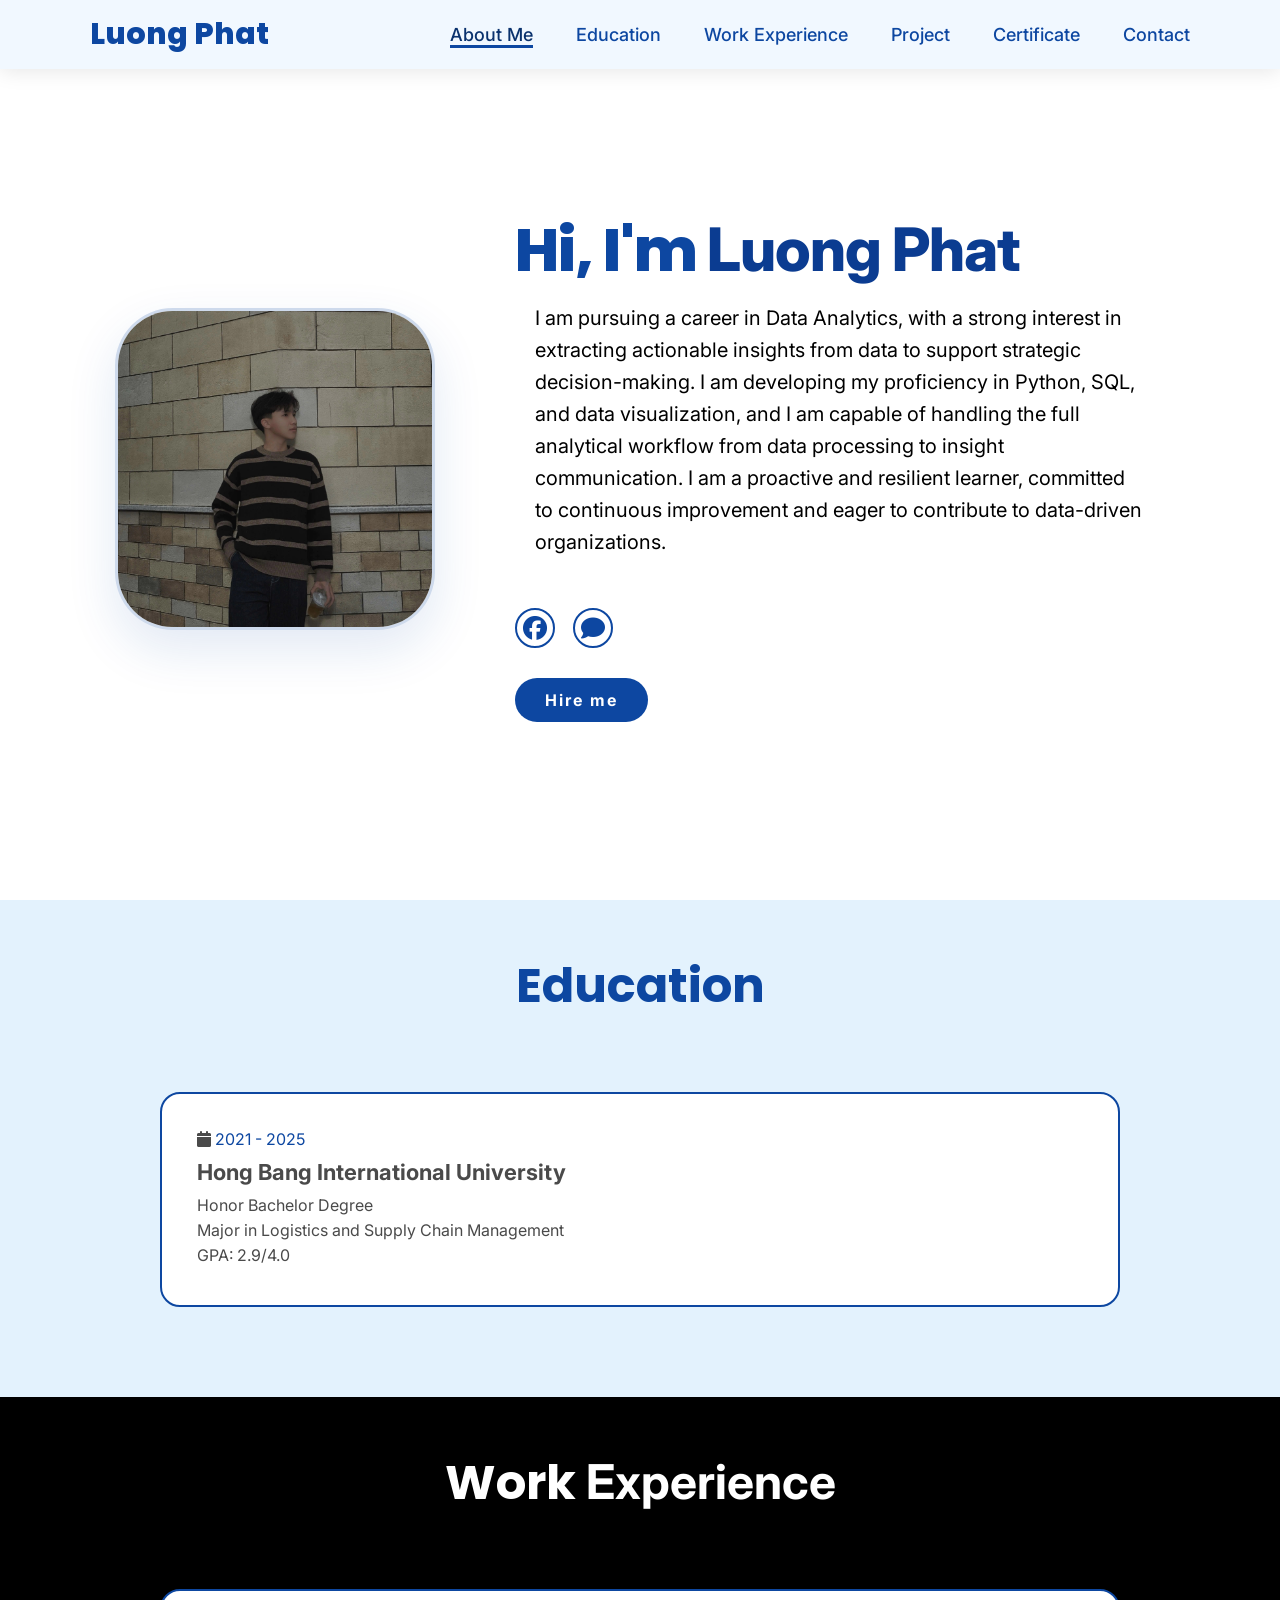
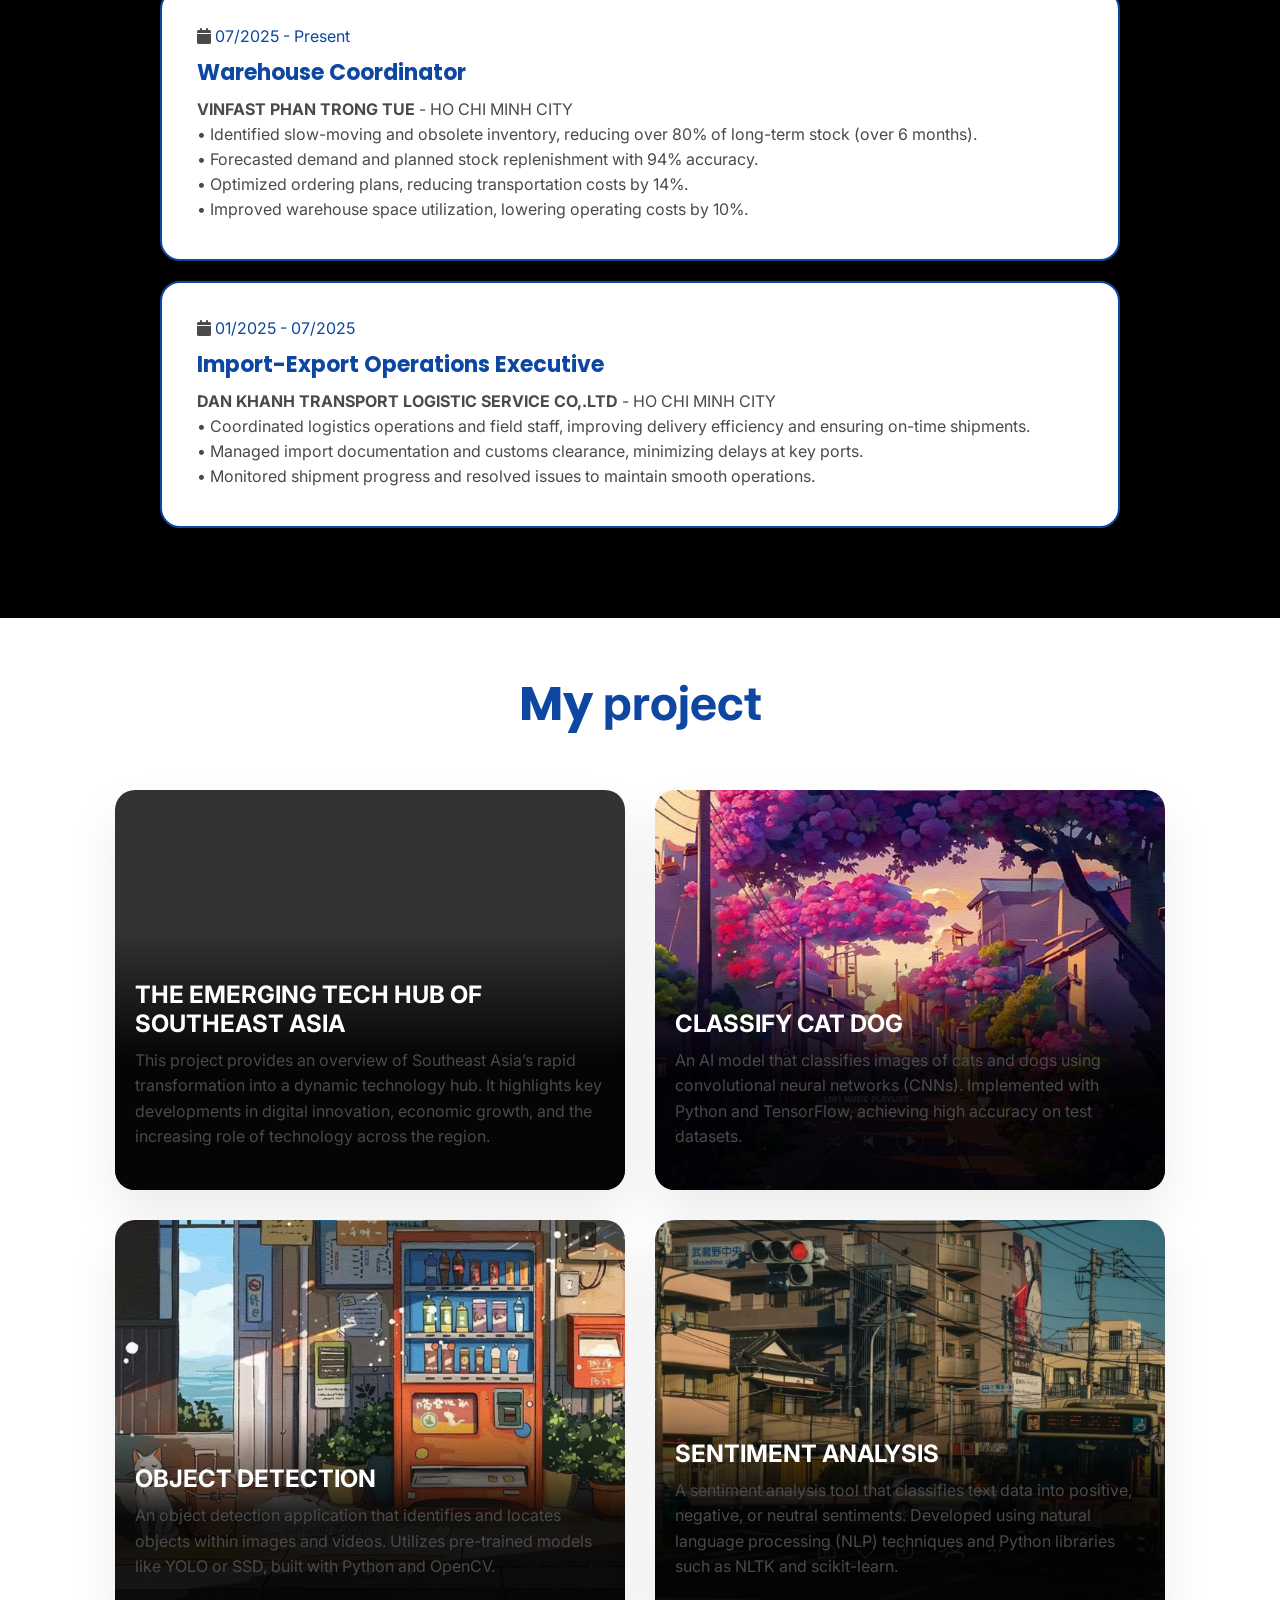
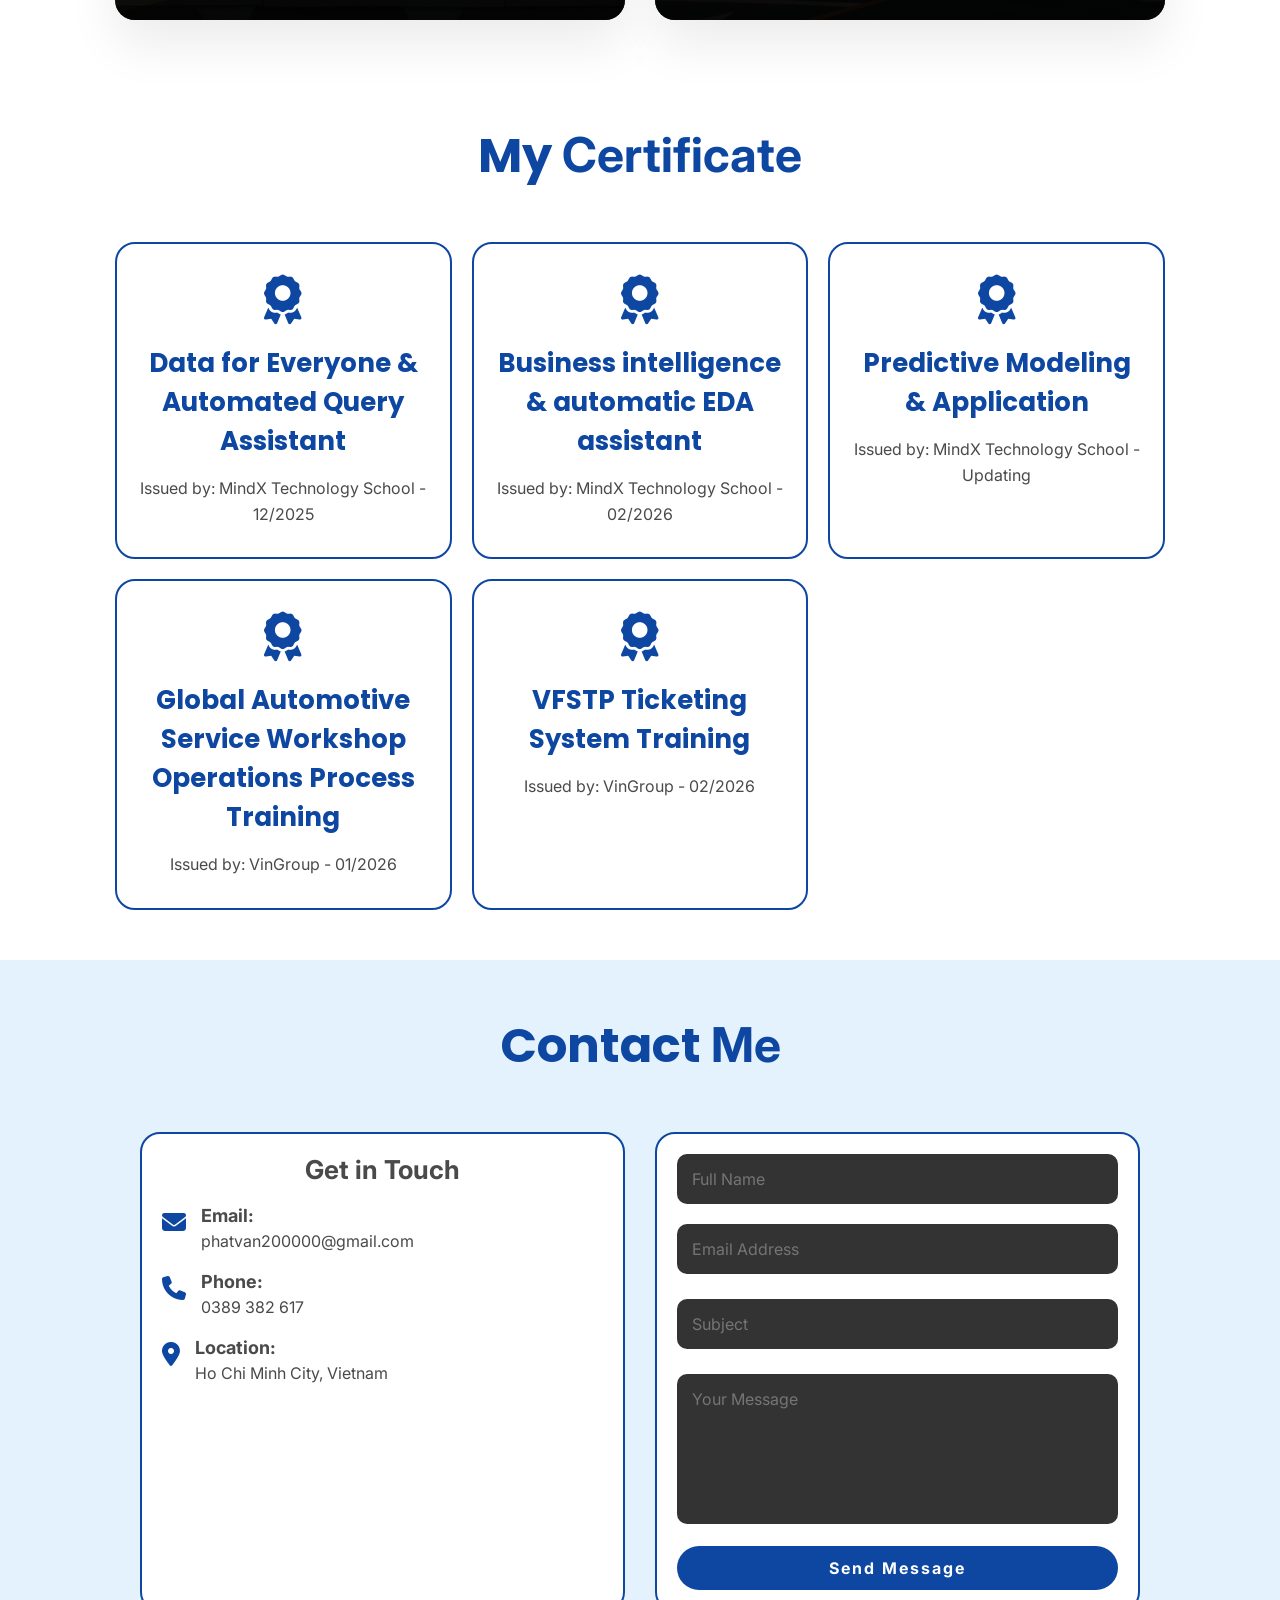
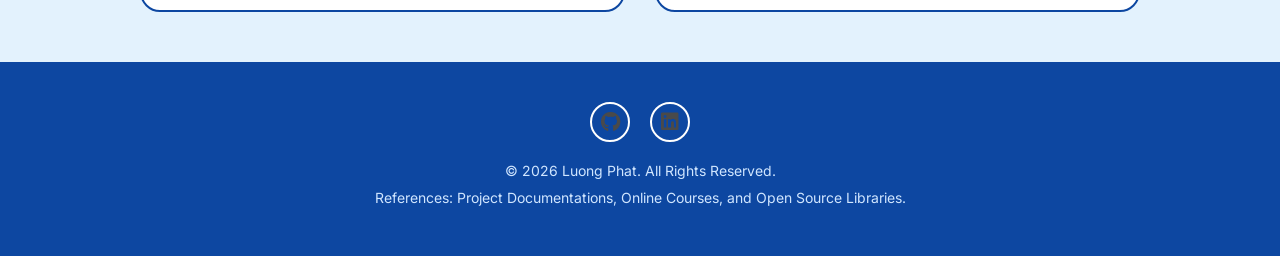
==== index.html @ 73cba260 "upload" ====
<!DOCTYPE html>
<html lang="en">
<head>
    <meta charset="UTF-8">
    <meta name="viewport" content="width=device-width, initial-scale=1.0">
    
    <title>Luong Phat's Portfolio</title>
    <link rel="preconnect" href="https://fonts.googleapis.com">
    <link rel="preconnect" href="https://fonts.gstatic.com" crossorigin>
    <link href="https://fonts.googleapis.com/css2?family=Inter:wght@300;400;500;600;700&family=Poppins:wght@300;400;500;600;700;800&display=swap" rel="stylesheet">
    <link rel="stylesheet" href="style.css">
    <link rel="stylesheet" href="https://cdnjs.cloudflare.com/ajax/libs/font-awesome/6.5.0/css/all.min.css">
</head>
<body>
    <header>
        <a href="#" class="logo">Luong Phat</a>
        <nav>
            <a href="#about-me" class="active">About Me</a>
            <a href="#education">Education</a>
            <a href="#experience">Work Experience</a>
            <a href="#project">Project</a>
            <a href="#certificate">Certificate</a>
            <a href="#contact">Contact</a>
        </nav>
    </header>
    <section class="home" id="about-me">
        <div class="home-img">
            <img src="./assets/image/profile-image.jpg" alt="Profile photo of Luong Phat">
        </div>
        <div class="home-content">
            <!-- content about me -->
            <h1>Hi, I'm <span> Luong Phat</span></h1>
            <!-- <p>I am a Computer Science student at the University of Information Technology with a strong passion for Artificial Intelligence and Machine Learning. I have hands-on experience with Python, TensorFlow, and PyTorch, and I enjoy solving complex problems using computational thinking. </p> -->

            <p class="content-text">I am pursuing a career in Data Analytics, with a strong interest in extracting actionable insights from data to support strategic decision-making. I am developing my proficiency in Python, SQL, and data visualization, and I am capable of handling the full analytical workflow from data processing to insight communication. I am a proactive and resilient learner, committed to continuous improvement and eager to contribute to data-driven organizations.</p>
             <div class="social-icons">
                <a href="https://www.facebook.com/phat.luong.16503323" class="fa-brands fa-facebook" aria-label="Facebook" target="_blank" rel="noopener noreferrer"></a>
                <a href="https://zalo.me/0389382617" class="fa-solid fa-comment" aria-label="Zalo" target="_blank" rel="noopener noreferrer"></a>
            </div>
            <a href="#" class="btn">Hire me</a>
        </div>
    </section>

    <!-- Education Section -->
    <section class="education" id="education">
        <h2 class="heading">Education</h2>
        <div class="education-container">
            <div class="education-box">
                <div class="education-content">
                    <div class="content">
                        <div class="year"><i class="fas fa-calendar"></i> 2021 - 2025</div>
                        <h3>Hong Bang International University</h3>
                        <p>Honor Bachelor Degree</p>
                        <p>Major in Logistics and Supply Chain Management</p>
                        <p>GPA: 2.9/4.0</p>
                        <p class="description">
                            My university journey in Logistics and Supply Chain Management has been both enriching and transformative, providing me with a solid understanding of how goods and information flow across supply networks.

                            Throughout my studies, I have developed knowledge in areas such as inventory management, demand forecasting, and supply chain optimization, while also strengthening key soft skills like communication, teamwork, and problem-solving.

                            In addition, participating in academic projects and competitions has enhanced my analytical thinking and ability to apply knowledge to real-world scenarios. Overall, my university experience has prepared me with the essential skills and mindset to contribute effectively in the logistics and supply chain field.
                        </p>
                    </div>
                </div>
            </div>
        </div>
    </section>

    <!-- Experience Section -->
    <section class="experience" id="experience">
        <h2 class="heading">Work <span>Experience</span></h2>
        <div class="experience-container">
            <div class="experience-box">
                <div class="experience-content">
                    <div class="content">
                        <div class="year"><i class="fas fa-calendar"></i> 07/2025 - Present</div>
                        <h3>Warehouse Coordinator</h3>
                        <p><strong>VINFAST PHAN TRONG TUE</strong> - HO CHI MINH CITY</p>
                        <p>• Identified slow-moving and obsolete inventory, reducing over 80% of long-term stock (over 6 months).</p>
                        <p>• Forecasted demand and planned stock replenishment with 94% accuracy.</p>
                        <p>• Optimized ordering plans, reducing transportation costs by 14%.</p>
                        <p>• Improved warehouse space utilization, lowering operating costs by 10%.</p>
                    </div>
                </div>
                <div class="experience-content">
                    <div class="content">
                        <div class="year"><i class="fas fa-calendar"></i> 01/2025 - 07/2025</div>
                        <h3>Import-Export Operations Executive</h3>
                        <p><strong>DAN KHANH TRANSPORT LOGISTIC SERVICE CO,.LTD</strong> - HO CHI MINH CITY</p>
                        <p>• Coordinated logistics operations and field staff, improving delivery efficiency and ensuring on-time shipments.</p>
                        <p>• Managed import documentation and customs clearance, minimizing delays at key ports.</p>
                        <p>• Monitored shipment progress and resolved issues to maintain smooth operations.</p>
                    </div>
                </div>
            </div>
        </div>
    </section>

    <!-- project Section -->
    <section class="project" id="project">
        <h2 class="heading">My <span>project</span></h2>
        <div class="project-container">
            <div class="project-box">
                <div id="project-portfolio" class="project-content" data-id="portfolio">
                    <div class="content">
                        <div class="name">The Emerging Tech Hub of Southeast Asia</div>
                        <div class="des">
                            This project provides an overview of Southeast Asia’s rapid transformation into a dynamic technology hub. It highlights key developments in digital innovation, economic growth, and the increasing role of technology across the region.
                        </div>
                    </div>
                </div>
                <div class="project-content" style="background-image: url(./assets/image/img2.jpg);" data-id="catdog">
                    <div class="content">
                        <div class="name">Classify cat dog</div>
                        <div class="des">
                            An AI model that classifies images of cats and dogs using convolutional neural networks (CNNs). Implemented with Python and TensorFlow, achieving high accuracy on test datasets.
                        </div>
                    </div>
                </div>
                <div class="project-content" style="background-image: url(./assets/image/img3.jpg);" data-id="object-detection">
                    <div class="content">
                        <div class="name">Object detection</div>
                        <div class="des">
                            An object detection application that identifies and locates objects within images and videos. Utilizes pre-trained models like YOLO or SSD, built with Python and OpenCV.
                        </div>
                    </div>
                </div>
                <div class="project-content" style="background-image: url(./assets/image/img4.jpg);" data-id="sentiment">
                    <div class="content">
                        <div class="name">Sentiment Analysis</div>
                        <div class="des">
                            A sentiment analysis tool that classifies text data into positive, negative, or neutral sentiments. Developed using natural language processing (NLP) techniques and Python libraries such as NLTK and scikit-learn.
                        </div>
                    </div>
                </div>
            </div>
        </div>
    </section>

    <!-- Certificate Section -->
    <section class="certificate" id="certificate">
        <h2 class="heading">My <span>Certificate</span></h2>
        <div class="certificate-container">
            <a href="https://drive.google.com/open?id=1Z9AyKw6M4foVuk5SF3DvJWIoNr8xvSCr" target="_blank" rel="noopener noreferrer">
                <div class="certificate-box">
                    <i class="fas fa-award"></i>
                    <h3>Data for Everyone & Automated Query Assistant</h3>
                    <p>Issued by: MindX Technology School - 12/2025</p>
                </div>
            </a>

            <a href="https://drive.google.com/open?id=1UqYx30HDqysOBapaBp9I3M-VcZSLvyvs" target="_blank" rel="noopener noreferrer">
                <div class="certificate-box">
                    <i class="fas fa-award"></i>
                    <h3>Business intelligence & automatic EDA assistant</h3>
                    <p>Issued by: MindX Technology School - 02/2026</p>
                </div>
            </a>

            <a href="#" target="_blank" rel="noopener noreferrer">
                <div class="certificate-box">
                    <i class="fas fa-award"></i>
                    <h3>Predictive Modeling & Application</h3>
                    <p>Issued by: MindX Technology School - Updating</p>
                </div>
            </a>

            <a href="https://drive.google.com/open?id=1YEKSH9mxmRwjx40E3eoBbhwsc3gZImVi" target="_blank" rel="noopener noreferrer">
                <div class="certificate-box">
                    <i class="fas fa-award"></i>
                    <h3>Global Automotive Service Workshop Operations Process Training</h3>
                    <p>Issued by: VinGroup - 01/2026</p>
                </div>
            </a>

            <a href="https://drive.google.com/open?id=1z5Dwy_Kk5rBQgoIwa8UAoVz2T0witCR5" target="_blank" rel="noopener noreferrer">
                <div class="certificate-box">
                    <i class="fas fa-award"></i>
                    <h3>VFSTP Ticketing System Training</h3>
                    <p>Issued by: VinGroup - 02/2026</p>
                </div>
            </a>
        </div>
    </section>

    <!-- Contact Section -->
    <section class="contact" id="contact">
        <h2 class="heading">Contact <span>Me</span></h2>
        <div class="contact-container">
            <div class="contact-info">
                <h3>Get in Touch</h3>
                <div class="info-item">
                    <i class="fas fa-envelope"></i>
                    <div class="info">
                        <h4>Email:</h4>
                        <p>phatvan200000@gmail.com</p>
                    </div>
                </div>
                <div class="info-item">
                    <i class="fas fa-phone"></i>
                    <div class="info">
                        <h4>Phone:</h4>
                        <p>0389 382 617</p>
                    </div>
                </div>
                <div class="info-item">
                    <i class="fas fa-map-marker-alt"></i>
                    <div class="info">
                        <h4>Location:</h4>
                        <p>Ho Chi Minh City, Vietnam</p>
                    </div>
                </div>
            </div>
            <form class="contact-form">
                <div class="input-box">
                    <input type="text" placeholder="Full Name" required>
                    <input type="email" placeholder="Email Address" required>
                </div>
                <div class="input-box">
                    <input type="text" placeholder="Subject" required>
                </div>
                <textarea placeholder="Your Message" required></textarea>
                <button type="submit" class="btn">Send Message</button>
            </form>
        </div>
    </section>

    <!-- Footer -->
    <footer class="footer">
        <div class="social-links">
            <a href="#" aria-label="GitHub"><i class="fa-brands fa-github"></i></a>
            <a href="#" aria-label="LinkedIn"><i class="fa-brands fa-linkedin"></i></a>
        </div>
        <div class="reference">
            <p>&copy; 2026 Luong Phat. All Rights Reserved.</p>
            <p>References: Project Documentations, Online Courses, and Open Source Libraries.</p>
        </div>
    </footer>

    <script src="./main.js"></script>
    <!-- <script>
        // Get all navigation links
        const navLinks = document.querySelectorAll('nav a');
        
        // Add click event listener to each link
        navLinks.forEach(link => {
            link.addEventListener('click', function(e) {
                // Remove active class from all links
                navLinks.forEach(l => l.classList.remove('active'));
                
                // Add active class to clicked link
                this.classList.add('active');
            });
        });

        // Update active class based on scroll position
        window.addEventListener('scroll', () => {
            let current = '';
            const sections = document.querySelectorAll('section');
            
            sections.forEach(section => {
                const sectionTop = section.offsetTop;
                const sectionHeight = section.clientHeight;
                if (pageYOffset >= sectionTop - 200) {
                    current = section.getAttribute('id');
                }
            });

            navLinks.forEach(link => {
                link.classList.remove('active');
                if (link.getAttribute('href').substring(1) === current) {
                    link.classList.add('active');
                }
            });
        });
    </script> -->
</body>
</html>
---- style.css ----
* {
    margin: 0;
    padding: 0;
    box-sizing: border-box;
    text-decoration: none;
    border: none;
    outline: none;
    color: var(--muted);
    font-family: 'Inter', sans-serif;
}

:root {
    --bg: #ffffff; /* White background */
    --bg-2: #e3f2fd; /* Light blue section */
    --card: #ffffff; /* White cards */
    --text: #0d47a1; /* Dark blue text */
    --muted: #4a4a4a; /* Dark gray for muted text */
    --accent: #0d47a1; /* Dark blue accent */
    --shadow: 0 0 25px rgba(13, 71, 161, 0.2);
    --card-shadow: 0 24px 50px rgba(0, 0, 0, 0.08);
}

html {
    font-size: 62.5%;
    scroll-behavior: smooth;
}

body {
    width: 100%;
    min-height: 100%;
    overflow-x: hidden;
    background: linear-gradient(180deg, #ffffff 0%, #e3f2fd 40%, #d0e6ff 100%);
    color: var(--text);
}

header {
    /* margin-top: 20px; */
    position: fixed;
    top: 0;
    left: 0;
    width: 100%;
    padding: 1.2rem 2rem;
    background-color: rgba(240, 248, 255, 0.9);
    backdrop-filter: blur(10px);
    box-shadow: 0 2px 20px rgba(0,0,0,0.1);
    display: flex;
    justify-content: space-around;
    align-items: center;
    z-index: 100;
}

.logo {
    font-size: 3rem;
    color: var(--accent);
    font-weight: 800;
    cursor: pointer;
    transition: 0.3s ease;
    font-family: 'Poppins', sans-serif;
}

.logo:hover {
    transform: scale(1.08);
}

nav a {
    font-size: 1.8rem;
    color: var(--accent);
    margin-left: 4rem;
    font-weight: 500;
    transition: 0.3s ease;
    border-bottom: 3px solid transparent;
}

nav a:hover,
nav a.active {
    color: #0a326e;
    border-bottom: 3px solid var(--accent);
}

@media(max-width:995px) {
    nav {
        position: absolute;
        display: none;
        top: 0;
        right: 0;
        width: 40%;
        border-left: 3px solid var(--accent);
        border-bottom: 3px solid var(--accent);
        border-bottom-left-radius: 2rem;
        padding: 1rem solid;
        background-color: var(--bg-2);
        border-top: 0.1rem solid rgba(0,0,0,0.1);
    }
    nav.active {
        display: block;
    }
    nav a {
        display: block;
        font-size: 2rem;
        margin: 3rem 0;
    }
    nav a:hover,
    nav a.active {
        padding: 1rem;
        border-radius: 0.5rem;
        border-bottom: 0.5rem solid var(--accent);
    }
}

.home {
    display: flex;
    align-items: center;
    justify-content: space-between;
    gap: 8rem;
    background-color: #ffffff;
    min-height: 100vh;
    padding: 10rem 9% 6rem;
}

.home .home-content h1 {
    font-size: 6rem;
    font-weight: 800;
    line-height: 1.05;
    color: var(--accent);
    letter-spacing: -0.1rem;
    font-family: 'Poppins', sans-serif;
}

span {
    color: #0b3c91;
}

.home-content h3 {
    font-size: 4rem;
    margin-bottom: 1rem;
    font-weight: 700;
}

.home-content p {
    font-size: 1.7rem;
    color: #000000;
    line-height: 1.7;
    transition: 0.3s ease;
}

.home-img img {
    position: relative;
    width: 25vw;
    border-radius: 18%;
    border: 3px solid rgba(13, 71, 161, 0.2);
    box-shadow: 0 20px 50px rgba(13, 71, 161, 0.12);
    cursor: pointer;
    transition: 0.3s ease;
}

.home-img img:hover {
    font-size: 1.8rem;
    font-weight: 500;
    transition: 0.3s ease;
    box-shadow: var(--shadow);
}

.social-icons a {
    display: inline-flex;
    font-size: 2.4rem;
    justify-content: center;
    align-items: center;
    width: 4rem;
    height: 4rem;
    background-color: transparent;
    border: 0.2rem solid var(--accent);
    border-radius: 50%;
    margin: 3rem 1.5rem 3rem 0;
    transition: 0.3s ease;
    color: var(--accent);
}

.social-icons a:hover {
    color: white;
    transform: scale(1.3) translateY(-5px);
    background-color: var(--accent);
    box-shadow: var(--shadow);
}

.social-icons a svg {
    width: 2.4rem;
    height: 2.4rem;
    fill: currentColor;
}

.btn {
    display: inline-block;
    padding: 1rem 2.8rem;
    background-color: var(--accent);
    border-radius: 4rem;
    font-size: 1.6rem;
    color: white;
    letter-spacing: 0.2rem;
    font-weight: 700;
    border: 0.2rem solid transparent;
    transition: 0.3s ease;
    cursor: pointer;
}

.btn:hover {
    transform: scale(1.03);
    background-color: #0b3c91;
    color: white;
    box-shadow: var(--shadow);
}

.typing-text  {
    font-size: 34px;
    font-weight: 600;
    min-width: 280px;
}

.typing-text span {
    position: relative;
}
.typing-text span::before {
    content: "AI Engineer";
    color: var(--accent);
    animation: words 20s infinite;
}

.typing-text span::after {
    content: "";
    background-color:  black;
    position: absolute;
    width: calc(100% + 8px);
    height: 100%;
    border-left: 3px solid black;
    right:  -8px;
    animation: cursor 0.6s infinite;
}

.home-content p {
    font-size: 2rem;
}

.home-content .content-text {
    margin: 20px 0;
    line-height: 1.6;
    padding: 0 20px;
}

/* Certificate Section */
.certificate {
    padding: 5rem 9% 5rem;
    background-color: #ffffff;
}

.heading {
    text-align: center;
    font-size: 4.8rem;
    margin-bottom: 5rem;
    color: var(--text);
    font-family: 'Poppins', sans-serif;
}

.heading span {
    color: var(--accent);
}
.certificate-container {
    display: grid;
    grid-template-columns: repeat(auto-fit, minmax(300px, 1fr));
    gap: 2rem;
}

.certificate-container a {
    text-decoration: none;
    display: flex;
}

.certificate-box {
    background-color: var(--card);
    padding: 3rem 2rem;
    border-radius: 2rem;
    text-align: center;
    border: 0.2rem solid var(--accent);
    transition: 0.5s ease;
    width: 100%;
    display: flex;
    flex-direction: column;
}

.certificate-box:hover {
    transform: translateY(-10px);
    box-shadow: var(--shadow);
}

.certificate-box i {
    font-size: 5rem;
    color: var(--accent);
    margin-bottom: 2rem;
}

.certificate-box h3 {
    font-size: 2.6rem;
    margin-bottom: 1.5rem;
    color: var(--accent);
    font-family: 'Poppins', sans-serif;
}

.certificate-box p {
    font-size: 1.6rem;
    line-height: 1.6;
    color: var(--muted);
}
.progress-bar {
    width: 100%;
    height: 1rem;
    background-color: #333;
    border-radius: 1rem;
    overflow: hidden;
}

.progress {
    height: 100%;
    background-color: var(--accent);
    border-radius: 1rem;
    transition: width 1s ease-in-out;
}

@media (max-width: 768px) {
    .home {
        gap: 4rem;
        padding: 9rem 6% 4rem;
    }
    .home .home-content h1 {
        font-size: 4.2rem;
    }
    .home-img img {
        width: 60vw;
        max-width: 320px;
    }
    .certificate-container {
        grid-template-columns: 1fr;
    }
    
    .certificate-box {
        margin: 0 2rem;
    }
}

/* project Section */  
.project {
    padding: 5rem 9% 5rem;
    background-color: var(--bg);
}
.project-container {
    display: flex;
    justify-content: center;
    align-items: center;
}

.project-box {
    display: grid;
    grid-template-columns: repeat(auto-fit, minmax(350px, 1fr));
    gap: 3rem;
    width: 100%;
}

.project-content {
    height: 400px;
    border-radius: 20px;
    overflow: hidden;
    position: relative;
    box-shadow:  var(--card-shadow);
    background-position: 50% 50%;
    background-size: cover;
    transition: 0.5s ease;
    background-color: #333; /* Default background color */
}

#project-portfolio {
    background-image: url(./assets/image/project-portfolio.png);
    background-image: url(https://images.pexels.com/photos/590022/pexels-photo-590022.jpeg?auto=compress&cs=tinysrgb&w=1260&h=750&dpr=1);
    background-size: contain;
    background-repeat: no-repeat;
}

.project-content .content {
    position: absolute;
    bottom: 0;
    left: 0;
    width: 100%;
    padding: 5rem 2rem 2rem;
    background: linear-gradient(to top, rgba(0,0,0,0.9) 50%, transparent);
    color: white;
    transition: 0.5s ease;
    font-family: 'Inter', sans-serif;
}

.project-content .name {
    font-size: 2.4rem;
    font-weight: bold;
    margin-bottom: 1rem;
    text-transform: uppercase;
    color: white;
}

.project-content .des {
    margin-top: 10px;
    margin-bottom: 20px;
    font-size: 1.6rem;
    line-height: 1.6;
}
.project-content .project-description-detail {
    display: none;
    font-size: 1.4rem; /* Smaller font for details */
    line-height: 1.5;
    margin-top: 1rem;
}

.project-content:hover {
    /* transform: translateY(2px); */
    box-shadow: var(--shadow);
    cursor: pointer;
}
/* Education Section */
.education {
    padding: 5rem 9% 5rem;
    background-color: var(--bg-2);
}

.education-container {
    max-width: 1000px;
    margin: 0 auto;
}

.education-box {
    position: relative;
    padding: 2rem;
}

.education-content {
    position: relative;
    padding: 2rem;
    border: 0.2rem solid var(--accent);
    border-radius: 2rem;
    margin-bottom: 2rem;
    background-color: var(--card);
    transition: 0.5s ease;
}

.education-content:hover {
    transform: translateY(-5px);
    box-shadow: var(--shadow);
    cursor: pointer;
}

.education-content .content {
    padding: 1.5rem;
}

.education-content .year {
    font-size: 1.6rem;
    color: var(--accent);
    margin-bottom: 1rem;
}

.education-content h3 {
    font-size: 2.2rem;
    margin-bottom: 1rem;
}

.education-content p {
    font-size: 1.6rem;
    margin-bottom: 0.5rem;
}

.education-content .description {
    display: none;
    font-size: 1.4rem;
    color: var(--muted);
    margin-top: 1rem;
}

/* Experience Section */
.experience {
    padding: 5rem 9% 5rem;
    background-color: black;
}

.experience .heading {
    color: white;
    font-family: 'Poppins', sans-serif;
}

.experience .heading span {
    color: white;
}

.experience-container {
    max-width: 1000px;
    margin: 0 auto;
}

.experience-box {
    position: relative;
    padding: 2rem;
}

.experience-content {
    position: relative;
    padding: 2rem;
    border: 0.2rem solid var(--accent);
    border-radius: 2rem;
    margin-bottom: 2rem;
    background-color: var(--card);
    transition: 0.5s ease;
}

.experience-content:hover {
    transform: translateY(-5px);
    box-shadow: var(--shadow);
}

.experience-content .content {
    padding: 1.5rem;
}

.experience-content .year {
    font-size: 1.6rem;
    color: var(--accent);
    margin-bottom: 1rem;
}

.experience-content h3 {
    font-size: 2.2rem;
    margin-bottom: 1rem;
    color: var(--accent);
    font-family: 'Poppins', sans-serif;
}

.experience-content p {
    font-size: 1.6rem;
    margin-bottom: 0.5rem;
}

/* Contact Section */
.contact {
    padding: 5rem 9% 5rem;
    background-color: var(--bg-2);
}

.contact-container {
    max-width: 1000px;
    margin: 0 auto;
    display: grid;
    grid-template-columns: repeat(auto-fit, minmax(300px, 1fr));
    gap: 3rem;
}

.contact-info {
    padding: 2rem;
    background-color: var(--card);
    border-radius: 2rem;
    border: 0.2rem solid var(--accent);
}

.contact-info h3 {
    font-size: 2.6rem;
    margin-bottom: 2rem;
    text-align: center;
}

.info-item {
    display: flex;
    align-items: flex-start;
    margin-bottom: 2rem;
}

.info-item i {
    font-size: 2.4rem;
    color: var(--accent);
    margin-right: 1.5rem;
    margin-top: 0.5rem;
}

.info h4 {
    font-size: 1.8rem;
    margin-bottom: 0.5rem;
}

.info p {
    font-size: 1.6rem;
}

.contact-form {
    padding: 2rem;
    background-color: var(--card);
    border-radius: 2rem;
    border: 0.2rem solid var(--accent);
}

.input-box {
    display: grid;
    grid-template-columns: repeat(auto-fit, minmax(250px, 1fr));
    gap: 1rem;
    margin-bottom: 1.5rem;
}

.input-box input,
.contact-form textarea {
    width: 100%;
    padding: 1.5rem;
    font-size: 1.6rem;
    color: white;
    background-color: #333;
    border-radius: 1rem;
    margin-bottom: 1rem;
}

.contact-form textarea {
    height: 15rem;
    resize: none;
}

.contact-form .btn {
    width: 100%;
    margin-top: 1rem;
}

@media (max-width: 768px) {
    .contact-container {
        grid-template-columns: 1fr;
    }
    
    .contact-info,
    .contact-form {
        margin: 0 2rem;
    }
}

/* Project Detail Page Styling */
.project-detail {
    padding: 12rem 9% 5rem;
    background-color: var(--bg);
    min-height: 100vh;
}

.project-detail-container {
    max-width: 1000px;
    margin: 0 auto;
    padding: 2rem;
}

.project-detail-container .main-img {
    width: 100%;
    height: auto;
    border-radius: 1rem;
    margin-bottom: 3rem;
    max-height: 500px;
    object-fit: cover;
}

.project-detail-container h1 {
    font-size: 4rem;
    color: var(--accent);
    margin-bottom: 2rem;
    font-family: 'Poppins', sans-serif;
}

.project-detail-container .description {
    font-size: 1.8rem;
    line-height: 1.6;
    margin-bottom: 4rem;
}

.project-section {
    margin-top: 4rem;
}

.project-section h2 {
    font-size: 2.4rem;
    color: var(--accent);
    margin-bottom: 1.5rem;
    border-bottom: 0.2rem solid var(--accent);
    padding-bottom: 0.5rem;
    display: inline-block;
}

.project-section p,
.project-section .project-text {
    font-size: 1.6rem;
    line-height: 1.8;
    color: var(--muted);
    margin-bottom: 2rem;
    white-space: pre-wrap; /* Giữ lại các khoảng ngắt dòng khi bạn chèn văn bản dài */
}

.project-section ul {
    font-size: 1.6rem;
    line-height: 1.8;
    color: var(--muted);
    margin-bottom: 2rem;
    margin-left: 3rem;
}

.project-section li {
    margin-bottom: 0.5rem;
}

.project-section img {
    width: 100%;
    height: auto;
    border-radius: 1rem;
    margin: 2rem 0;
    box-shadow: var(--shadow);
}

.project-section .table-caption {
    text-align: center;
    font-weight: bold;
    margin-bottom: -1rem;
}

.project-section .image-group-vertical {
    display: flex;
    flex-direction: column;
    margin: 2rem 0;
    box-shadow: var(--shadow);
    border-radius: 1rem;
    overflow: hidden;
    gap: 0;
    line-height: 0;
    font-size: 0;
}

.project-section .image-group-vertical img {
    margin: 0;
    padding: 0;
    border-radius: 0;
    box-shadow: none;
    display: block;
}

.back-btn {
    display: inline-flex;
    align-items: center;
    gap: 1rem;
    margin-bottom: 3rem;
    font-size: 1.6rem;
    color: var(--accent);
    font-weight: 600;
    transition: 0.3s;
}

.back-btn:hover {
    color: #0a326e;
    transform: translateX(-5px);
}

/* Footer Styling */
.footer {
    background-color: var(--accent);
    padding: 4rem 9%;
    text-align: center;
    color: white;
}

.footer .social-links {
    display: flex;
    justify-content: center;
    gap: 2rem;
    margin-bottom: 2rem;
}

.footer .social-links a {
    display: inline-flex;
    justify-content: center;
    align-items: center;
    width: 4rem;
    height: 4rem;
    border: 0.2rem solid white;
    border-radius: 50%;
    color: white;
    font-size: 2rem;
    transition: 0.3s ease;
}

.footer .social-links a:hover {
    background-color: white;
    color: var(--accent);
    transform: translateY(-5px);
}

.footer .reference p {
    font-size: 1.4rem;
    color: #d0e6ff;
    margin-bottom: 1rem;
}
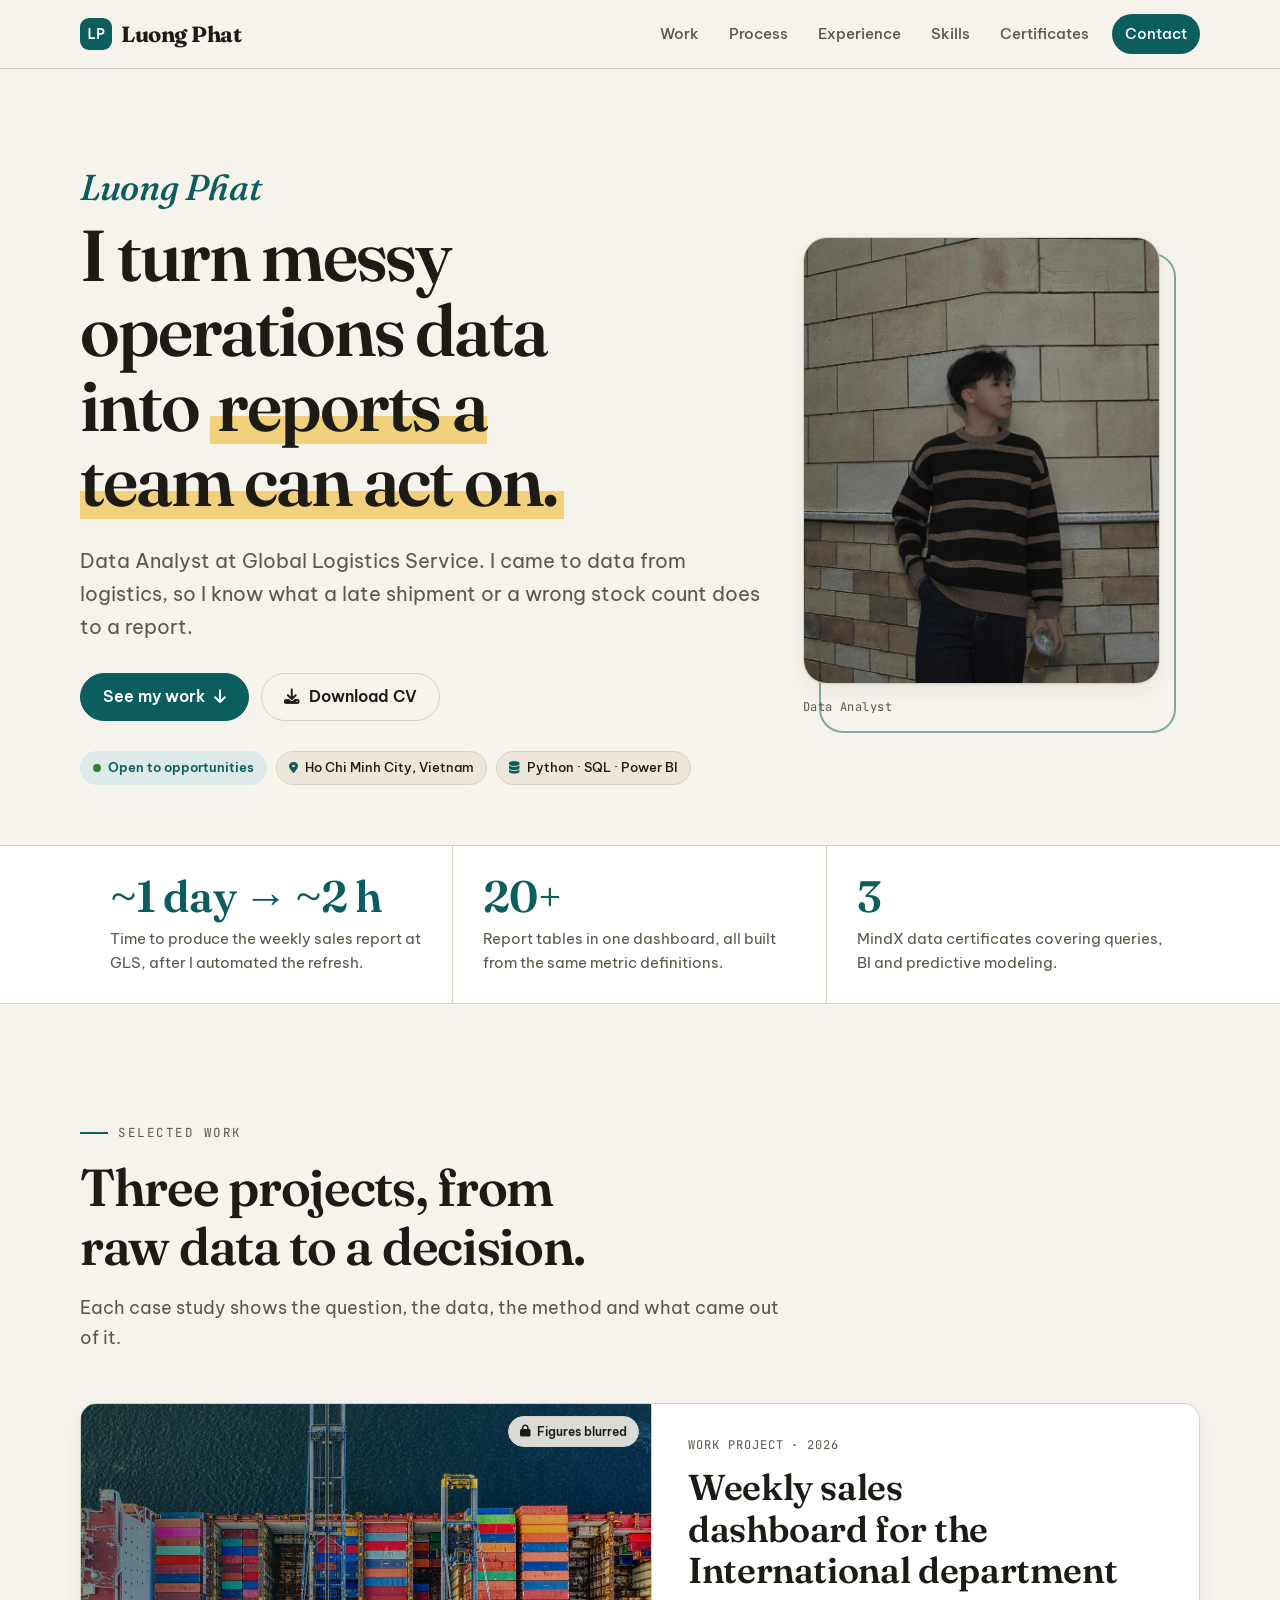
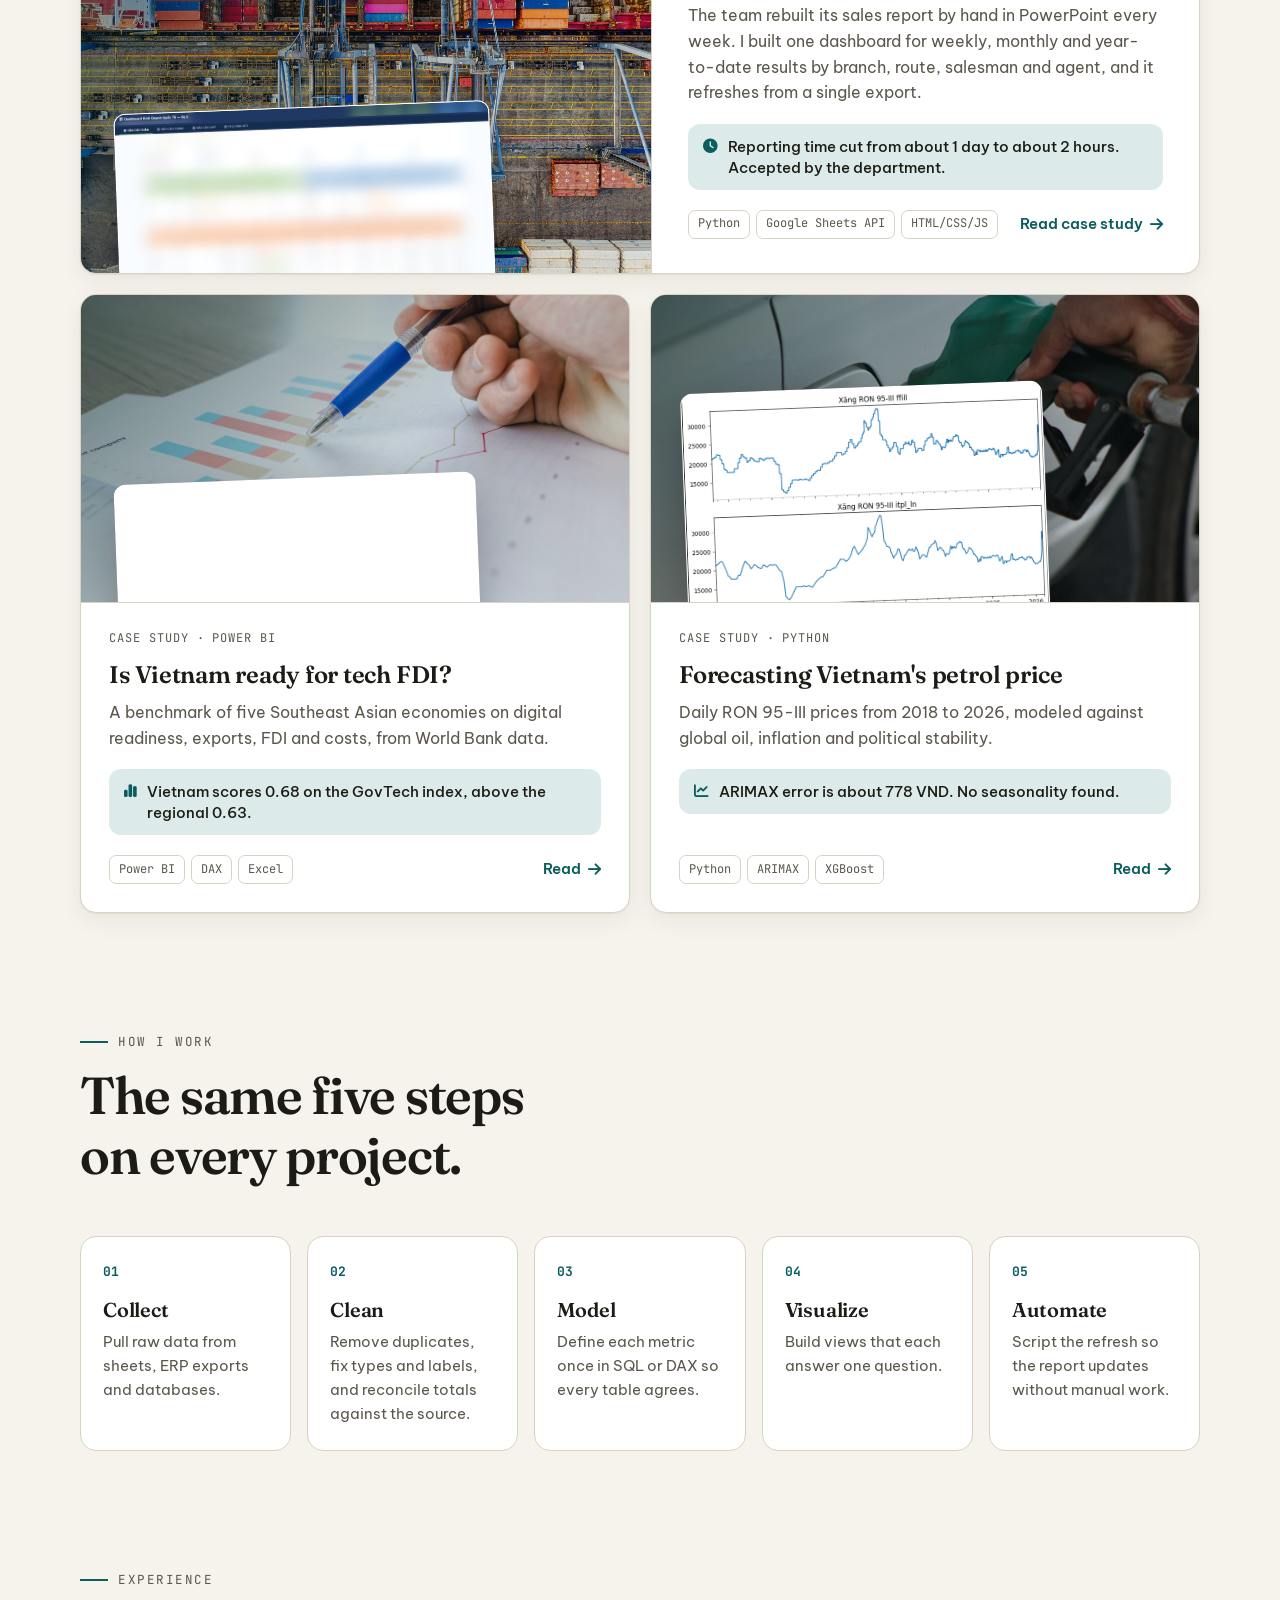
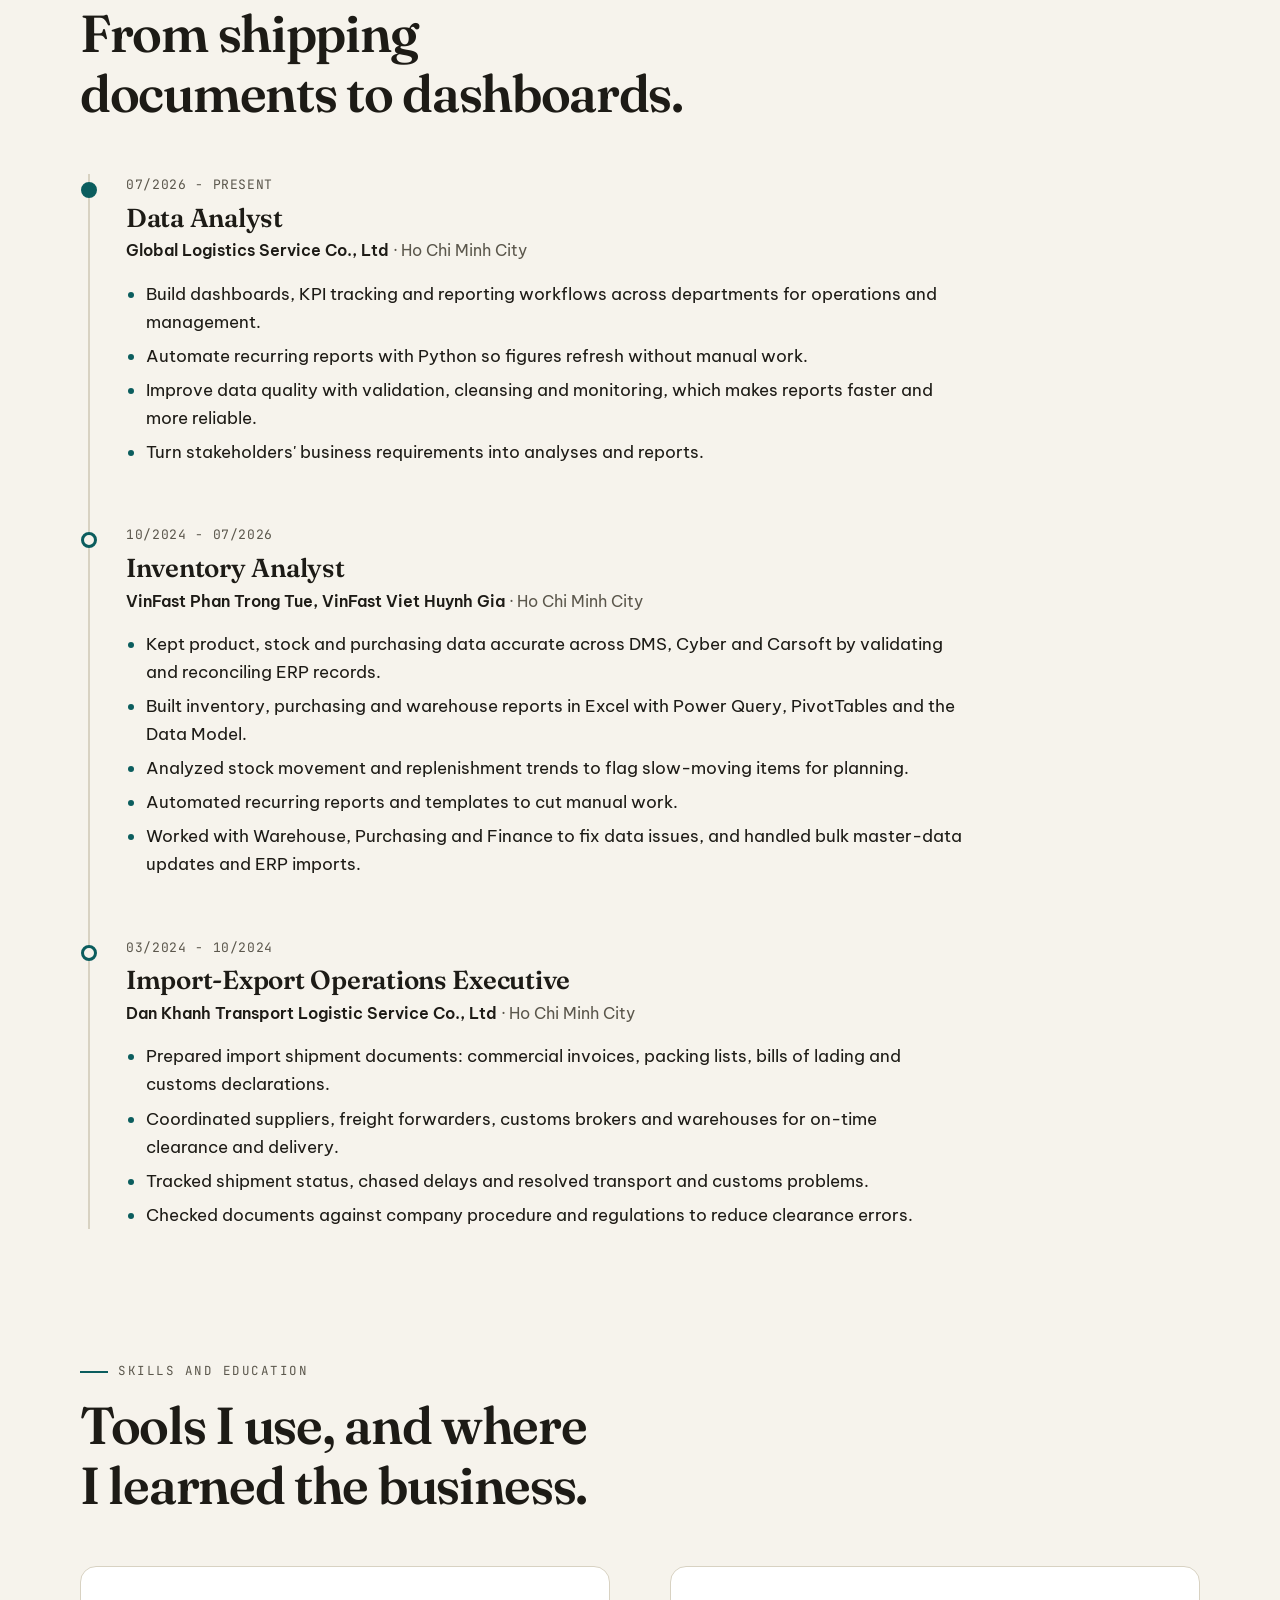
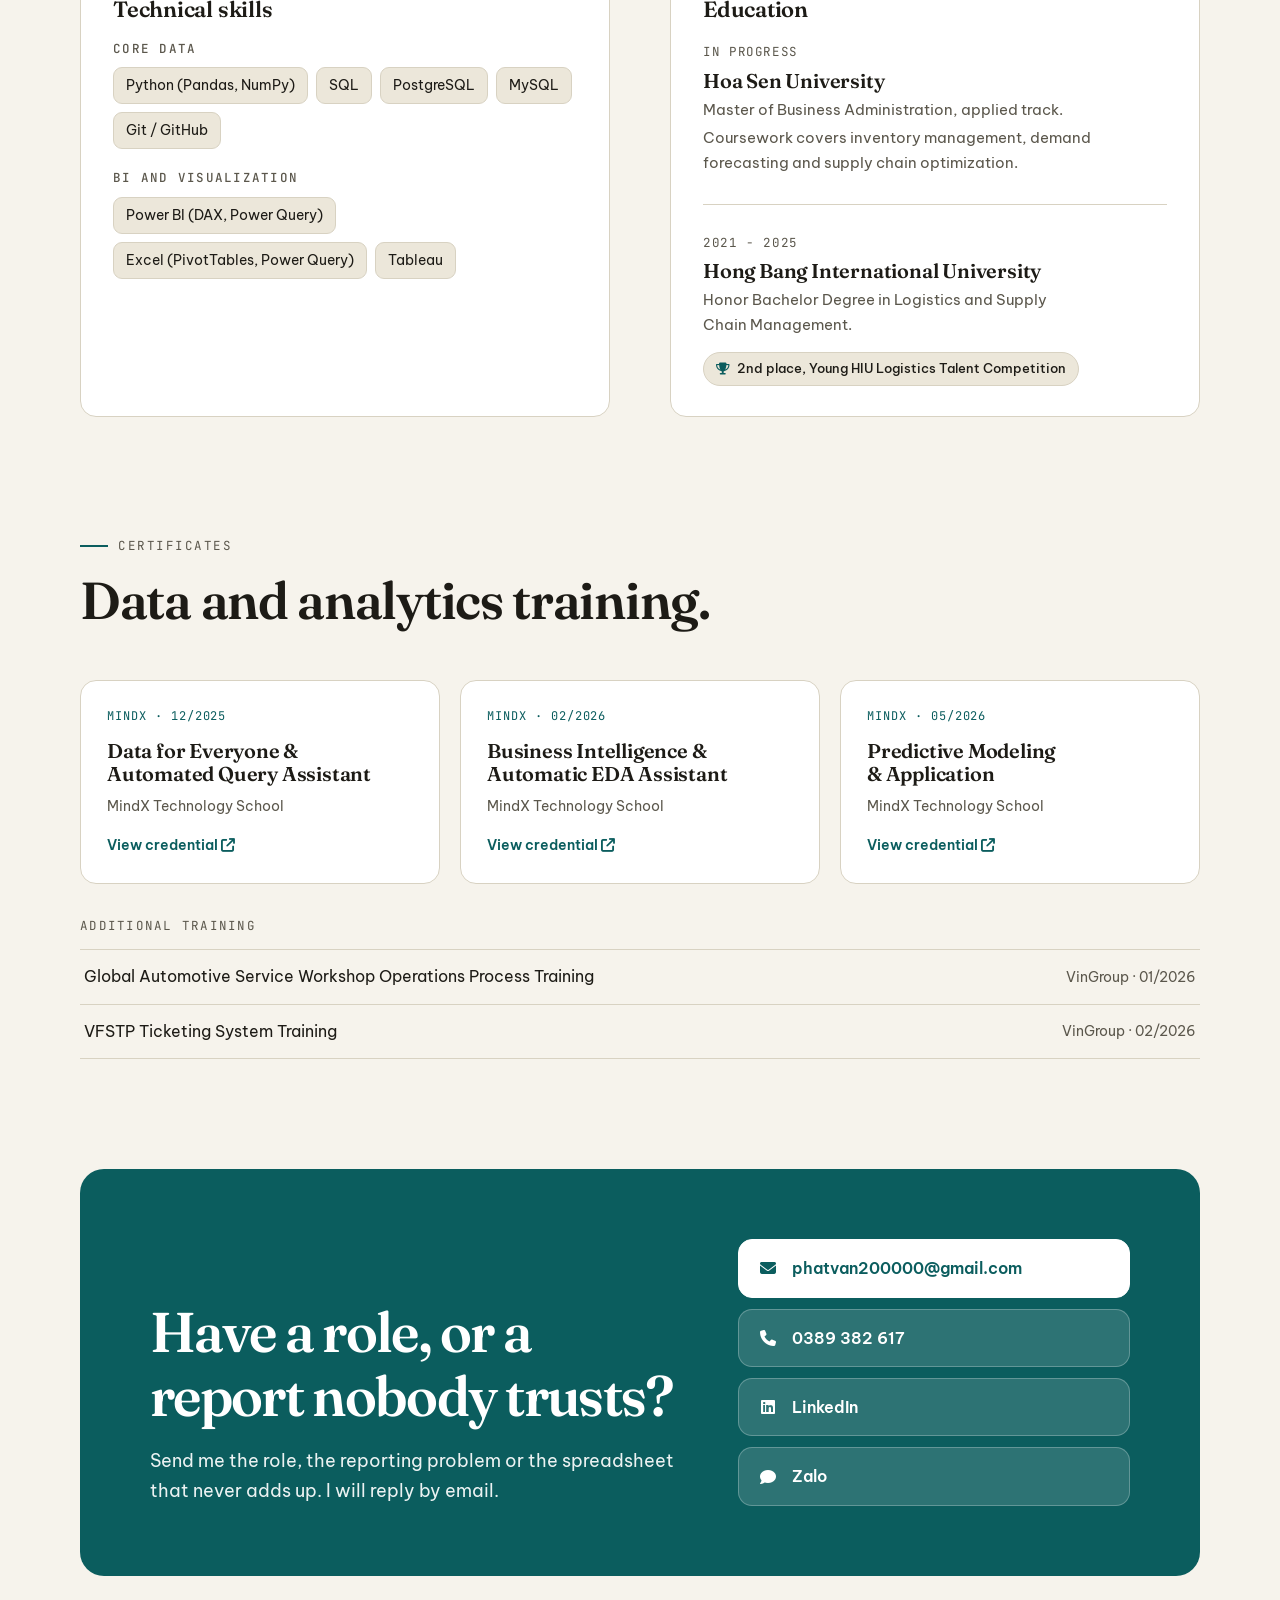
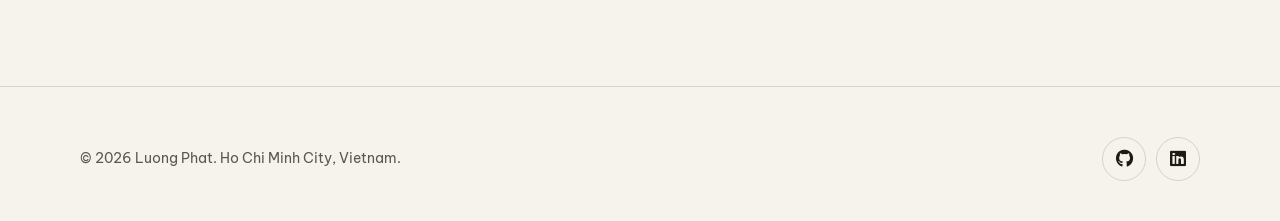
==== commit 65b87b1d: "﻿Rebuild portfolio: case-study focused redesign - New home page: hero with a clear one-line pitch, p" ====
--- a/index.html
+++ b/index.html
@@ -1,278 +1,327 @@
 <!DOCTYPE html>
-<html lang="en">
+<html lang="en" class="no-js">
 <head>
     <meta charset="UTF-8">
     <meta name="viewport" content="width=device-width, initial-scale=1.0">
-    
-    <title>Luong Phat's Portfolio</title>
+    <script>document.documentElement.classList.remove('no-js');</script>
+
+    <title>Luong Phat | Data Analyst</title>
+    <meta name="description" content="Luong Phat is a data analyst in Ho Chi Minh City. Case studies in Python, SQL and Power BI: a weekly sales dashboard, a fuel price forecast and a FDI benchmark.">
+    <meta name="theme-color" content="#0b5d5e">
+
+    <meta property="og:type" content="website">
+    <meta property="og:title" content="Luong Phat | Data Analyst">
+    <meta property="og:description" content="Case studies in Python, SQL and Power BI, built on logistics and inventory data.">
+    <meta property="og:image" content="https://luongphatportfolio.netlify.app/assets/image/profile-image.jpg">
+    <meta property="og:url" content="https://luongphatportfolio.netlify.app/">
+    <meta name="twitter:card" content="summary_large_image">
+    <meta name="twitter:title" content="Luong Phat | Data Analyst">
+    <meta name="twitter:description" content="Case studies in Python, SQL and Power BI, built on logistics and inventory data.">
+    <meta name="twitter:image" content="https://luongphatportfolio.netlify.app/assets/image/profile-image.jpg">
+
+    <link rel="icon" type="image/png" href="./assets/image/favicon.png">
     <link rel="preconnect" href="https://fonts.googleapis.com">
     <link rel="preconnect" href="https://fonts.gstatic.com" crossorigin>
-    <link href="https://fonts.googleapis.com/css2?family=Inter:wght@300;400;500;600;700&family=Poppins:wght@300;400;500;600;700;800&display=swap" rel="stylesheet">
+    <link href="https://fonts.googleapis.com/css2?family=Be+Vietnam+Pro:wght@400;500;600;700&family=Fraunces:ital,opsz,wght@0,9..144,500;0,9..144,600;0,9..144,700;1,9..144,500&family=JetBrains+Mono:wght@400;500;700&display=swap" rel="stylesheet">
+    <link rel="stylesheet" href="https://cdnjs.cloudflare.com/ajax/libs/font-awesome/6.5.0/css/all.min.css">
     <link rel="stylesheet" href="style.css">
-    <link rel="stylesheet" href="https://cdnjs.cloudflare.com/ajax/libs/font-awesome/6.5.0/css/all.min.css">
+
+    <script type="application/ld+json">
+    {
+        "@context": "https://schema.org",
+        "@type": "Person",
+        "name": "Luong Phat",
+        "jobTitle": "Data Analyst",
+        "worksFor": { "@type": "Organization", "name": "Global Logistics Service Co., Ltd" },
+        "address": { "@type": "PostalAddress", "addressLocality": "Ho Chi Minh City", "addressCountry": "VN" },
+        "url": "https://luongphatportfolio.netlify.app/",
+        "sameAs": ["https://github.com/0389382617", "https://www.linkedin.com/in/ph%C3%A1t-l%C6%B0%E1%BB%9Dng-8a47b42b4/"]
+    }
+    </script>
 </head>
 <body>
+    <a href="#work" class="skip-link">Skip to content</a>
+    <div class="scroll-progress"></div>
+
     <header>
-        <a href="#" class="logo">Luong Phat</a>
-        <nav>
-            <a href="#about-me" class="active">About Me</a>
-            <a href="#education">Education</a>
-            <a href="#experience">Work Experience</a>
-            <a href="#project">Project</a>
-            <a href="#certificate">Certificate</a>
-            <a href="#contact">Contact</a>
-        </nav>
+        <div class="wrap header-inner">
+            <a href="#top" class="logo" aria-label="Luong Phat, back to top"><span class="logo-mark" aria-hidden="true">LP</span>Luong Phat</a>
+            <button class="menu-btn" id="menu-btn" aria-label="Open menu" aria-expanded="false" aria-controls="site-nav"><i class="fas fa-bars" aria-hidden="true"></i></button>
+            <nav id="site-nav" aria-label="Main">
+                <a href="#work">Work</a>
+                <a href="#process">Process</a>
+                <a href="#experience">Experience</a>
+                <a href="#skills">Skills</a>
+                <a href="#certificates">Certificates</a>
+                <a href="#contact" class="nav-cta">Contact</a>
+            </nav>
+        </div>
     </header>
-    <section class="home" id="about-me">
-        <div class="home-img">
-            <img src="./assets/image/profile-image.jpg" alt="Profile photo of Luong Phat">
+
+    <main id="top">
+        <!-- Hero: who, what, proof, how to reach me -->
+        <div class="hero">
+            <div class="wrap hero-grid">
+                <div class="reveal">
+                    <h1><span class="name">Luong Phat</span>I turn messy operations data into <mark>reports a team can act on.</mark></h1>
+                    <p class="hero-lead">Data Analyst at Global Logistics Service. I came to data from logistics, so I know what a late shipment or a wrong stock count does to a report.</p>
+                    <div class="hero-actions">
+                        <a href="#work" class="btn">See my work <i class="fas fa-arrow-down" aria-hidden="true"></i></a>
+                        <a href="./Luong_Van_Phat_CV_Analyst.pdf" class="btn btn-outline" download><i class="fas fa-download" aria-hidden="true"></i>Download CV</a>
+                    </div>
+                    <div class="hero-meta">
+                        <span class="chip status"><span class="pulse" aria-hidden="true"></span>Open to opportunities</span>
+                        <span class="chip"><i class="fas fa-location-dot" aria-hidden="true"></i>Ho Chi Minh City, Vietnam</span>
+                        <span class="chip"><i class="fas fa-database" aria-hidden="true"></i>Python · SQL · Power BI</span>
+                    </div>
+                </div>
+                <figure class="portrait reveal">
+                    <img src="./assets/image/profile-image.jpg" alt="Portrait of Luong Phat" width="600" height="750" fetchpriority="high">
+                    <figcaption>Data Analyst</figcaption>
+                </figure>
+            </div>
         </div>
-        <div class="home-content">
-            <!-- content about me -->
-            <h1>Hi, I'm <span> Luong Phat</span></h1>
-            <!-- <p>I am a Computer Science student at the University of Information Technology with a strong passion for Artificial Intelligence and Machine Learning. I have hands-on experience with Python, TensorFlow, and PyTorch, and I enjoy solving complex problems using computational thinking. </p> -->
-
-            <p class="content-text">I am pursuing a career in Data Analytics, with a strong interest in extracting actionable insights from data to support strategic decision-making. I am developing my proficiency in Python, SQL, and data visualization, and I am capable of handling the full analytical workflow from data processing to insight communication. I am a proactive and resilient learner, committed to continuous improvement and eager to contribute to data-driven organizations.</p>
-             <div class="social-icons">
-                <a href="https://www.facebook.com/phat.luong.16503323" class="fa-brands fa-facebook" aria-label="Facebook" target="_blank" rel="noopener noreferrer"></a>
-                <a href="https://zalo.me/0389382617" class="fa-solid fa-comment" aria-label="Zalo" target="_blank" rel="noopener noreferrer"></a>
-            </div>
-            <a href="#" class="btn">Hire me</a>
+
+        <div class="proof" aria-label="Highlights">
+            <div class="wrap proof-grid">
+                <div class="proof-item">
+                    <div class="proof-num">~1 day → ~2 h</div>
+                    <p class="proof-label">Time to produce the weekly sales report at GLS, after I automated the refresh.</p>
+                </div>
+                <div class="proof-item">
+                    <div class="proof-num">20+</div>
+                    <p class="proof-label">Report tables in one dashboard, all built from the same metric definitions.</p>
+                </div>
+                <div class="proof-item">
+                    <div class="proof-num">3</div>
+                    <p class="proof-label">MindX data certificates covering queries, BI and predictive modeling.</p>
+                </div>
+            </div>
         </div>
-    </section>
-
-    <!-- Education Section -->
-    <section class="education" id="education">
-        <h2 class="heading">Education</h2>
-        <div class="education-container">
-            <div class="education-box">
-                <div class="education-content">
-                    <div class="content">
-                        <div class="year"><i class="fas fa-calendar"></i> 2021 - 2025</div>
-                        <h3>Hong Bang International University</h3>
-                        <p>Honor Bachelor Degree</p>
-                        <p>Major in Logistics and Supply Chain Management</p>
-                        <p>GPA: 2.9/4.0</p>
-                        <p class="description">
-                            My university journey in Logistics and Supply Chain Management has been both enriching and transformative, providing me with a solid understanding of how goods and information flow across supply networks.
-
-                            Throughout my studies, I have developed knowledge in areas such as inventory management, demand forecasting, and supply chain optimization, while also strengthening key soft skills like communication, teamwork, and problem-solving.
-
-                            In addition, participating in academic projects and competitions has enhanced my analytical thinking and ability to apply knowledge to real-world scenarios. Overall, my university experience has prepared me with the essential skills and mindset to contribute effectively in the logistics and supply chain field.
-                        </p>
-                    </div>
-                </div>
-            </div>
-        </div>
-    </section>
-
-    <!-- Experience Section -->
-    <section class="experience" id="experience">
-        <h2 class="heading">Work <span>Experience</span></h2>
-        <div class="experience-container">
-            <div class="experience-box">
-                <div class="experience-content">
-                    <div class="content">
-                        <div class="year"><i class="fas fa-calendar"></i> 07/2025 - Present</div>
-                        <h3>Warehouse Coordinator</h3>
-                        <p><strong>VINFAST PHAN TRONG TUE</strong> - HO CHI MINH CITY</p>
-                        <p>• Identified slow-moving and obsolete inventory, reducing over 80% of long-term stock (over 6 months).</p>
-                        <p>• Forecasted demand and planned stock replenishment with 94% accuracy.</p>
-                        <p>• Optimized ordering plans, reducing transportation costs by 14%.</p>
-                        <p>• Improved warehouse space utilization, lowering operating costs by 10%.</p>
-                    </div>
-                </div>
-                <div class="experience-content">
-                    <div class="content">
-                        <div class="year"><i class="fas fa-calendar"></i> 01/2025 - 07/2025</div>
+
+        <!-- Case studies first: the work is the proof -->
+        <section id="work">
+            <div class="wrap">
+                <div class="section-head reveal">
+                    <span class="eyebrow">Selected work</span>
+                    <h2>Three projects, from raw data to a decision.</h2>
+                    <p>Each case study shows the question, the data, the method and what came out of it.</p>
+                </div>
+
+                <div class="bento">
+                    <a class="case case-featured reveal" href="./project/index.html?id=gls-dashboard">
+                        <div class="case-thumb">
+                            <img class="case-cover" src="./assets/image/covers/cover-gls.jpg" alt="" decoding="async">
+                            <div class="case-shot"><img src="./project image 3/dashboard-weekly-view.png" alt="Weekly view of the International department dashboard, with figures blurred" decoding="async"></div>
+                            <span class="case-lock"><i class="fas fa-lock" aria-hidden="true"></i>Figures blurred</span>
+                        </div>
+                        <div class="case-body">
+                            <div class="case-kicker">Work project · 2026</div>
+                            <h3>Weekly sales dashboard for the International department</h3>
+                            <p class="case-text">The team rebuilt its sales report by hand in PowerPoint every week. I built one dashboard for weekly, monthly and year-to-date results by branch, route, salesman and agent, and it refreshes from a single export.</p>
+                            <div class="case-result"><i class="fas fa-clock" aria-hidden="true"></i><span>Reporting time cut from about 1 day to about 2 hours. Accepted by the department.</span></div>
+                            <div class="case-foot">
+                                <div class="tags"><span>Python</span><span>Google Sheets API</span><span>HTML/CSS/JS</span></div>
+                                <span class="case-cta">Read case study <i class="fas fa-arrow-right" aria-hidden="true"></i></span>
+                            </div>
+                        </div>
+                    </a>
+
+                    <a class="case case-side reveal" href="./project/index.html?id=portfolio">
+                        <div class="case-thumb"><img class="case-cover" src="./assets/image/covers/cover-fdi.jpg" alt="" decoding="async">
+                            <div class="case-shot"><img src="./project image 1/Screenshot 2026-04-19 212049.png" alt="Power BI table and chart comparing GovTech maturity scores across Southeast Asia" decoding="async"></div></div>
+                        <div class="case-body">
+                            <div class="case-kicker">Case study · Power BI</div>
+                            <h3>Is Vietnam ready for tech FDI?</h3>
+                            <p class="case-text">A benchmark of five Southeast Asian economies on digital readiness, exports, FDI and costs, from World Bank data.</p>
+                            <div class="case-result"><i class="fas fa-chart-simple" aria-hidden="true"></i><span>Vietnam scores 0.68 on the GovTech index, above the regional 0.63.</span></div>
+                            <div class="case-foot">
+                                <div class="tags"><span>Power BI</span><span>DAX</span><span>Excel</span></div>
+                                <span class="case-cta">Read <i class="fas fa-arrow-right" aria-hidden="true"></i></span>
+                            </div>
+                        </div>
+                    </a>
+
+                    <a class="case case-side reveal" href="./project/index.html?id=gasoline-prediction">
+                        <div class="case-thumb"><img class="case-cover" src="./assets/image/covers/cover-fuel.jpg" alt="" decoding="async">
+                            <div class="case-shot"><img src="./project image 2/Screenshot 2026-05-12 170545.png" alt="Line charts of RON 95-III petrol prices from 2018 to 2026, before and after interpolation" decoding="async"></div></div>
+                        <div class="case-body">
+                            <div class="case-kicker">Case study · Python</div>
+                            <h3>Forecasting Vietnam's petrol price</h3>
+                            <p class="case-text">Daily RON 95-III prices from 2018 to 2026, modeled against global oil, inflation and political stability.</p>
+                            <div class="case-result"><i class="fas fa-chart-line" aria-hidden="true"></i><span>ARIMAX error is about 778 VND. No seasonality found.</span></div>
+                            <div class="case-foot">
+                                <div class="tags"><span>Python</span><span>ARIMAX</span><span>XGBoost</span></div>
+                                <span class="case-cta">Read <i class="fas fa-arrow-right" aria-hidden="true"></i></span>
+                            </div>
+                        </div>
+                    </a>
+                </div>
+            </div>
+        </section>
+
+        <section id="process">
+            <div class="wrap">
+                <div class="section-head reveal">
+                    <span class="eyebrow">How I work</span>
+                    <h2>The same five steps on every project.</h2>
+                </div>
+                <ol class="steps">
+                    <li class="reveal"><h3>Collect</h3><p>Pull raw data from sheets, ERP exports and databases.</p></li>
+                    <li class="reveal"><h3>Clean</h3><p>Remove duplicates, fix types and labels, and reconcile totals against the source.</p></li>
+                    <li class="reveal"><h3>Model</h3><p>Define each metric once in SQL or DAX so every table agrees.</p></li>
+                    <li class="reveal"><h3>Visualize</h3><p>Build views that each answer one question.</p></li>
+                    <li class="reveal"><h3>Automate</h3><p>Script the refresh so the report updates without manual work.</p></li>
+                </ol>
+            </div>
+        </section>
+
+        <section id="experience">
+            <div class="wrap">
+                <div class="section-head reveal">
+                    <span class="eyebrow">Experience</span>
+                    <h2>From shipping documents to dashboards.</h2>
+                </div>
+                <div class="timeline">
+                    <article class="job current reveal">
+                        <div class="job-when">07/2026 - PRESENT</div>
+                        <h3>Data Analyst</h3>
+                        <p class="job-org"><strong>Global Logistics Service Co., Ltd</strong> · Ho Chi Minh City</p>
+                        <ul>
+                            <li>Build dashboards, KPI tracking and reporting workflows across departments for operations and management.</li>
+                            <li>Automate recurring reports with Python so figures refresh without manual work.</li>
+                            <li>Improve data quality with validation, cleansing and monitoring, which makes reports faster and more reliable.</li>
+                            <li>Turn stakeholders' business requirements into analyses and reports.</li>
+                        </ul>
+                    </article>
+                    <article class="job reveal">
+                        <div class="job-when">10/2024 - 07/2026</div>
+                        <h3>Inventory Analyst</h3>
+                        <p class="job-org"><strong>VinFast Phan Trong Tue, VinFast Viet Huynh Gia</strong> · Ho Chi Minh City</p>
+                        <ul>
+                            <li>Kept product, stock and purchasing data accurate across DMS, Cyber and Carsoft by validating and reconciling ERP records.</li>
+                            <li>Built inventory, purchasing and warehouse reports in Excel with Power Query, PivotTables and the Data Model.</li>
+                            <li>Analyzed stock movement and replenishment trends to flag slow-moving items for planning.</li>
+                            <li>Automated recurring reports and templates to cut manual work.</li>
+                            <li>Worked with Warehouse, Purchasing and Finance to fix data issues, and handled bulk master-data updates and ERP imports.</li>
+                        </ul>
+                    </article>
+                    <article class="job reveal">
+                        <div class="job-when">03/2024 - 10/2024</div>
                         <h3>Import-Export Operations Executive</h3>
-                        <p><strong>DAN KHANH TRANSPORT LOGISTIC SERVICE CO,.LTD</strong> - HO CHI MINH CITY</p>
-                        <p>• Coordinated logistics operations and field staff, improving delivery efficiency and ensuring on-time shipments.</p>
-                        <p>• Managed import documentation and customs clearance, minimizing delays at key ports.</p>
-                        <p>• Monitored shipment progress and resolved issues to maintain smooth operations.</p>
-                    </div>
-                </div>
-            </div>
-        </div>
-    </section>
-
-    <!-- project Section -->
-    <section class="project" id="project">
-        <h2 class="heading">My <span>project</span></h2>
-        <div class="project-container">
-            <div class="project-box">
-                <div id="project-portfolio" class="project-content" data-id="portfolio">
-                    <div class="content">
-                        <div class="name">The Emerging Tech Hub of Southeast Asia</div>
-                        <div class="des">
-                            This project provides an overview of Southeast Asia’s rapid transformation into a dynamic technology hub. It highlights key developments in digital innovation, economic growth, and the increasing role of technology across the region.
-                        </div>
-                    </div>
-                </div>
-                <div class="project-content" style="background-image: url(./assets/image/img2.jpg);" data-id="catdog">
-                    <div class="content">
-                        <div class="name">Classify cat dog</div>
-                        <div class="des">
-                            An AI model that classifies images of cats and dogs using convolutional neural networks (CNNs). Implemented with Python and TensorFlow, achieving high accuracy on test datasets.
-                        </div>
-                    </div>
-                </div>
-                <div class="project-content" style="background-image: url(./assets/image/img3.jpg);" data-id="object-detection">
-                    <div class="content">
-                        <div class="name">Object detection</div>
-                        <div class="des">
-                            An object detection application that identifies and locates objects within images and videos. Utilizes pre-trained models like YOLO or SSD, built with Python and OpenCV.
-                        </div>
-                    </div>
-                </div>
-                <div class="project-content" style="background-image: url(./assets/image/img4.jpg);" data-id="sentiment">
-                    <div class="content">
-                        <div class="name">Sentiment Analysis</div>
-                        <div class="des">
-                            A sentiment analysis tool that classifies text data into positive, negative, or neutral sentiments. Developed using natural language processing (NLP) techniques and Python libraries such as NLTK and scikit-learn.
-                        </div>
-                    </div>
-                </div>
-            </div>
-        </div>
-    </section>
-
-    <!-- Certificate Section -->
-    <section class="certificate" id="certificate">
-        <h2 class="heading">My <span>Certificate</span></h2>
-        <div class="certificate-container">
-            <a href="https://drive.google.com/open?id=1Z9AyKw6M4foVuk5SF3DvJWIoNr8xvSCr" target="_blank" rel="noopener noreferrer">
-                <div class="certificate-box">
-                    <i class="fas fa-award"></i>
-                    <h3>Data for Everyone & Automated Query Assistant</h3>
-                    <p>Issued by: MindX Technology School - 12/2025</p>
-                </div>
-            </a>
-
-            <a href="https://drive.google.com/open?id=1UqYx30HDqysOBapaBp9I3M-VcZSLvyvs" target="_blank" rel="noopener noreferrer">
-                <div class="certificate-box">
-                    <i class="fas fa-award"></i>
-                    <h3>Business intelligence & automatic EDA assistant</h3>
-                    <p>Issued by: MindX Technology School - 02/2026</p>
-                </div>
-            </a>
-
-            <a href="#" target="_blank" rel="noopener noreferrer">
-                <div class="certificate-box">
-                    <i class="fas fa-award"></i>
-                    <h3>Predictive Modeling & Application</h3>
-                    <p>Issued by: MindX Technology School - Updating</p>
-                </div>
-            </a>
-
-            <a href="https://drive.google.com/open?id=1YEKSH9mxmRwjx40E3eoBbhwsc3gZImVi" target="_blank" rel="noopener noreferrer">
-                <div class="certificate-box">
-                    <i class="fas fa-award"></i>
-                    <h3>Global Automotive Service Workshop Operations Process Training</h3>
-                    <p>Issued by: VinGroup - 01/2026</p>
-                </div>
-            </a>
-
-            <a href="https://drive.google.com/open?id=1z5Dwy_Kk5rBQgoIwa8UAoVz2T0witCR5" target="_blank" rel="noopener noreferrer">
-                <div class="certificate-box">
-                    <i class="fas fa-award"></i>
-                    <h3>VFSTP Ticketing System Training</h3>
-                    <p>Issued by: VinGroup - 02/2026</p>
-                </div>
-            </a>
-        </div>
-    </section>
-
-    <!-- Contact Section -->
-    <section class="contact" id="contact">
-        <h2 class="heading">Contact <span>Me</span></h2>
-        <div class="contact-container">
-            <div class="contact-info">
-                <h3>Get in Touch</h3>
-                <div class="info-item">
-                    <i class="fas fa-envelope"></i>
-                    <div class="info">
-                        <h4>Email:</h4>
-                        <p>phatvan200000@gmail.com</p>
-                    </div>
-                </div>
-                <div class="info-item">
-                    <i class="fas fa-phone"></i>
-                    <div class="info">
-                        <h4>Phone:</h4>
-                        <p>0389 382 617</p>
-                    </div>
-                </div>
-                <div class="info-item">
-                    <i class="fas fa-map-marker-alt"></i>
-                    <div class="info">
-                        <h4>Location:</h4>
-                        <p>Ho Chi Minh City, Vietnam</p>
-                    </div>
-                </div>
-            </div>
-            <form class="contact-form">
-                <div class="input-box">
-                    <input type="text" placeholder="Full Name" required>
-                    <input type="email" placeholder="Email Address" required>
-                </div>
-                <div class="input-box">
-                    <input type="text" placeholder="Subject" required>
-                </div>
-                <textarea placeholder="Your Message" required></textarea>
-                <button type="submit" class="btn">Send Message</button>
-            </form>
-        </div>
-    </section>
-
-    <!-- Footer -->
+                        <p class="job-org"><strong>Dan Khanh Transport Logistic Service Co., Ltd</strong> · Ho Chi Minh City</p>
+                        <ul>
+                            <li>Prepared import shipment documents: commercial invoices, packing lists, bills of lading and customs declarations.</li>
+                            <li>Coordinated suppliers, freight forwarders, customs brokers and warehouses for on-time clearance and delivery.</li>
+                            <li>Tracked shipment status, chased delays and resolved transport and customs problems.</li>
+                            <li>Checked documents against company procedure and regulations to reduce clearance errors.</li>
+                        </ul>
+                    </article>
+                </div>
+            </div>
+        </section>
+
+        <section id="skills">
+            <div class="wrap">
+                <div class="section-head reveal">
+                    <span class="eyebrow">Skills and education</span>
+                    <h2>Tools I use, and where I learned the business.</h2>
+                </div>
+                <div class="two-col">
+                    <div class="panel-card reveal">
+                        <h3>Technical skills</h3>
+                        <div class="skill-group">
+                            <h4>Core data</h4>
+                            <div class="skill-chips"><span>Python (Pandas, NumPy)</span><span>SQL</span><span>PostgreSQL</span><span>MySQL</span><span>Git / GitHub</span></div>
+                        </div>
+                        <div class="skill-group">
+                            <h4>BI and visualization</h4>
+                            <div class="skill-chips"><span>Power BI (DAX, Power Query)</span><span>Excel (PivotTables, Power Query)</span><span>Tableau</span></div>
+                        </div>
+                    </div>
+                    <div class="panel-card reveal">
+                        <h3>Education</h3>
+                        <div class="edu">
+                            <div class="edu-when">IN PROGRESS</div>
+                            <h4>Hoa Sen University</h4>
+                            <p>Master of Business Administration, applied track.</p>
+                            <p>Coursework covers inventory management, demand forecasting and supply chain optimization.</p>
+                        </div>
+                        <div class="edu">
+                            <div class="edu-when">2021 - 2025</div>
+                            <h4>Hong Bang International University</h4>
+                            <p>Honor Bachelor Degree in Logistics and Supply Chain Management.</p>
+                            <span class="chip"><i class="fas fa-trophy" aria-hidden="true"></i>2nd place, Young HIU Logistics Talent Competition</span>
+                        </div>
+                    </div>
+                </div>
+            </div>
+        </section>
+
+        <section id="certificates">
+            <div class="wrap">
+                <div class="section-head reveal">
+                    <span class="eyebrow">Certificates</span>
+                    <h2>Data and analytics training.</h2>
+                </div>
+                <div class="certs">
+                    <a class="cert reveal" href="https://drive.google.com/open?id=1Z9AyKw6M4foVuk5SF3DvJWIoNr8xvSCr" target="_blank" rel="noopener noreferrer">
+                        <span class="cert-issuer">MindX · 12/2025</span>
+                        <h3>Data for Everyone &amp; Automated Query Assistant</h3>
+                        <p class="cert-meta">MindX Technology School</p>
+                        <span class="cert-link">View credential <i class="fas fa-arrow-up-right-from-square" aria-hidden="true"></i></span>
+                    </a>
+                    <a class="cert reveal" href="https://drive.google.com/open?id=1UqYx30HDqysOBapaBp9I3M-VcZSLvyvs" target="_blank" rel="noopener noreferrer">
+                        <span class="cert-issuer">MindX · 02/2026</span>
+                        <h3>Business Intelligence &amp; Automatic EDA Assistant</h3>
+                        <p class="cert-meta">MindX Technology School</p>
+                        <span class="cert-link">View credential <i class="fas fa-arrow-up-right-from-square" aria-hidden="true"></i></span>
+                    </a>
+                    <a class="cert reveal" href="https://drive.google.com/file/d/19NhP68eTegjxqzPawogfmBnr9G_7_NeO/view?usp=sharing" target="_blank" rel="noopener noreferrer">
+                        <span class="cert-issuer">MindX · 05/2026</span>
+                        <h3>Predictive Modeling &amp; Application</h3>
+                        <p class="cert-meta">MindX Technology School</p>
+                        <span class="cert-link">View credential <i class="fas fa-arrow-up-right-from-square" aria-hidden="true"></i></span>
+                    </a>
+                </div>
+                <p class="extra-title reveal">Additional training</p>
+                <ul class="extra-list reveal">
+                    <li><a href="https://drive.google.com/open?id=1YEKSH9mxmRwjx40E3eoBbhwsc3gZImVi" target="_blank" rel="noopener noreferrer">Global Automotive Service Workshop Operations Process Training<span>VinGroup · 01/2026</span></a></li>
+                    <li><a href="https://drive.google.com/open?id=1z5Dwy_Kk5rBQgoIwa8UAoVz2T0witCR5" target="_blank" rel="noopener noreferrer">VFSTP Ticketing System Training<span>VinGroup · 02/2026</span></a></li>
+                </ul>
+            </div>
+        </section>
+
+        <section id="contact">
+            <div class="wrap">
+                <div class="contact-card reveal">
+                    <div>
+                        <h2>Have a role, or a report nobody trusts?</h2>
+                        <p>Send me the role, the reporting problem or the spreadsheet that never adds up. I will reply by email.</p>
+                    </div>
+                    <div class="contact-links">
+                        <a href="mailto:phatvan200000@gmail.com"><i class="fas fa-envelope" aria-hidden="true"></i>phatvan200000@gmail.com</a>
+                        <a href="tel:+84389382617"><i class="fas fa-phone" aria-hidden="true"></i>0389 382 617</a>
+                        <a href="https://www.linkedin.com/in/ph%C3%A1t-l%C6%B0%E1%BB%9Dng-8a47b42b4/" target="_blank" rel="noopener noreferrer"><i class="fa-brands fa-linkedin" aria-hidden="true"></i>LinkedIn</a>
+                        <a href="https://zalo.me/0389382617" target="_blank" rel="noopener noreferrer"><i class="fas fa-comment" aria-hidden="true"></i>Zalo</a>
+                    </div>
+                </div>
+            </div>
+        </section>
+    </main>
+
     <footer class="footer">
-        <div class="social-links">
-            <a href="#" aria-label="GitHub"><i class="fa-brands fa-github"></i></a>
-            <a href="#" aria-label="LinkedIn"><i class="fa-brands fa-linkedin"></i></a>
-        </div>
-        <div class="reference">
-            <p>&copy; 2026 Luong Phat. All Rights Reserved.</p>
-            <p>References: Project Documentations, Online Courses, and Open Source Libraries.</p>
+        <div class="wrap footer-inner">
+            <p>&copy; 2026 Luong Phat. Ho Chi Minh City, Vietnam.</p>
+            <div class="social-links">
+                <a href="https://github.com/0389382617" aria-label="GitHub" target="_blank" rel="noopener noreferrer"><i class="fa-brands fa-github" aria-hidden="true"></i></a>
+                <a href="https://www.linkedin.com/in/ph%C3%A1t-l%C6%B0%E1%BB%9Dng-8a47b42b4/" aria-label="LinkedIn" target="_blank" rel="noopener noreferrer"><i class="fa-brands fa-linkedin" aria-hidden="true"></i></a>
+            </div>
         </div>
     </footer>
 
+    <button class="back-to-top-btn" aria-label="Back to top"><i class="fas fa-arrow-up" aria-hidden="true"></i></button>
+
     <script src="./main.js"></script>
-    <!-- <script>
-        // Get all navigation links
-        const navLinks = document.querySelectorAll('nav a');
-        
-        // Add click event listener to each link
-        navLinks.forEach(link => {
-            link.addEventListener('click', function(e) {
-                // Remove active class from all links
-                navLinks.forEach(l => l.classList.remove('active'));
-                
-                // Add active class to clicked link
-                this.classList.add('active');
-            });
-        });
-
-        // Update active class based on scroll position
-        window.addEventListener('scroll', () => {
-            let current = '';
-            const sections = document.querySelectorAll('section');
-            
-            sections.forEach(section => {
-                const sectionTop = section.offsetTop;
-                const sectionHeight = section.clientHeight;
-                if (pageYOffset >= sectionTop - 200) {
-                    current = section.getAttribute('id');
-                }
-            });
-
-            navLinks.forEach(link => {
-                link.classList.remove('active');
-                if (link.getAttribute('href').substring(1) === current) {
-                    link.classList.add('active');
-                }
-            });
-        });
-    </script> -->
 </body>
-</html>+</html>
--- a/style.css
+++ b/style.css
@@ -1,795 +1,406 @@
-* {
+/* Luong Phat portfolio.
+   Editorial, light-first (dark follows the system). One accent (deep teal), amber used only as a highlight.
+   Fonts all have Vietnamese glyphs: Fraunces (display), Be Vietnam Pro (text), JetBrains Mono (labels).
+   html is 62.5%, so 1rem = 10px. The case-study pages still use rem and the var names below
+   (--accent --muted --text --bg-2 --card --line) inside their content, so keep those names. */
+
+:root {
+    --bg: #f6f3ec;
+    --bg-2: #ece7da;
+    --card: #ffffff;
+    --text: #1d1b16;
+    --muted: #5b574c;
+    --line: #d8d2c2;
+    --accent: #0b5d5e;
+    --accent-ink: #ffffff;
+    --accent-soft: #dcebe9;
+    --hl: #f0c24b;
+    --ok: #2e7d32;
+    --warn: #b26a00;
+    --bad: #c62828;
+    --shadow: 0 1px 2px rgba(29, 27, 22, .06), 0 8px 24px rgba(29, 27, 22, .06);
+    --radius: 1.6rem;
+    --wrap: 112rem;
+    --font-display: "Fraunces", "Iowan Old Style", Georgia, serif;
+    --font-text: "Be Vietnam Pro", system-ui, -apple-system, "Segoe UI", sans-serif;
+    --font-mono: "JetBrains Mono", ui-monospace, Consolas, monospace;
+    color-scheme: light;
+}
+
+@media (prefers-color-scheme: dark) {
+    :root {
+        --bg: #14130f;
+        --bg-2: #1d1b15;
+        --card: #1f1d17;
+        --text: #f1eee5;
+        --muted: #b4ae9f;
+        --line: #38342b;
+        --accent: #62c4c1;
+        --accent-ink: #082726;
+        --accent-soft: #17302f;
+        --hl: #e0b13a;
+        --ok: #7bc47f;
+        --warn: #e0a24a;
+        --bad: #ef7b7b;
+        --shadow: 0 1px 2px rgba(0, 0, 0, .4), 0 8px 24px rgba(0, 0, 0, .35);
+        color-scheme: dark;
+    }
+}
+
+*, *::before, *::after { box-sizing: border-box; }
+html { font-size: 62.5%; scroll-behavior: smooth; scroll-padding-top: 8rem; }
+body {
     margin: 0;
-    padding: 0;
-    box-sizing: border-box;
-    text-decoration: none;
-    border: none;
-    outline: none;
-    color: var(--muted);
-    font-family: 'Inter', sans-serif;
-}
-
-:root {
-    --bg: #ffffff; /* White background */
-    --bg-2: #e3f2fd; /* Light blue section */
-    --card: #ffffff; /* White cards */
-    --text: #0d47a1; /* Dark blue text */
-    --muted: #4a4a4a; /* Dark gray for muted text */
-    --accent: #0d47a1; /* Dark blue accent */
-    --shadow: 0 0 25px rgba(13, 71, 161, 0.2);
-    --card-shadow: 0 24px 50px rgba(0, 0, 0, 0.08);
-}
-
-html {
-    font-size: 62.5%;
-    scroll-behavior: smooth;
-}
-
-body {
-    width: 100%;
-    min-height: 100%;
-    overflow-x: hidden;
-    background: linear-gradient(180deg, #ffffff 0%, #e3f2fd 40%, #d0e6ff 100%);
+    background: var(--bg);
     color: var(--text);
-}
-
+    font-family: var(--font-text);
+    font-size: 1.7rem;
+    line-height: 1.65;
+    -webkit-font-smoothing: antialiased;
+    text-rendering: optimizeLegibility;
+}
+img { max-width: 100%; height: auto; display: block; }
+a { color: var(--accent); text-underline-offset: .25em; }
+a:hover { text-decoration-thickness: 2px; }
+h1, h2, h3, h4 { margin: 0; line-height: 1.15; font-family: var(--font-display); font-weight: 600; letter-spacing: -.01em; text-wrap: balance; }
+p { margin: 0 0 1.4rem; text-wrap: pretty; }
+ul { padding-left: 2rem; margin: 0 0 1.4rem; }
+li { margin-bottom: .6rem; }
+code { font-family: var(--font-mono); font-size: .88em; background: var(--bg-2); padding: .1em .4em; border-radius: .4rem; }
+
+:focus-visible { outline: 3px solid var(--accent); outline-offset: 3px; border-radius: .4rem; }
+.skip-link { position: absolute; left: 1.6rem; top: -10rem; background: var(--accent); color: var(--accent-ink); padding: 1rem 1.6rem; border-radius: .8rem; z-index: 200; font-weight: 600; text-decoration: none; }
+.skip-link:focus { top: 1.2rem; }
+.sr-only { position: absolute; width: 1px; height: 1px; overflow: hidden; clip: rect(0 0 0 0); white-space: nowrap; }
+
+.wrap { width: min(100% - 4.8rem, var(--wrap)); margin-inline: auto; }
+.mono { font-family: var(--font-mono); }
+.eyebrow { font-family: var(--font-mono); font-size: 1.25rem; letter-spacing: .12em; text-transform: uppercase; color: var(--muted); display: inline-flex; align-items: center; gap: 1rem; margin-bottom: 1.4rem; }
+.eyebrow::before { content: ""; width: 2.8rem; height: 2px; background: var(--accent); }
+
+/* ---------- progress, header ---------- */
+.scroll-progress { position: fixed; inset: 0 auto auto 0; height: 3px; width: 0; background: var(--accent); z-index: 120; }
 header {
-    /* margin-top: 20px; */
-    position: fixed;
-    top: 0;
-    left: 0;
-    width: 100%;
-    padding: 1.2rem 2rem;
-    background-color: rgba(240, 248, 255, 0.9);
-    backdrop-filter: blur(10px);
-    box-shadow: 0 2px 20px rgba(0,0,0,0.1);
-    display: flex;
-    justify-content: space-around;
-    align-items: center;
-    z-index: 100;
-}
-
-.logo {
-    font-size: 3rem;
-    color: var(--accent);
-    font-weight: 800;
-    cursor: pointer;
-    transition: 0.3s ease;
-    font-family: 'Poppins', sans-serif;
-}
-
-.logo:hover {
-    transform: scale(1.08);
-}
-
-nav a {
-    font-size: 1.8rem;
-    color: var(--accent);
-    margin-left: 4rem;
-    font-weight: 500;
-    transition: 0.3s ease;
-    border-bottom: 3px solid transparent;
-}
-
-nav a:hover,
-nav a.active {
-    color: #0a326e;
-    border-bottom: 3px solid var(--accent);
-}
-
-@media(max-width:995px) {
-    nav {
-        position: absolute;
-        display: none;
-        top: 0;
-        right: 0;
-        width: 40%;
-        border-left: 3px solid var(--accent);
-        border-bottom: 3px solid var(--accent);
-        border-bottom-left-radius: 2rem;
-        padding: 1rem solid;
-        background-color: var(--bg-2);
-        border-top: 0.1rem solid rgba(0,0,0,0.1);
-    }
-    nav.active {
-        display: block;
-    }
-    nav a {
-        display: block;
-        font-size: 2rem;
-        margin: 3rem 0;
-    }
-    nav a:hover,
-    nav a.active {
-        padding: 1rem;
-        border-radius: 0.5rem;
-        border-bottom: 0.5rem solid var(--accent);
-    }
-}
-
-.home {
-    display: flex;
-    align-items: center;
-    justify-content: space-between;
-    gap: 8rem;
-    background-color: #ffffff;
-    min-height: 100vh;
-    padding: 10rem 9% 6rem;
-}
-
-.home .home-content h1 {
-    font-size: 6rem;
-    font-weight: 800;
-    line-height: 1.05;
-    color: var(--accent);
-    letter-spacing: -0.1rem;
-    font-family: 'Poppins', sans-serif;
-}
-
-span {
-    color: #0b3c91;
-}
-
-.home-content h3 {
-    font-size: 4rem;
-    margin-bottom: 1rem;
-    font-weight: 700;
-}
-
-.home-content p {
-    font-size: 1.7rem;
-    color: #000000;
-    line-height: 1.7;
-    transition: 0.3s ease;
-}
-
-.home-img img {
-    position: relative;
-    width: 25vw;
-    border-radius: 18%;
-    border: 3px solid rgba(13, 71, 161, 0.2);
-    box-shadow: 0 20px 50px rgba(13, 71, 161, 0.12);
-    cursor: pointer;
-    transition: 0.3s ease;
-}
-
-.home-img img:hover {
-    font-size: 1.8rem;
-    font-weight: 500;
-    transition: 0.3s ease;
-    box-shadow: var(--shadow);
-}
-
-.social-icons a {
-    display: inline-flex;
-    font-size: 2.4rem;
-    justify-content: center;
-    align-items: center;
-    width: 4rem;
-    height: 4rem;
-    background-color: transparent;
-    border: 0.2rem solid var(--accent);
-    border-radius: 50%;
-    margin: 3rem 1.5rem 3rem 0;
-    transition: 0.3s ease;
-    color: var(--accent);
-}
-
-.social-icons a:hover {
-    color: white;
-    transform: scale(1.3) translateY(-5px);
-    background-color: var(--accent);
-    box-shadow: var(--shadow);
-}
-
-.social-icons a svg {
-    width: 2.4rem;
-    height: 2.4rem;
-    fill: currentColor;
-}
-
-.btn {
-    display: inline-block;
-    padding: 1rem 2.8rem;
-    background-color: var(--accent);
-    border-radius: 4rem;
-    font-size: 1.6rem;
-    color: white;
-    letter-spacing: 0.2rem;
-    font-weight: 700;
-    border: 0.2rem solid transparent;
-    transition: 0.3s ease;
-    cursor: pointer;
-}
-
-.btn:hover {
-    transform: scale(1.03);
-    background-color: #0b3c91;
-    color: white;
-    box-shadow: var(--shadow);
-}
-
-.typing-text  {
-    font-size: 34px;
-    font-weight: 600;
-    min-width: 280px;
-}
-
-.typing-text span {
-    position: relative;
-}
-.typing-text span::before {
-    content: "AI Engineer";
-    color: var(--accent);
-    animation: words 20s infinite;
-}
-
-.typing-text span::after {
-    content: "";
-    background-color:  black;
-    position: absolute;
-    width: calc(100% + 8px);
-    height: 100%;
-    border-left: 3px solid black;
-    right:  -8px;
-    animation: cursor 0.6s infinite;
-}
-
-.home-content p {
-    font-size: 2rem;
-}
-
-.home-content .content-text {
-    margin: 20px 0;
-    line-height: 1.6;
-    padding: 0 20px;
-}
-
-/* Certificate Section */
-.certificate {
-    padding: 5rem 9% 5rem;
-    background-color: #ffffff;
-}
-
-.heading {
-    text-align: center;
-    font-size: 4.8rem;
-    margin-bottom: 5rem;
-    color: var(--text);
-    font-family: 'Poppins', sans-serif;
-}
-
-.heading span {
-    color: var(--accent);
-}
-.certificate-container {
-    display: grid;
-    grid-template-columns: repeat(auto-fit, minmax(300px, 1fr));
-    gap: 2rem;
-}
-
-.certificate-container a {
-    text-decoration: none;
-    display: flex;
-}
-
-.certificate-box {
-    background-color: var(--card);
-    padding: 3rem 2rem;
-    border-radius: 2rem;
-    text-align: center;
-    border: 0.2rem solid var(--accent);
-    transition: 0.5s ease;
-    width: 100%;
-    display: flex;
-    flex-direction: column;
-}
-
-.certificate-box:hover {
-    transform: translateY(-10px);
-    box-shadow: var(--shadow);
-}
-
-.certificate-box i {
-    font-size: 5rem;
-    color: var(--accent);
-    margin-bottom: 2rem;
-}
-
-.certificate-box h3 {
-    font-size: 2.6rem;
-    margin-bottom: 1.5rem;
-    color: var(--accent);
-    font-family: 'Poppins', sans-serif;
-}
-
-.certificate-box p {
-    font-size: 1.6rem;
-    line-height: 1.6;
-    color: var(--muted);
-}
-.progress-bar {
-    width: 100%;
-    height: 1rem;
-    background-color: #333;
-    border-radius: 1rem;
-    overflow: hidden;
-}
-
-.progress {
-    height: 100%;
-    background-color: var(--accent);
-    border-radius: 1rem;
-    transition: width 1s ease-in-out;
-}
-
-@media (max-width: 768px) {
-    .home {
-        gap: 4rem;
-        padding: 9rem 6% 4rem;
-    }
-    .home .home-content h1 {
-        font-size: 4.2rem;
-    }
-    .home-img img {
-        width: 60vw;
-        max-width: 320px;
-    }
-    .certificate-container {
-        grid-template-columns: 1fr;
-    }
-    
-    .certificate-box {
-        margin: 0 2rem;
-    }
-}
-
-/* project Section */  
-.project {
-    padding: 5rem 9% 5rem;
-    background-color: var(--bg);
-}
-.project-container {
-    display: flex;
-    justify-content: center;
-    align-items: center;
-}
-
-.project-box {
-    display: grid;
-    grid-template-columns: repeat(auto-fit, minmax(350px, 1fr));
-    gap: 3rem;
-    width: 100%;
-}
-
-.project-content {
-    height: 400px;
-    border-radius: 20px;
-    overflow: hidden;
-    position: relative;
-    box-shadow:  var(--card-shadow);
-    background-position: 50% 50%;
-    background-size: cover;
-    transition: 0.5s ease;
-    background-color: #333; /* Default background color */
-}
-
-#project-portfolio {
-    background-image: url(./assets/image/project-portfolio.png);
-    background-image: url(https://images.pexels.com/photos/590022/pexels-photo-590022.jpeg?auto=compress&cs=tinysrgb&w=1260&h=750&dpr=1);
-    background-size: contain;
-    background-repeat: no-repeat;
-}
-
-.project-content .content {
-    position: absolute;
-    bottom: 0;
-    left: 0;
-    width: 100%;
-    padding: 5rem 2rem 2rem;
-    background: linear-gradient(to top, rgba(0,0,0,0.9) 50%, transparent);
-    color: white;
-    transition: 0.5s ease;
-    font-family: 'Inter', sans-serif;
-}
-
-.project-content .name {
-    font-size: 2.4rem;
-    font-weight: bold;
-    margin-bottom: 1rem;
-    text-transform: uppercase;
-    color: white;
-}
-
-.project-content .des {
-    margin-top: 10px;
-    margin-bottom: 20px;
-    font-size: 1.6rem;
-    line-height: 1.6;
-}
-.project-content .project-description-detail {
-    display: none;
-    font-size: 1.4rem; /* Smaller font for details */
-    line-height: 1.5;
-    margin-top: 1rem;
-}
-
-.project-content:hover {
-    /* transform: translateY(2px); */
-    box-shadow: var(--shadow);
-    cursor: pointer;
-}
-/* Education Section */
-.education {
-    padding: 5rem 9% 5rem;
-    background-color: var(--bg-2);
-}
-
-.education-container {
-    max-width: 1000px;
-    margin: 0 auto;
-}
-
-.education-box {
-    position: relative;
-    padding: 2rem;
-}
-
-.education-content {
-    position: relative;
-    padding: 2rem;
-    border: 0.2rem solid var(--accent);
-    border-radius: 2rem;
-    margin-bottom: 2rem;
-    background-color: var(--card);
-    transition: 0.5s ease;
-}
-
-.education-content:hover {
-    transform: translateY(-5px);
-    box-shadow: var(--shadow);
-    cursor: pointer;
-}
-
-.education-content .content {
-    padding: 1.5rem;
-}
-
-.education-content .year {
-    font-size: 1.6rem;
-    color: var(--accent);
-    margin-bottom: 1rem;
-}
-
-.education-content h3 {
-    font-size: 2.2rem;
-    margin-bottom: 1rem;
-}
-
-.education-content p {
-    font-size: 1.6rem;
-    margin-bottom: 0.5rem;
-}
-
-.education-content .description {
-    display: none;
-    font-size: 1.4rem;
-    color: var(--muted);
-    margin-top: 1rem;
-}
-
-/* Experience Section */
-.experience {
-    padding: 5rem 9% 5rem;
-    background-color: black;
-}
-
-.experience .heading {
-    color: white;
-    font-family: 'Poppins', sans-serif;
-}
-
-.experience .heading span {
-    color: white;
-}
-
-.experience-container {
-    max-width: 1000px;
-    margin: 0 auto;
-}
-
-.experience-box {
-    position: relative;
-    padding: 2rem;
-}
-
-.experience-content {
-    position: relative;
-    padding: 2rem;
-    border: 0.2rem solid var(--accent);
-    border-radius: 2rem;
-    margin-bottom: 2rem;
-    background-color: var(--card);
-    transition: 0.5s ease;
-}
-
-.experience-content:hover {
-    transform: translateY(-5px);
-    box-shadow: var(--shadow);
-}
-
-.experience-content .content {
-    padding: 1.5rem;
-}
-
-.experience-content .year {
-    font-size: 1.6rem;
-    color: var(--accent);
-    margin-bottom: 1rem;
-}
-
-.experience-content h3 {
-    font-size: 2.2rem;
-    margin-bottom: 1rem;
-    color: var(--accent);
-    font-family: 'Poppins', sans-serif;
-}
-
-.experience-content p {
-    font-size: 1.6rem;
-    margin-bottom: 0.5rem;
-}
-
-/* Contact Section */
-.contact {
-    padding: 5rem 9% 5rem;
-    background-color: var(--bg-2);
-}
-
-.contact-container {
-    max-width: 1000px;
-    margin: 0 auto;
-    display: grid;
-    grid-template-columns: repeat(auto-fit, minmax(300px, 1fr));
-    gap: 3rem;
-}
-
-.contact-info {
-    padding: 2rem;
-    background-color: var(--card);
-    border-radius: 2rem;
-    border: 0.2rem solid var(--accent);
-}
-
-.contact-info h3 {
-    font-size: 2.6rem;
-    margin-bottom: 2rem;
-    text-align: center;
-}
-
-.info-item {
-    display: flex;
-    align-items: flex-start;
-    margin-bottom: 2rem;
-}
-
-.info-item i {
-    font-size: 2.4rem;
-    color: var(--accent);
-    margin-right: 1.5rem;
-    margin-top: 0.5rem;
-}
-
-.info h4 {
-    font-size: 1.8rem;
-    margin-bottom: 0.5rem;
-}
-
-.info p {
-    font-size: 1.6rem;
-}
-
-.contact-form {
-    padding: 2rem;
-    background-color: var(--card);
-    border-radius: 2rem;
-    border: 0.2rem solid var(--accent);
-}
-
-.input-box {
-    display: grid;
-    grid-template-columns: repeat(auto-fit, minmax(250px, 1fr));
-    gap: 1rem;
-    margin-bottom: 1.5rem;
-}
-
-.input-box input,
-.contact-form textarea {
-    width: 100%;
-    padding: 1.5rem;
-    font-size: 1.6rem;
-    color: white;
-    background-color: #333;
-    border-radius: 1rem;
-    margin-bottom: 1rem;
-}
-
-.contact-form textarea {
-    height: 15rem;
-    resize: none;
-}
-
-.contact-form .btn {
-    width: 100%;
-    margin-top: 1rem;
-}
-
-@media (max-width: 768px) {
-    .contact-container {
-        grid-template-columns: 1fr;
-    }
-    
-    .contact-info,
-    .contact-form {
-        margin: 0 2rem;
-    }
-}
-
-/* Project Detail Page Styling */
-.project-detail {
-    padding: 12rem 9% 5rem;
-    background-color: var(--bg);
-    min-height: 100vh;
-}
-
-.project-detail-container {
-    max-width: 1000px;
-    margin: 0 auto;
-    padding: 2rem;
-}
-
-.project-detail-container .main-img {
-    width: 100%;
-    height: auto;
-    border-radius: 1rem;
-    margin-bottom: 3rem;
-    max-height: 500px;
-    object-fit: cover;
-}
-
-.project-detail-container h1 {
-    font-size: 4rem;
-    color: var(--accent);
-    margin-bottom: 2rem;
-    font-family: 'Poppins', sans-serif;
-}
-
-.project-detail-container .description {
-    font-size: 1.8rem;
-    line-height: 1.6;
-    margin-bottom: 4rem;
-}
-
-.project-section {
-    margin-top: 4rem;
-}
-
-.project-section h2 {
-    font-size: 2.4rem;
-    color: var(--accent);
-    margin-bottom: 1.5rem;
-    border-bottom: 0.2rem solid var(--accent);
-    padding-bottom: 0.5rem;
-    display: inline-block;
-}
-
-.project-section p,
-.project-section .project-text {
-    font-size: 1.6rem;
-    line-height: 1.8;
-    color: var(--muted);
-    margin-bottom: 2rem;
-    white-space: pre-wrap; /* Giữ lại các khoảng ngắt dòng khi bạn chèn văn bản dài */
-}
-
-.project-section ul {
-    font-size: 1.6rem;
-    line-height: 1.8;
-    color: var(--muted);
-    margin-bottom: 2rem;
-    margin-left: 3rem;
-}
-
-.project-section li {
-    margin-bottom: 0.5rem;
-}
-
-.project-section img {
-    width: 100%;
-    height: auto;
-    border-radius: 1rem;
-    margin: 2rem 0;
-    box-shadow: var(--shadow);
-}
-
-.project-section .table-caption {
-    text-align: center;
-    font-weight: bold;
-    margin-bottom: -1rem;
-}
-
-.project-section .image-group-vertical {
-    display: flex;
-    flex-direction: column;
-    margin: 2rem 0;
-    box-shadow: var(--shadow);
-    border-radius: 1rem;
-    overflow: hidden;
-    gap: 0;
-    line-height: 0;
-    font-size: 0;
-}
-
-.project-section .image-group-vertical img {
-    margin: 0;
-    padding: 0;
-    border-radius: 0;
-    box-shadow: none;
-    display: block;
-}
-
-.back-btn {
-    display: inline-flex;
-    align-items: center;
-    gap: 1rem;
-    margin-bottom: 3rem;
-    font-size: 1.6rem;
-    color: var(--accent);
-    font-weight: 600;
-    transition: 0.3s;
-}
-
-.back-btn:hover {
-    color: #0a326e;
-    transform: translateX(-5px);
-}
-
-/* Footer Styling */
-.footer {
-    background-color: var(--accent);
-    padding: 4rem 9%;
-    text-align: center;
-    color: white;
-}
-
-.footer .social-links {
-    display: flex;
-    justify-content: center;
-    gap: 2rem;
-    margin-bottom: 2rem;
-}
-
-.footer .social-links a {
-    display: inline-flex;
-    justify-content: center;
-    align-items: center;
-    width: 4rem;
-    height: 4rem;
-    border: 0.2rem solid white;
-    border-radius: 50%;
-    color: white;
-    font-size: 2rem;
-    transition: 0.3s ease;
-}
-
-.footer .social-links a:hover {
-    background-color: white;
-    color: var(--accent);
-    transform: translateY(-5px);
-}
-
-.footer .reference p {
-    font-size: 1.4rem;
-    color: #d0e6ff;
-    margin-bottom: 1rem;
-}+    position: sticky; top: 0; z-index: 100;
+    background: color-mix(in srgb, var(--bg) 86%, transparent);
+    backdrop-filter: saturate(1.4) blur(12px);
+    -webkit-backdrop-filter: saturate(1.4) blur(12px);
+    border-bottom: 1px solid var(--line);
+}
+.header-inner { display: flex; align-items: center; justify-content: space-between; gap: 2rem; min-height: 6.8rem; }
+.logo { font-family: var(--font-display); font-weight: 700; font-size: 2.2rem; color: var(--text); text-decoration: none; letter-spacing: -.02em; display: inline-flex; align-items: center; gap: .9rem; }
+.logo-mark { width: 3.2rem; height: 3.2rem; border-radius: .9rem; background: var(--accent); color: var(--accent-ink); display: grid; place-items: center; font-size: 1.5rem; font-family: var(--font-mono); font-weight: 700; }
+nav { display: flex; align-items: center; gap: .4rem; }
+nav a { color: var(--muted); text-decoration: none; font-size: 1.5rem; font-weight: 500; padding: .8rem 1.3rem; border-radius: 999px; transition: color .2s, background .2s; }
+nav a:hover { color: var(--text); background: var(--bg-2); }
+nav a.active { color: var(--text); background: var(--bg-2); }
+nav a.nav-cta { color: var(--accent-ink); background: var(--accent); margin-left: .6rem; }
+nav a.nav-cta:hover { background: var(--accent); filter: brightness(1.1); }
+.menu-btn { display: none; background: none; border: 1px solid var(--line); color: var(--text); width: 4.4rem; height: 4.4rem; border-radius: 1.2rem; font-size: 1.8rem; cursor: pointer; }
+
+/* ---------- buttons, chips ---------- */
+.btn { display: inline-flex; align-items: center; gap: .9rem; min-height: 4.8rem; padding: 1.1rem 2.2rem; border-radius: 999px; font: 600 1.55rem/1 var(--font-text); text-decoration: none; cursor: pointer; border: 1.5px solid var(--accent); background: var(--accent); color: var(--accent-ink); transition: transform .2s, filter .2s, background .2s; }
+.btn:hover { transform: translateY(-2px); filter: brightness(1.08); }
+.btn-outline { background: transparent; color: var(--text); border-color: var(--line); }
+.btn-outline:hover { border-color: var(--text); background: var(--bg-2); filter: none; }
+.chip { display: inline-flex; align-items: center; gap: .7rem; font-size: 1.3rem; font-weight: 500; padding: .55rem 1.2rem; border-radius: 999px; background: var(--bg-2); color: var(--text); border: 1px solid var(--line); }
+.chip i { color: var(--accent); font-size: 1.2rem; }
+.chip.status { background: var(--accent-soft); border-color: transparent; color: var(--accent); font-weight: 600; }
+.pulse { width: .8rem; height: .8rem; border-radius: 50%; background: var(--ok); box-shadow: 0 0 0 0 color-mix(in srgb, var(--ok) 60%, transparent); animation: pulse 2.4s infinite; }
+@keyframes pulse { 70% { box-shadow: 0 0 0 .9rem transparent; } 100% { box-shadow: 0 0 0 0 transparent; } }
+
+/* ---------- hero ---------- */
+.hero { padding: clamp(5rem, 9vw, 10rem) 0 clamp(3.5rem, 6vw, 6rem); }
+.hero-grid { display: grid; grid-template-columns: minmax(0, 1.55fr) minmax(0, .8fr); gap: clamp(3rem, 6vw, 7rem); align-items: center; }
+.hero h1 { font-size: clamp(3.8rem, 6.4vw, 7.2rem); font-weight: 600; line-height: 1.04; letter-spacing: -.03em; margin-bottom: 2.6rem; }
+.hero h1 .name { display: block; font-size: .5em; font-style: italic; font-weight: 500; color: var(--accent); letter-spacing: -.01em; margin-bottom: 1.2rem; }
+.hero h1 mark { background: linear-gradient(transparent 62%, color-mix(in srgb, var(--hl) 70%, transparent) 62% 94%, transparent 94%); color: inherit; padding: 0 .1em; }
+.hero-lead { font-size: clamp(1.7rem, 1.9vw, 2rem); color: var(--muted); max-width: 60ch; margin-bottom: 3rem; }
+.hero-actions { display: flex; flex-wrap: wrap; gap: 1.2rem; margin-bottom: 3rem; }
+.hero-meta { display: flex; flex-wrap: wrap; gap: .9rem; }
+.portrait { position: relative; justify-self: end; width: min(100%, 38rem); }
+.portrait img { width: 100%; aspect-ratio: 4 / 5; object-fit: cover; object-position: center 20%; border-radius: 2.4rem; border: 1px solid var(--line); box-shadow: var(--shadow); background: var(--bg-2); }
+.portrait::after { content: ""; position: absolute; inset: 1.6rem -1.6rem -1.6rem 1.6rem; border: 2px solid var(--accent); border-radius: 2.4rem; z-index: -1; opacity: .5; }
+.portrait figcaption { font-family: var(--font-mono); font-size: 1.2rem; color: var(--muted); margin-top: 1.4rem; letter-spacing: .04em; }
+
+/* ---------- proof strip ---------- */
+.proof { border-block: 1px solid var(--line); background: var(--card); }
+.proof-grid { display: grid; grid-template-columns: repeat(3, 1fr); }
+.proof-item { padding: 2.8rem 3rem; border-right: 1px solid var(--line); }
+.proof-item:last-child { border-right: 0; }
+.proof-num { font-family: var(--font-display); font-size: clamp(3rem, 4vw, 4.4rem); font-weight: 600; letter-spacing: -.02em; line-height: 1; color: var(--accent); margin-bottom: .9rem; }
+.proof-label { font-size: 1.45rem; color: var(--muted); margin: 0; max-width: 34ch; }
+
+/* ---------- sections ---------- */
+section { padding: clamp(6rem, 9vw, 11rem) 0 0; }
+.section-head { margin-bottom: clamp(3rem, 5vw, 5rem); max-width: 72rem; }
+.section-head h2 { font-size: clamp(3.2rem, 4.6vw, 5.2rem); letter-spacing: -.025em; }
+.section-head p { color: var(--muted); font-size: 1.8rem; margin: 1.6rem 0 0; }
+
+/* ---------- case studies (bento) ---------- */
+.bento { display: grid; grid-template-columns: repeat(6, minmax(0, 1fr)); gap: 2rem; }
+.case { position: relative; display: flex; flex-direction: column; background: var(--card); border: 1px solid var(--line); border-radius: var(--radius); overflow: hidden; text-decoration: none; color: var(--text); box-shadow: var(--shadow); transition: transform .25s ease, border-color .25s ease; }
+.case:hover { transform: translateY(-4px); border-color: var(--accent); }
+.case-featured { grid-column: 1 / -1; flex-direction: row; }
+.case-side { grid-column: span 3; }
+.case-thumb { position: relative; background: var(--bg-2); overflow: hidden; border-bottom: 1px solid var(--line); aspect-ratio: 16 / 9; }
+.case-featured .case-thumb { aspect-ratio: auto; flex: 1.2 1 0; min-height: 36rem; border-bottom: 0; border-right: 1px solid var(--line); }
+.case-featured .case-body { flex: 1 1 0; justify-content: center; }
+.case-cover { position: absolute; inset: 0; width: 100%; height: 100%; object-fit: cover; transition: transform .8s ease; }
+.case-thumb::after { content: ""; position: absolute; inset: 0; background: linear-gradient(135deg, rgba(6, 40, 41, .62) 0%, rgba(6, 40, 41, .18) 55%, rgba(6, 40, 41, .05) 100%); pointer-events: none; }
+.case-shot { position: absolute; z-index: 1; left: 7%; bottom: -10%; width: 66%; border-radius: 1.2rem 1.2rem 0 0; overflow: hidden; border: 1px solid rgba(255, 255, 255, .55); box-shadow: 0 2.4rem 5rem rgba(0, 0, 0, .35); background: #fff; transform: rotate(-2.2deg); transform-origin: left bottom; transition: transform .45s ease; }
+.case-shot img { display: block; width: 100%; height: auto; }
+.case:hover .case-cover { transform: scale(1.05); }
+.case:hover .case-shot { transform: rotate(0deg) translateY(-1.4rem); }
+.case-lock { z-index: 2; position: absolute; top: 1.2rem; right: 1.2rem; display: inline-flex; align-items: center; gap: .6rem; background: color-mix(in srgb, var(--bg) 88%, transparent); border: 1px solid var(--line); padding: .5rem 1.1rem; border-radius: 999px; font-size: 1.2rem; font-weight: 600; color: var(--text); backdrop-filter: blur(6px); }
+.case-body { padding: 2.6rem 2.8rem 2.8rem; display: flex; flex-direction: column; flex: 1; }
+.case-featured .case-body { padding: 3.2rem 3.6rem 3.4rem; }
+.case-kicker { font-family: var(--font-mono); font-size: 1.2rem; letter-spacing: .08em; text-transform: uppercase; color: var(--muted); margin-bottom: 1.2rem; }
+.case h3 { font-size: 2.4rem; margin-bottom: 1.2rem; }
+.case-featured h3 { font-size: clamp(2.8rem, 3.2vw, 3.6rem); }
+.case-text { color: var(--muted); font-size: 1.55rem; margin-bottom: 1.8rem; }
+.case-result { display: flex; gap: 1rem; align-items: flex-start; background: var(--accent-soft); color: var(--text); border-radius: 1.2rem; padding: 1.2rem 1.5rem; font-size: 1.45rem; font-weight: 500; line-height: 1.45; margin-bottom: 2rem; }
+.case-result i { color: var(--accent); margin-top: .3rem; }
+.case-foot { margin-top: auto; display: flex; flex-wrap: wrap; align-items: center; justify-content: space-between; gap: 1.2rem; }
+.tags { display: flex; flex-wrap: wrap; gap: .6rem; }
+.tags span { font-family: var(--font-mono); font-size: 1.2rem; padding: .35rem .9rem; border-radius: .7rem; border: 1px solid var(--line); color: var(--muted); }
+.case-cta { font-weight: 600; font-size: 1.5rem; color: var(--accent); display: inline-flex; align-items: center; gap: .7rem; }
+.case-cta i { transition: transform .2s; }
+.case:hover .case-cta i { transform: translateX(4px); }
+
+/* ---------- experience ---------- */
+.timeline { border-left: 2px solid var(--line); margin-left: .8rem; }
+.job { position: relative; padding: 0 0 4.4rem 3.6rem; }
+.job:last-child { padding-bottom: 0; }
+.job::before { content: ""; position: absolute; left: -.9rem; top: .8rem; width: 1.6rem; height: 1.6rem; border-radius: 50%; background: var(--bg); border: 3px solid var(--accent); }
+.job.current::before { background: var(--accent); }
+.job-when { font-family: var(--font-mono); font-size: 1.3rem; color: var(--muted); letter-spacing: .05em; margin-bottom: .8rem; }
+.job h3 { font-size: 2.6rem; margin-bottom: .5rem; }
+.job-org { color: var(--muted); font-size: 1.55rem; margin-bottom: 1.6rem; }
+.job-org strong { color: var(--text); font-weight: 600; }
+.job ul { max-width: 76ch; padding-left: 2rem; }
+.job li { color: var(--text); }
+.job li::marker { color: var(--accent); }
+
+/* ---------- skills / about ---------- */
+.two-col { display: grid; grid-template-columns: repeat(2, minmax(0, 1fr)); gap: clamp(3rem, 5vw, 6rem); }
+.panel-card { background: var(--card); border: 1px solid var(--line); border-radius: var(--radius); padding: 3rem 3.2rem; }
+.panel-card h3 { font-size: 2.2rem; margin-bottom: 2rem; }
+.skill-group + .skill-group { margin-top: 2.2rem; }
+.skill-group h4 { font-family: var(--font-mono); font-size: 1.25rem; font-weight: 500; letter-spacing: .1em; text-transform: uppercase; color: var(--muted); margin-bottom: 1.1rem; }
+.skill-chips { display: flex; flex-wrap: wrap; gap: .8rem; }
+.skill-chips span { font-size: 1.4rem; padding: .6rem 1.2rem; border-radius: .9rem; background: var(--bg-2); border: 1px solid var(--line); }
+.edu + .edu { margin-top: 2.8rem; padding-top: 2.8rem; border-top: 1px solid var(--line); }
+.edu-when { font-family: var(--font-mono); font-size: 1.25rem; color: var(--muted); letter-spacing: .05em; margin-bottom: .6rem; }
+.edu h4 { font-family: var(--font-display); font-size: 2rem; font-weight: 600; margin-bottom: .6rem; }
+.edu p { color: var(--muted); font-size: 1.5rem; margin-bottom: .4rem; }
+.edu .chip { margin-top: 1rem; }
+
+/* ---------- process ---------- */
+.steps { list-style: none; padding: 0; margin: 0; display: grid; grid-template-columns: repeat(5, minmax(0, 1fr)); gap: 1.6rem; counter-reset: s; }
+.steps li { margin: 0; counter-increment: s; background: var(--card); border: 1px solid var(--line); border-radius: var(--radius); padding: 2.4rem 2.2rem; }
+.steps li::before { content: "0" counter(s); font-family: var(--font-mono); font-size: 1.3rem; color: var(--accent); font-weight: 700; display: block; margin-bottom: 1.6rem; }
+.steps h3 { font-size: 2rem; margin-bottom: .9rem; }
+.steps p { font-size: 1.45rem; color: var(--muted); margin: 0; }
+
+/* ---------- certificates ---------- */
+.certs { display: grid; grid-template-columns: repeat(3, minmax(0, 1fr)); gap: 2rem; margin-bottom: 3.2rem; }
+.cert { display: flex; flex-direction: column; background: var(--card); border: 1px solid var(--line); border-radius: var(--radius); padding: 2.6rem; text-decoration: none; color: var(--text); transition: border-color .2s, transform .2s; }
+.cert:hover { border-color: var(--accent); transform: translateY(-3px); }
+.cert-issuer { font-family: var(--font-mono); font-size: 1.2rem; letter-spacing: .08em; text-transform: uppercase; color: var(--accent); margin-bottom: 1.2rem; }
+.cert h3 { font-size: 2rem; margin-bottom: 1rem; }
+.cert-meta { color: var(--muted); font-size: 1.4rem; margin: 0 0 1.6rem; }
+.cert-link { margin-top: auto; font-weight: 600; font-size: 1.4rem; color: var(--accent); }
+.extra-title { font-family: var(--font-mono); font-size: 1.25rem; letter-spacing: .1em; text-transform: uppercase; color: var(--muted); margin-bottom: 1.2rem; }
+.extra-list { list-style: none; padding: 0; margin: 0; border-top: 1px solid var(--line); }
+.extra-list li { margin: 0; border-bottom: 1px solid var(--line); }
+.extra-list a { display: flex; align-items: center; justify-content: space-between; gap: 2rem; flex-wrap: wrap; padding: 1.4rem .4rem; color: var(--text); text-decoration: none; font-size: 1.55rem; }
+.extra-list a:hover { background: var(--bg-2); }
+.extra-list span { color: var(--muted); font-size: 1.35rem; }
+
+/* ---------- contact ---------- */
+.contact-card { background: var(--accent); color: var(--accent-ink); border-radius: 2.4rem; padding: clamp(3.4rem, 6vw, 7rem); display: grid; grid-template-columns: minmax(0, 1.4fr) minmax(0, 1fr); gap: 4rem; align-items: end; }
+.contact-card h2 { font-size: clamp(3.2rem, 5vw, 5.6rem); letter-spacing: -.03em; margin-bottom: 1.8rem; }
+.contact-card p { font-size: 1.8rem; opacity: .92; max-width: 46ch; margin: 0; }
+.contact-links { display: grid; gap: 1.1rem; }
+.contact-links a { display: flex; align-items: center; gap: 1.4rem; padding: 1.5rem 1.9rem; border-radius: 1.4rem; background: color-mix(in srgb, var(--accent-ink) 14%, transparent); color: var(--accent-ink); text-decoration: none; font-weight: 600; font-size: 1.6rem; border: 1px solid color-mix(in srgb, var(--accent-ink) 25%, transparent); transition: background .2s, transform .2s; word-break: break-word; }
+.contact-links a:hover { background: color-mix(in srgb, var(--accent-ink) 24%, transparent); transform: translateX(4px); }
+.contact-links a:first-child { background: var(--accent-ink); color: var(--accent); border-color: var(--accent-ink); }
+.contact-links i { width: 2rem; text-align: center; flex: none; }
+
+.footer { padding: 5rem 0 4rem; margin-top: clamp(6rem, 9vw, 11rem); border-top: 1px solid var(--line); color: var(--muted); font-size: 1.4rem; }
+.footer-inner { display: flex; flex-wrap: wrap; align-items: center; justify-content: space-between; gap: 2rem; }
+.footer p { margin: 0; }
+.social-links { display: flex; gap: 1rem; }
+.social-links a { text-decoration: none; width: 4.4rem; height: 4.4rem; display: grid; place-items: center; border-radius: 50%; border: 1px solid var(--line); color: var(--text); font-size: 1.8rem; transition: background .2s, color .2s; }
+.social-links a:hover { background: var(--accent); color: var(--accent-ink); border-color: var(--accent); }
+
+.back-to-top-btn { position: fixed; right: 2.4rem; bottom: 2.4rem; width: 4.8rem; height: 4.8rem; border-radius: 50%; border: 1px solid var(--line); background: var(--card); color: var(--text); display: grid; place-items: center; cursor: pointer; box-shadow: var(--shadow); opacity: 0; pointer-events: none; transform: translateY(1rem); transition: opacity .25s, transform .25s; z-index: 90; }
+.back-to-top-btn.show { opacity: 1; pointer-events: auto; transform: none; }
+
+/* ---------- reveal ---------- */
+.reveal { opacity: 0; transform: translateY(1.6rem); transition: opacity .6s ease, transform .6s ease; }
+.reveal.reveal-visible { opacity: 1; transform: none; }
+.no-js .reveal { opacity: 1; transform: none; }
+
+/* ---------- case-study page ---------- */
+.project-detail { padding: clamp(3rem, 5vw, 5rem) 0 0; }
+.project-detail-inner { width: min(100% - 4.8rem, 92rem); margin-inline: auto; }
+.back-btn { display: inline-flex; align-items: center; gap: .8rem; font-weight: 600; font-size: 1.5rem; text-decoration: none; color: var(--muted); margin-bottom: 3rem; padding: .8rem 0; }
+.back-btn:hover { color: var(--accent); }
+.project-detail-container h1 { font-size: clamp(3.2rem, 5vw, 5.2rem); letter-spacing: -.025em; line-height: 1.08; margin: 2.4rem 0 2.8rem; }
+.project-detail-container .main-img { width: 100%; max-height: 46rem; object-fit: cover; object-position: top; border-radius: 2rem; border: 1px solid var(--line); box-shadow: var(--shadow); }
+.project-detail-container > .description { font-size: 1.75rem; }
+.glance { display: grid; grid-template-columns: repeat(4, minmax(0, 1fr)); gap: 0; background: var(--card); border: 1px solid var(--line); border-radius: var(--radius); margin: 0 0 3.4rem; overflow: hidden; }
+.glance div { padding: 2rem 2.2rem; border-right: 1px solid var(--line); }
+.glance div:last-child { border-right: 0; }
+.glance dt { font-family: var(--font-mono); font-size: 1.15rem; letter-spacing: .1em; text-transform: uppercase; color: var(--muted); margin-bottom: .8rem; }
+.glance dd { margin: 0; font-size: 1.5rem; line-height: 1.45; font-weight: 500; }
+.glance .win { background: var(--accent-soft); }
+.executive-summary { background: var(--card); border: 1px solid var(--line); border-left: 4px solid var(--accent); border-radius: 1.4rem; padding: 2.6rem 3rem; margin: 0 0 2.4rem; }
+.executive-summary h3 { margin-bottom: 1.4rem !important; }
+.project-section { margin-top: clamp(4.5rem, 7vw, 7rem); padding-top: 3.2rem; border-top: 1px solid var(--line); }
+.project-section h2 { font-size: clamp(2.6rem, 3.6vw, 3.6rem); margin-bottom: 2.4rem; letter-spacing: -.02em; }
+.project-text { font-size: 1.65rem; margin-bottom: 2.4rem; overflow-wrap: anywhere; }
+.project-text img, .project-section > img, .confidential-frame img, .image-group-vertical img { border-radius: 1.2rem; border: 1px solid var(--line); margin: 1.6rem auto 2.4rem; background: #fff; }
+.project-text table.tbl { display: block; overflow-x: auto; }
+.project-text table.tbl th, .project-text table.tbl td { border-color: var(--line) !important; vertical-align: top; }
+.table-caption { font-size: 1.35rem; color: var(--muted); font-style: italic; text-align: center; }
+.image-group-vertical { display: grid; gap: 1.2rem; }
+.confidential-frame { position: relative; margin: 1.6rem 0 2.4rem; }
+.confidential-frame img { margin: 0; width: 100%; }
+.confidential-badge { position: absolute; top: 1.4rem; right: 1.4rem; display: inline-flex; align-items: center; gap: .8rem; background: color-mix(in srgb, var(--bg) 90%, transparent); border: 1px solid var(--line); padding: .7rem 1.3rem; border-radius: 999px; font-size: 1.25rem; font-weight: 600; backdrop-filter: blur(6px); }
+.confidential-badge small { color: var(--muted); font-weight: 500; }
+.kpi-container { display: grid; grid-template-columns: repeat(auto-fit, minmax(18rem, 1fr)); gap: 1.4rem; margin: 2.2rem 0; }
+.kpi-card { background: var(--bg-2); border: 1px solid var(--line); border-radius: 1.4rem; padding: 1.8rem 2rem; }
+.kpi-card h4 { font-family: var(--font-mono); font-size: 1.15rem; font-weight: 500; letter-spacing: .08em; text-transform: uppercase; color: var(--muted); margin-bottom: .8rem; }
+.kpi-value { font-family: var(--font-display); font-size: 2.8rem; font-weight: 600; color: var(--accent); line-height: 1.15; }
+.progress-bar { height: 1rem; border-radius: 999px; overflow: hidden; background: var(--bg-2); }
+.progress { height: 100%; border-radius: 999px; }
+.next-cases { margin-top: clamp(5rem, 8vw, 8rem); padding-top: 3.2rem; border-top: 1px solid var(--line); }
+.next-cases h2 { font-size: 2.8rem; margin-bottom: 2rem; }
+.next-grid { display: grid; grid-template-columns: repeat(2, minmax(0, 1fr)); gap: 1.6rem; }
+.next-grid a { display: block; background: var(--card); border: 1px solid var(--line); border-radius: var(--radius); padding: 2.4rem; text-decoration: none; color: var(--text); transition: border-color .2s; }
+.next-grid a:hover { border-color: var(--accent); }
+.next-grid small { font-family: var(--font-mono); font-size: 1.2rem; color: var(--muted); letter-spacing: .08em; text-transform: uppercase; }
+.next-grid strong { display: block; font-family: var(--font-display); font-size: 2.2rem; margin-top: .8rem; font-weight: 600; }
+
+/* ---------- responsive ---------- */
+@media (max-width: 1000px) {
+    .hero-grid { grid-template-columns: 1fr; }
+    .portrait { justify-self: start; width: min(100%, 30rem); order: -1; }
+    .bento { grid-template-columns: 1fr; }
+    .case-featured, .case-side { grid-column: auto; grid-row: auto; }
+    .case-featured { flex-direction: column; }
+    .case-featured .case-thumb { aspect-ratio: 16 / 9; flex: none; min-height: 0; border-right: 0; border-bottom: 1px solid var(--line); }
+    .steps { grid-template-columns: repeat(2, minmax(0, 1fr)); }
+    .two-col, .contact-card { grid-template-columns: 1fr; }
+    .certs { grid-template-columns: 1fr; }
+    .glance { grid-template-columns: repeat(2, minmax(0, 1fr)); }
+    .glance div:nth-child(2) { border-right: 0; }
+    .glance div:nth-child(-n+2) { border-bottom: 1px solid var(--line); }
+}
+@media (max-width: 760px) {
+    .menu-btn { display: inline-grid; place-items: center; }
+    nav { position: absolute; inset: 6.8rem 0 auto 0; flex-direction: column; align-items: stretch; background: var(--bg); border-bottom: 1px solid var(--line); padding: 1.2rem 2.4rem 2rem; gap: .2rem; display: none; }
+    nav.active { display: flex; }
+    nav a { padding: 1.3rem 1.4rem; font-size: 1.7rem; }
+    nav a.nav-cta { margin: .8rem 0 0; text-align: center; justify-content: center; }
+    .proof-grid { grid-template-columns: 1fr; }
+    .proof-item { border-right: 0; border-bottom: 1px solid var(--line); padding: 2.2rem 0; }
+    .proof-item:last-child { border-bottom: 0; }
+    .steps { grid-template-columns: 1fr; }
+    .next-grid { grid-template-columns: 1fr; }
+    .case-body, .case-featured .case-body { padding: 2.4rem; }
+    .job { padding-left: 2.4rem; }
+    .panel-card { padding: 2.4rem; }
+    .glance { grid-template-columns: 1fr; }
+    .glance div { border-right: 0; border-bottom: 1px solid var(--line); }
+    .glance div:last-child { border-bottom: 0; }
+}
+
+@media (prefers-reduced-motion: reduce) {
+    html { scroll-behavior: auto; }
+    *, *::before, *::after { animation: none !important; transition-duration: .01ms !important; }
+    .reveal { opacity: 1; transform: none; }
+}
+@media print {
+    header, .scroll-progress, .back-to-top-btn, .menu-btn { display: none !important; }
+    .reveal { opacity: 1 !important; transform: none !important; }
+}
+
+/* ---------- case study v2: hero, stats, contents, callouts, lightbox ---------- */
+.case-hero { position: relative; overflow: hidden; color: #fff; background: #0b3b3c; }
+.case-hero-bg { position: absolute; inset: 0; background-size: cover; background-position: center; }
+.case-hero::after { content: ""; position: absolute; inset: 0; background: linear-gradient(100deg, rgba(5, 34, 35, .94) 0%, rgba(5, 34, 35, .76) 50%, rgba(5, 34, 35, .4) 100%); }
+.case-hero-inner { position: relative; z-index: 1; padding: clamp(2.6rem, 4vw, 4.4rem) 0 clamp(4.4rem, 7vw, 8rem); }
+.case-hero .back-btn { color: rgba(255, 255, 255, .8); margin-bottom: clamp(3rem, 6vw, 6rem); }
+.case-hero .back-btn:hover { color: #fff; }
+.case-hero .case-kicker { color: rgba(255, 255, 255, .78); margin-bottom: 1.6rem; }
+.case-hero h1 { font-size: clamp(3.4rem, 5.6vw, 6.2rem); line-height: 1.04; letter-spacing: -.03em; max-width: 22ch; color: #fff; margin: 0 0 2.2rem; }
+.case-hero .lede { max-width: 64ch; font-size: clamp(1.7rem, 1.9vw, 2rem); color: rgba(255, 255, 255, .88); margin: 0 0 2.6rem; }
+.case-hero .tags span { color: #fff; border-color: rgba(255, 255, 255, .42); background: rgba(255, 255, 255, .08); }
+
+.project-detail { padding: clamp(4rem, 6vw, 7rem) 0 0; }
+.case-layout { display: grid; grid-template-columns: 22rem minmax(0, 84rem); gap: clamp(3rem, 5vw, 7rem); justify-content: center; width: min(100% - 4.8rem, 124rem); margin-inline: auto; }
+.project-detail-container { min-width: 0; }
+.toc { position: sticky; top: 10rem; align-self: start; }
+.toc-title { font-family: var(--font-mono); font-size: 1.2rem; letter-spacing: .12em; text-transform: uppercase; color: var(--muted); margin: 0 0 1.4rem; }
+.toc ol { list-style: none; margin: 0; padding: 0; border-left: 2px solid var(--line); }
+.toc li { margin: 0; }
+.toc a { display: block; margin-left: -2px; padding: .85rem 1.6rem; border-left: 2px solid transparent; color: var(--muted); text-decoration: none; font-size: 1.45rem; line-height: 1.35; transition: color .2s, border-color .2s; }
+.toc a:hover { color: var(--text); }
+.toc a.active { color: var(--accent); border-left-color: var(--accent); font-weight: 600; }
+
+.project-section { scroll-margin-top: 9rem; }
+.project-section.first { margin-top: 0; padding-top: 0; border-top: 0; }
+.project-section.first > h2 { position: absolute; width: 1px; height: 1px; overflow: hidden; clip: rect(0 0 0 0); }
+.description { font-size: 1.75rem; }
+.project-text h3.sub { display: flex; align-items: center; gap: 1rem; font-size: clamp(2.2rem, 2.6vw, 2.6rem); margin: 4.2rem 0 1.6rem; color: var(--text); }
+.project-text h3.sub i { color: var(--accent); font-size: .78em; }
+.project-text h3.sub:first-child { margin-top: 0; }
+.project-text h4.sub { font-family: var(--font-text); font-size: 1.9rem; font-weight: 600; margin: 3.2rem 0 1.2rem; }
+.project-text h4.sub i { color: var(--accent); margin-right: .8rem; }
+
+.stats-row { display: grid; grid-template-columns: repeat(auto-fit, minmax(19rem, 1fr)); gap: 1.6rem; margin: 0 0 3.6rem; }
+.stat { background: var(--card); border: 1px solid var(--line); border-radius: var(--radius); padding: 2.4rem 2.2rem; }
+.stat-num { font-family: var(--font-display); font-size: clamp(2.8rem, 3vw, 3.8rem); font-weight: 600; letter-spacing: -.02em; line-height: 1.05; color: var(--accent); margin-bottom: 1.2rem; }
+.stat p { margin: 0; font-size: 1.4rem; line-height: 1.5; color: var(--muted); }
+
+figure.shot { margin: 2.6rem 0 3.2rem; }
+figure.shot img { display: block; max-width: 100%; width: auto; height: auto; margin: 0 auto; border-radius: 1.2rem; border: 1px solid var(--line); background: #fff; cursor: zoom-in; }
+figure.shot img.main-img { width: 100%; max-height: 46rem; object-fit: cover; object-position: top; }
+figure.shot .confidential-frame { margin: 0; }
+figure.shot .confidential-frame img { width: 100%; }
+figure.shot figcaption { margin-top: 1.2rem; font-size: 1.35rem; color: var(--muted); text-align: center; }
+.image-group-vertical figure.shot { margin: 0; }
+
+.insight { background: var(--accent-soft); border-left: 4px solid var(--accent); border-radius: 0 1.4rem 1.4rem 0; padding: 2rem 2.4rem; margin: 2.6rem 0; }
+.insight-label { font-family: var(--font-mono); font-size: 1.2rem; font-weight: 700; letter-spacing: .12em; text-transform: uppercase; color: var(--accent); margin-bottom: 1rem; }
+.insight > :last-child { margin-bottom: 0; }
+.insight ul { margin-bottom: 0; }
+
+.lightbox { position: fixed; inset: 0; z-index: 300; background: rgba(8, 12, 12, .9); display: none; align-items: center; justify-content: center; padding: 3rem; cursor: zoom-out; }
+.lightbox.open { display: flex; }
+.lightbox img { max-width: 100%; max-height: 100%; border-radius: 1rem; background: #fff; cursor: default; }
+.lightbox button { position: absolute; top: 2rem; right: 2rem; width: 4.8rem; height: 4.8rem; border-radius: 50%; border: 0; background: #fff; color: #111; font-size: 2rem; cursor: pointer; }
+
+@media (max-width: 1100px) {
+    .case-layout { grid-template-columns: minmax(0, 1fr); gap: 0; }
+    .toc { top: 6.8rem; z-index: 50; margin: 0 -2.4rem 3.2rem; padding: .9rem 2.4rem; background: color-mix(in srgb, var(--bg) 92%, transparent); backdrop-filter: blur(10px); -webkit-backdrop-filter: blur(10px); border-bottom: 1px solid var(--line); }
+    .toc-title { display: none; }
+    .toc ol { display: flex; gap: .6rem; overflow-x: auto; border-left: 0; scrollbar-width: none; }
+    .toc a { margin: 0; padding: .7rem 1.4rem; border: 1px solid var(--line); border-radius: 999px; white-space: nowrap; }
+    .toc a.active { background: var(--accent); border-color: var(--accent); color: var(--accent-ink); }
+    .project-section { scroll-margin-top: 13rem; }
+}
+@media (max-width: 760px) {
+    .case-hero h1 { max-width: none; }
+    .insight { padding: 1.8rem 1.8rem; }
+}
+@media (max-width: 760px) {
+    .stats-row { grid-template-columns: repeat(2, minmax(0, 1fr)); gap: 1.2rem; }
+    .stat { padding: 1.8rem 1.6rem; }
+    .stat-num { font-size: 2.6rem; }
+    .stat p { font-size: 1.3rem; }
+}
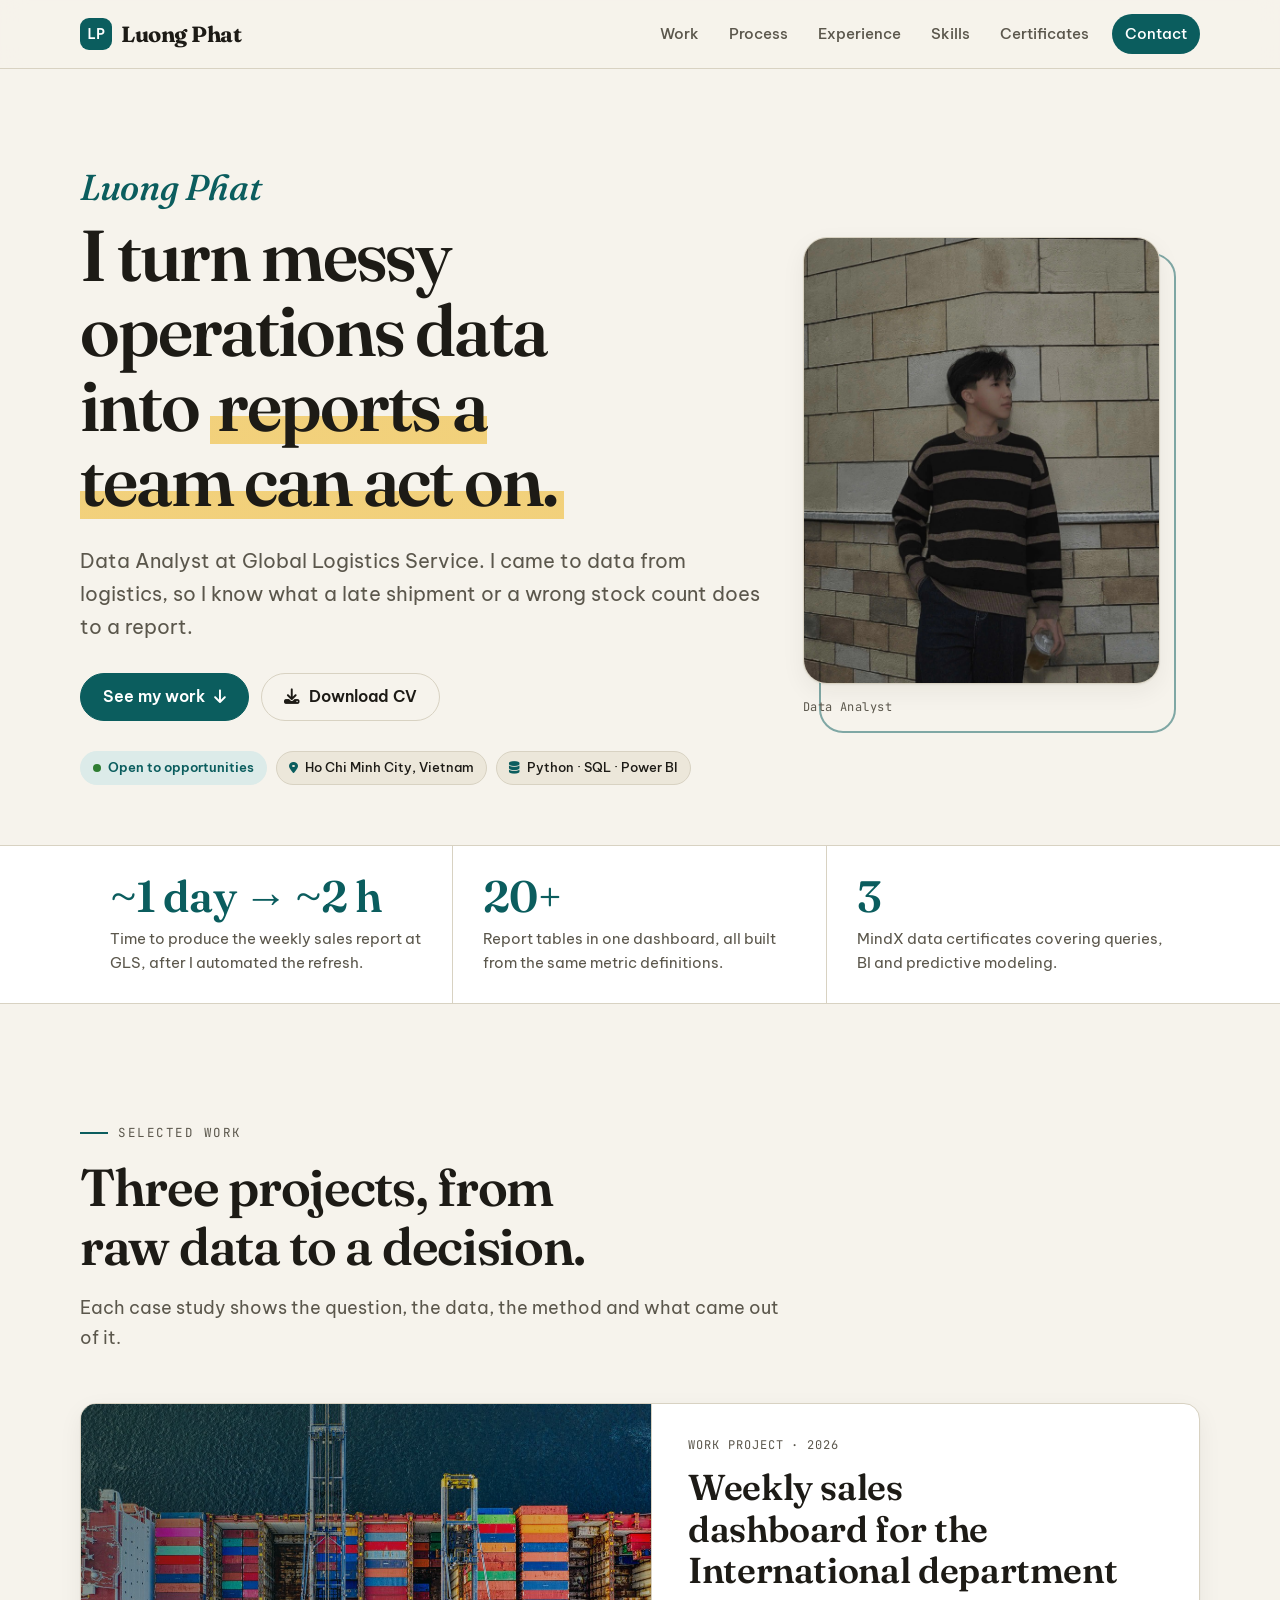
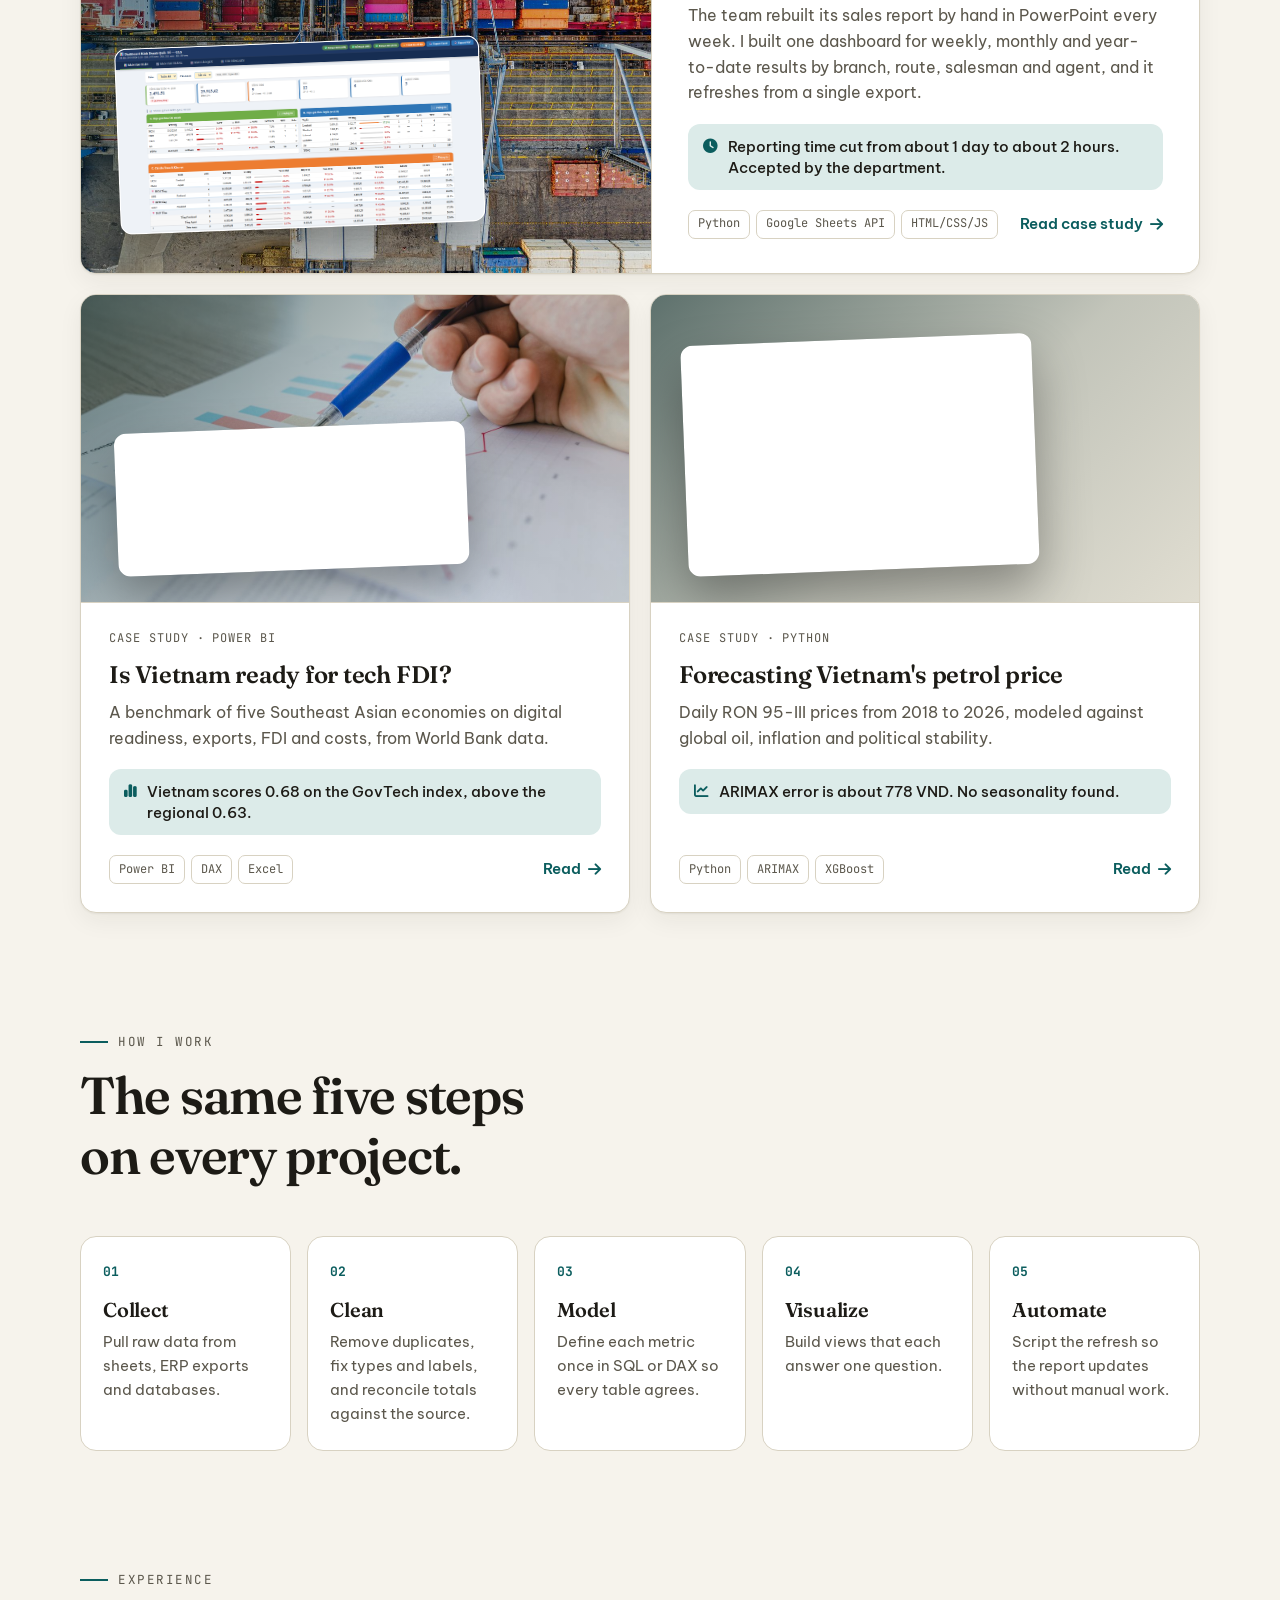
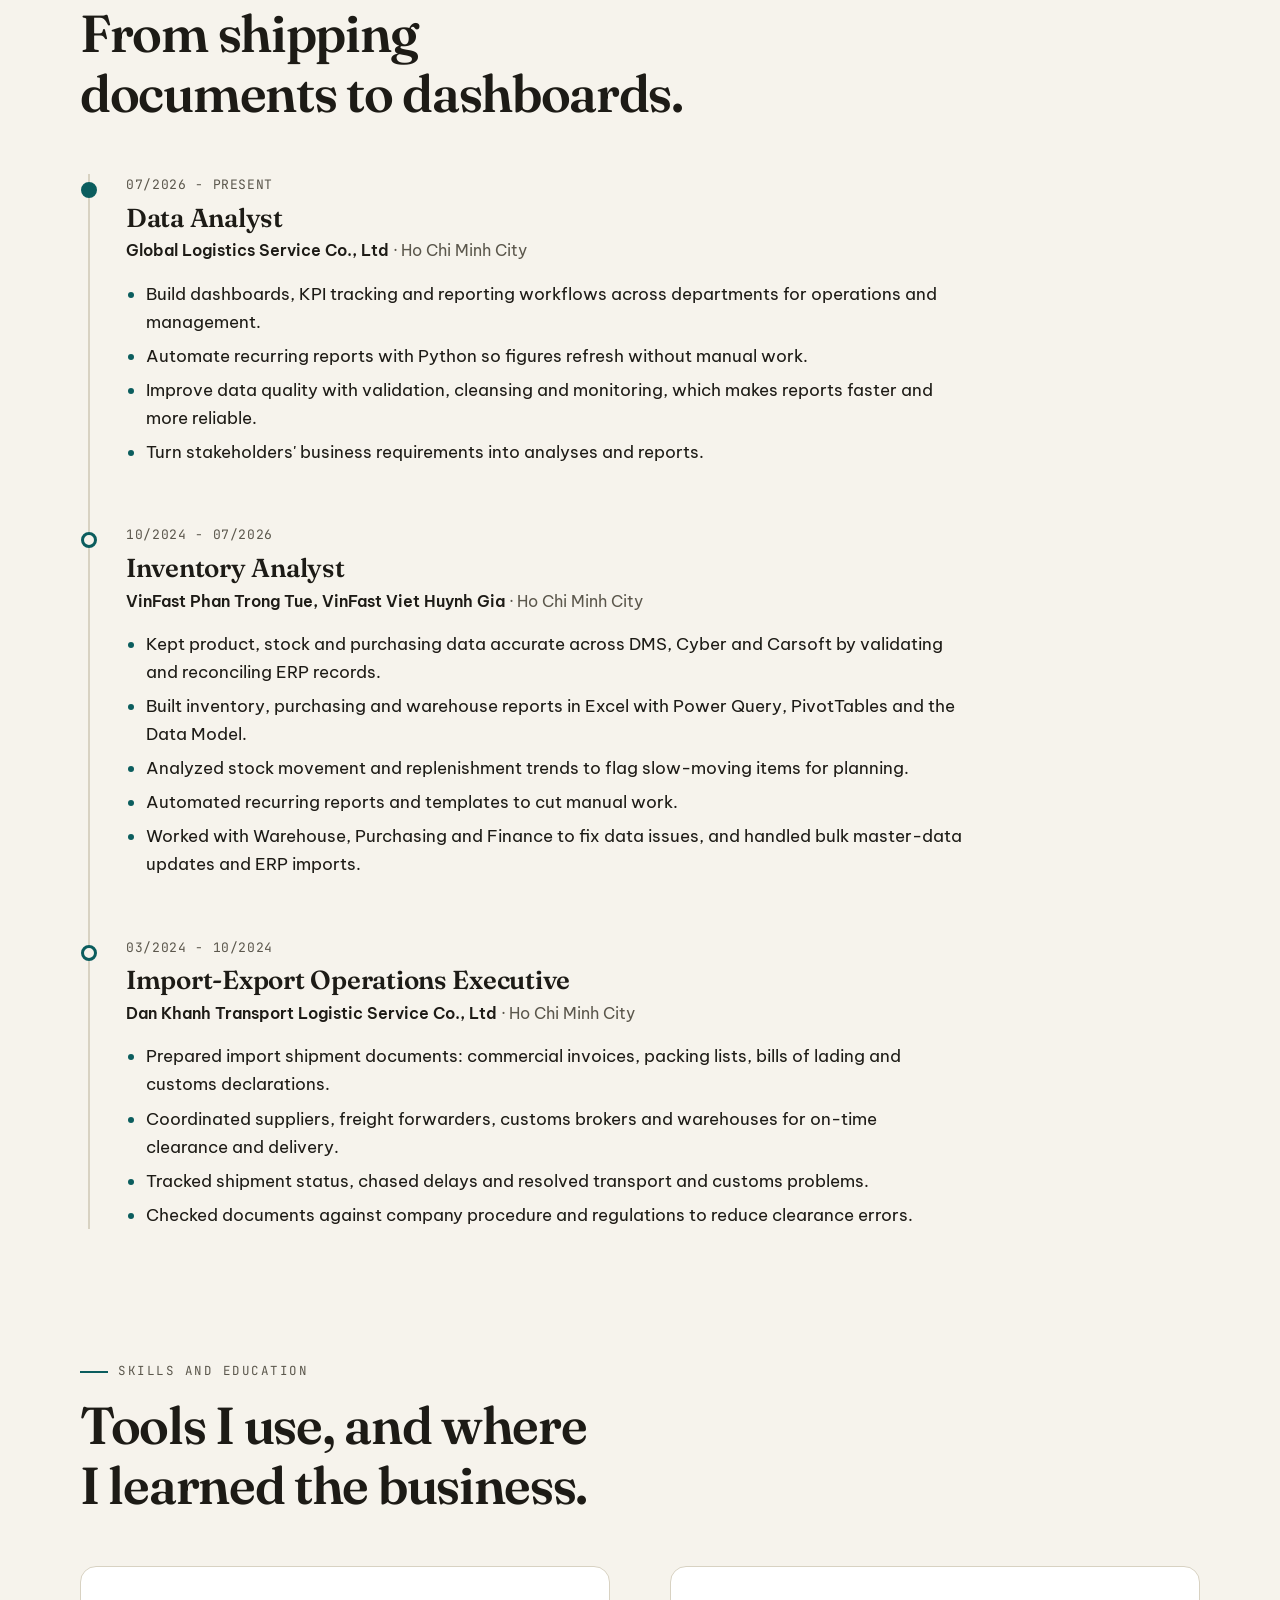
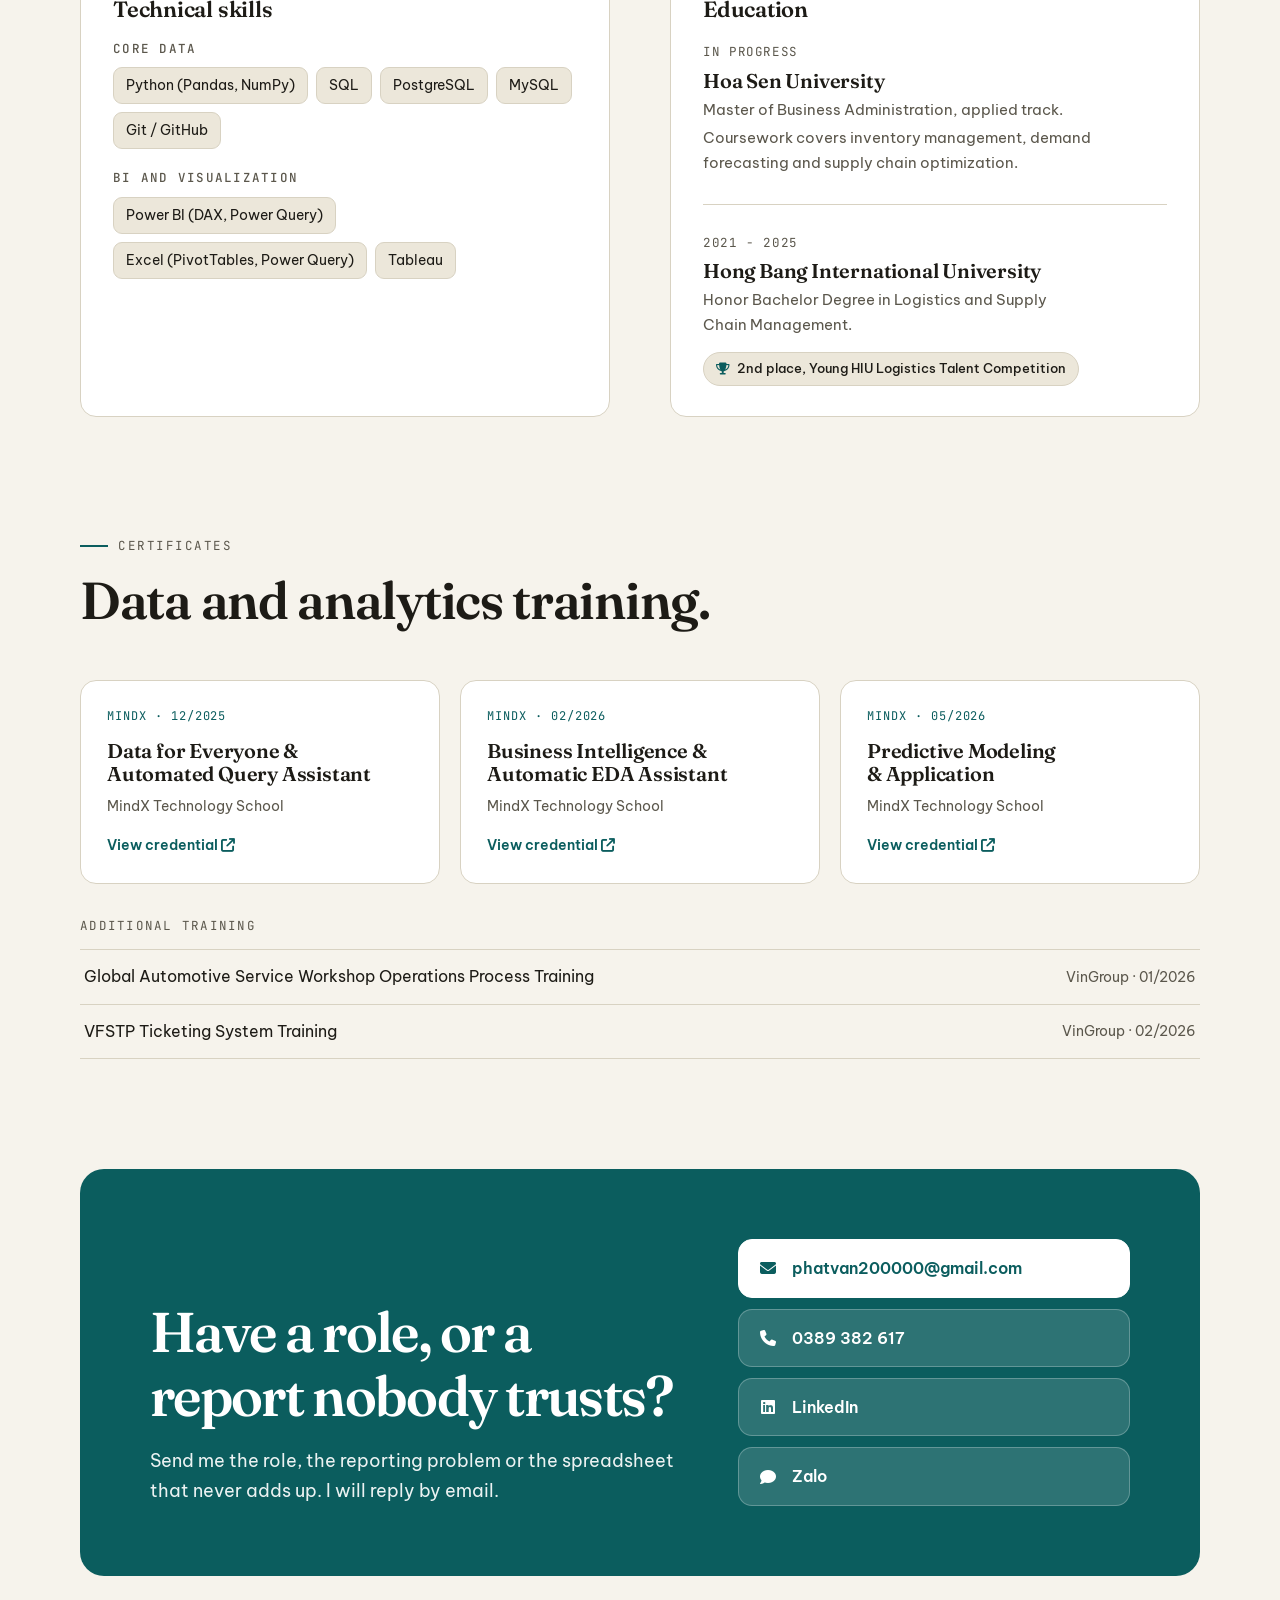
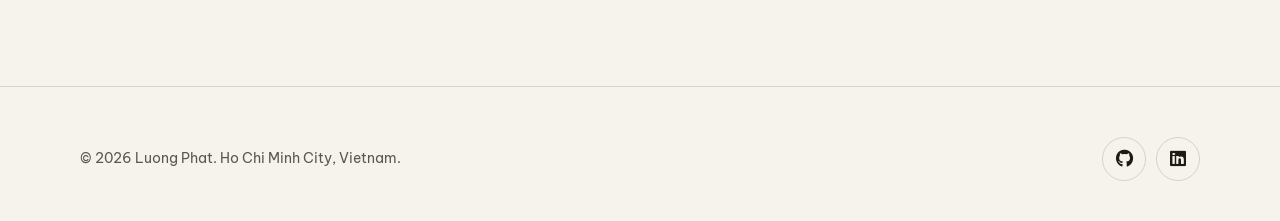
==== commit 55a83386: "Use real dashboard screenshots and drop confidentiality labels - Replace blurred dashboard images wi" ====
--- a/index.html
+++ b/index.html
@@ -112,8 +112,7 @@
                     <a class="case case-featured reveal" href="./project/index.html?id=gls-dashboard">
                         <div class="case-thumb">
                             <img class="case-cover" src="./assets/image/covers/cover-gls.jpg" alt="" decoding="async">
-                            <div class="case-shot"><img src="./project image 3/dashboard-weekly-view.png" alt="Weekly view of the International department dashboard, with figures blurred" decoding="async"></div>
-                            <span class="case-lock"><i class="fas fa-lock" aria-hidden="true"></i>Figures blurred</span>
+                            <div class="case-shot"><img src="./project image 3/dashboard-weekly-view.png" alt="Weekly view of the International department dashboard" decoding="async"></div>
                         </div>
                         <div class="case-body">
                             <div class="case-kicker">Work project · 2026</div>
--- a/style.css
+++ b/style.css
@@ -148,7 +148,7 @@
 .case-featured .case-body { flex: 1 1 0; justify-content: center; }
 .case-cover { position: absolute; inset: 0; width: 100%; height: 100%; object-fit: cover; transition: transform .8s ease; }
 .case-thumb::after { content: ""; position: absolute; inset: 0; background: linear-gradient(135deg, rgba(6, 40, 41, .62) 0%, rgba(6, 40, 41, .18) 55%, rgba(6, 40, 41, .05) 100%); pointer-events: none; }
-.case-shot { position: absolute; z-index: 1; left: 7%; bottom: -10%; width: 66%; border-radius: 1.2rem 1.2rem 0 0; overflow: hidden; border: 1px solid rgba(255, 255, 255, .55); box-shadow: 0 2.4rem 5rem rgba(0, 0, 0, .35); background: #fff; transform: rotate(-2.2deg); transform-origin: left bottom; transition: transform .45s ease; }
+.case-shot { position: absolute; z-index: 1; left: 7%; bottom: 8%; width: 64%; border-radius: 1.2rem; overflow: hidden; border: 1px solid rgba(255, 255, 255, .55); box-shadow: 0 2.4rem 5rem rgba(0, 0, 0, .35); background: #fff; transform: rotate(-2.2deg); transform-origin: left bottom; transition: transform .45s ease; }
 .case-shot img { display: block; width: 100%; height: auto; }
 .case:hover .case-cover { transform: scale(1.05); }
 .case:hover .case-shot { transform: rotate(0deg) translateY(-1.4rem); }
@@ -369,7 +369,7 @@
 
 figure.shot { margin: 2.6rem 0 3.2rem; }
 figure.shot img { display: block; max-width: 100%; width: auto; height: auto; margin: 0 auto; border-radius: 1.2rem; border: 1px solid var(--line); background: #fff; cursor: zoom-in; }
-figure.shot img.main-img { width: 100%; max-height: 46rem; object-fit: cover; object-position: top; }
+figure.shot img.main-img { width: 100%; height: auto; max-height: none; object-fit: contain; }
 figure.shot .confidential-frame { margin: 0; }
 figure.shot .confidential-frame img { width: 100%; }
 figure.shot figcaption { margin-top: 1.2rem; font-size: 1.35rem; color: var(--muted); text-align: center; }
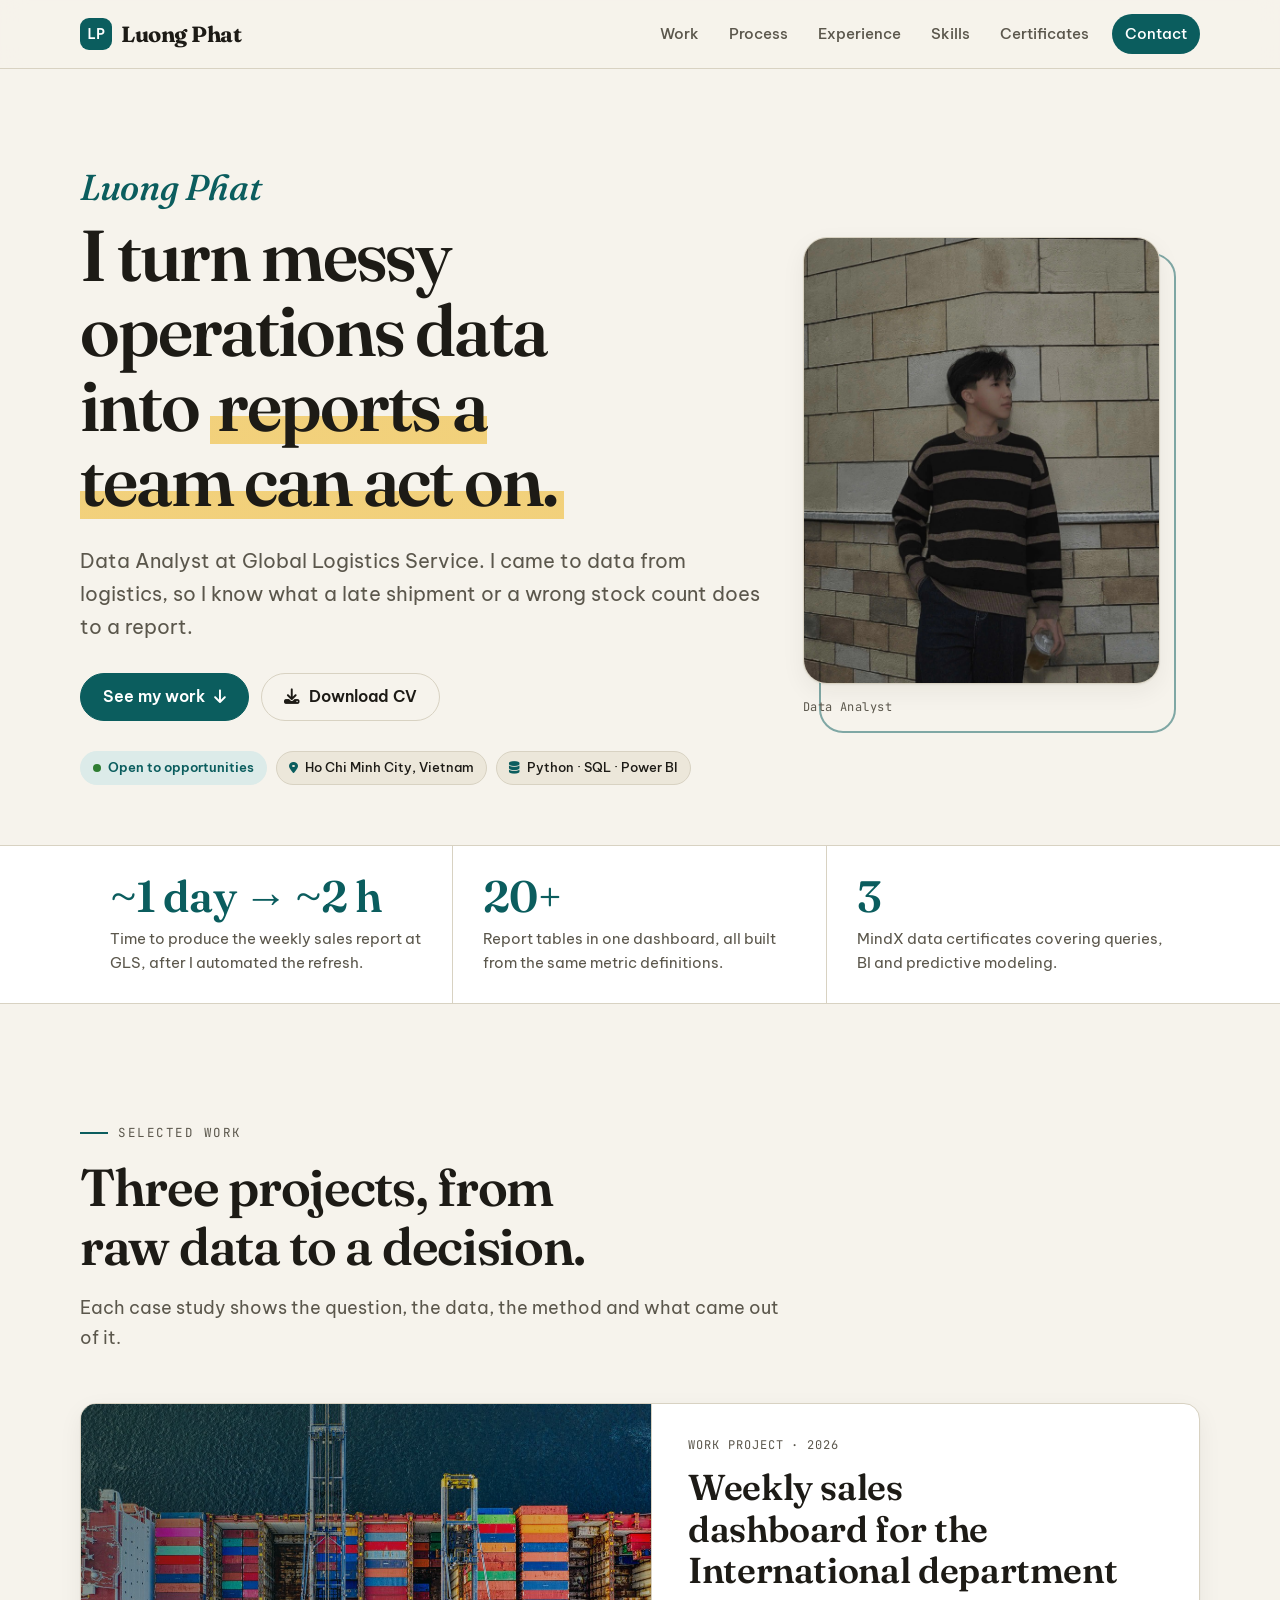
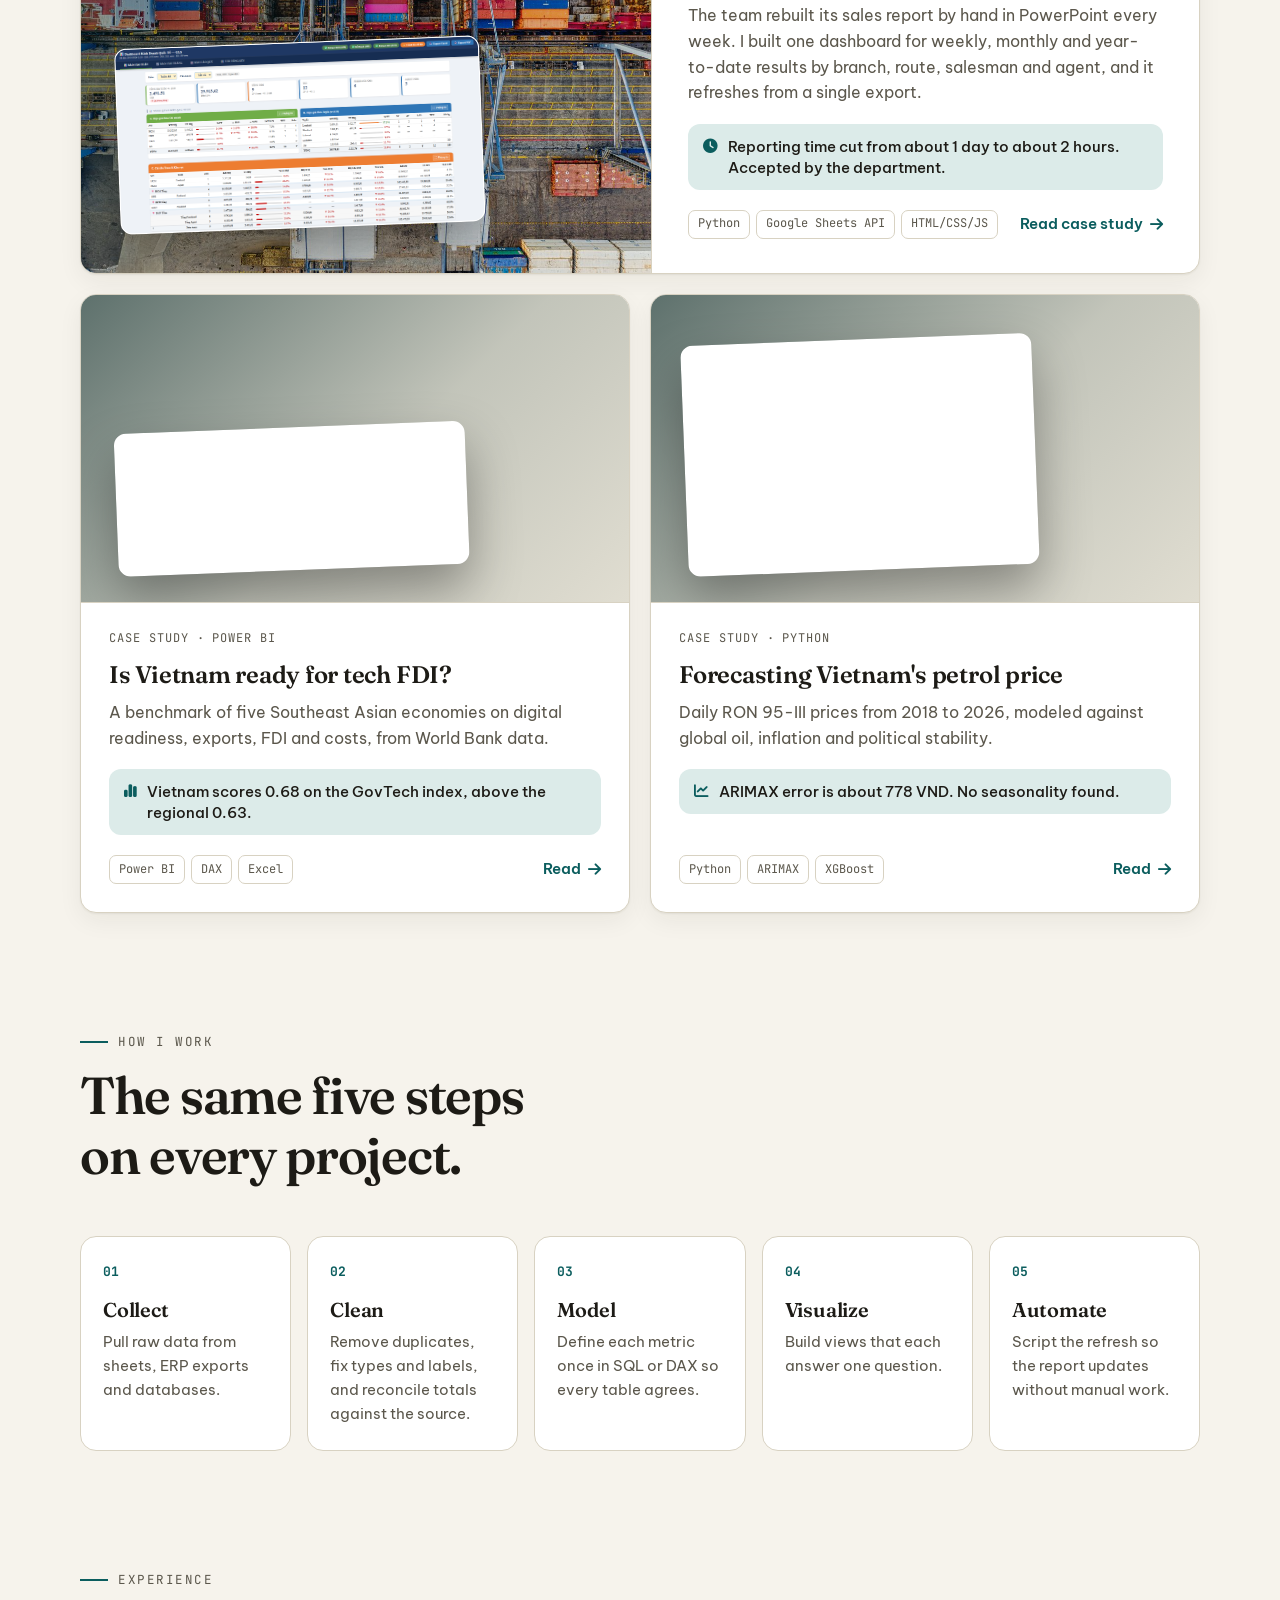
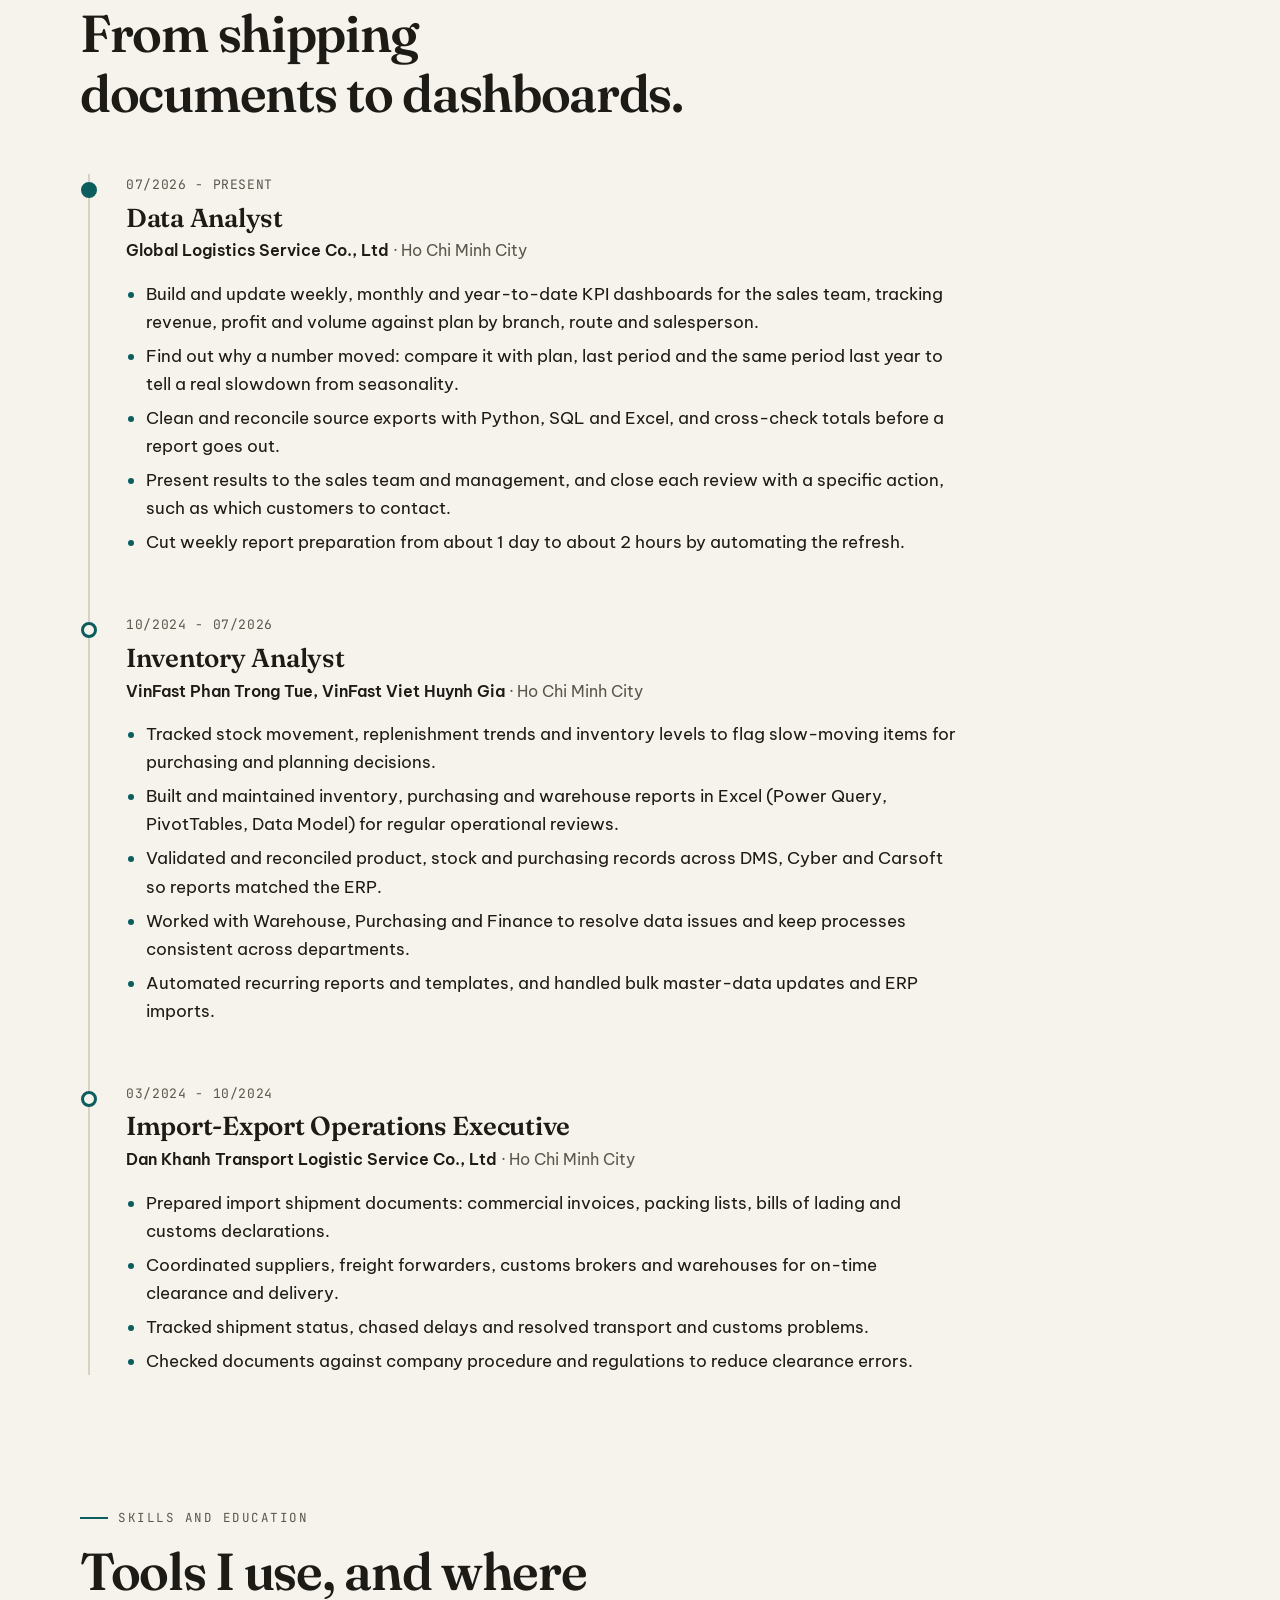
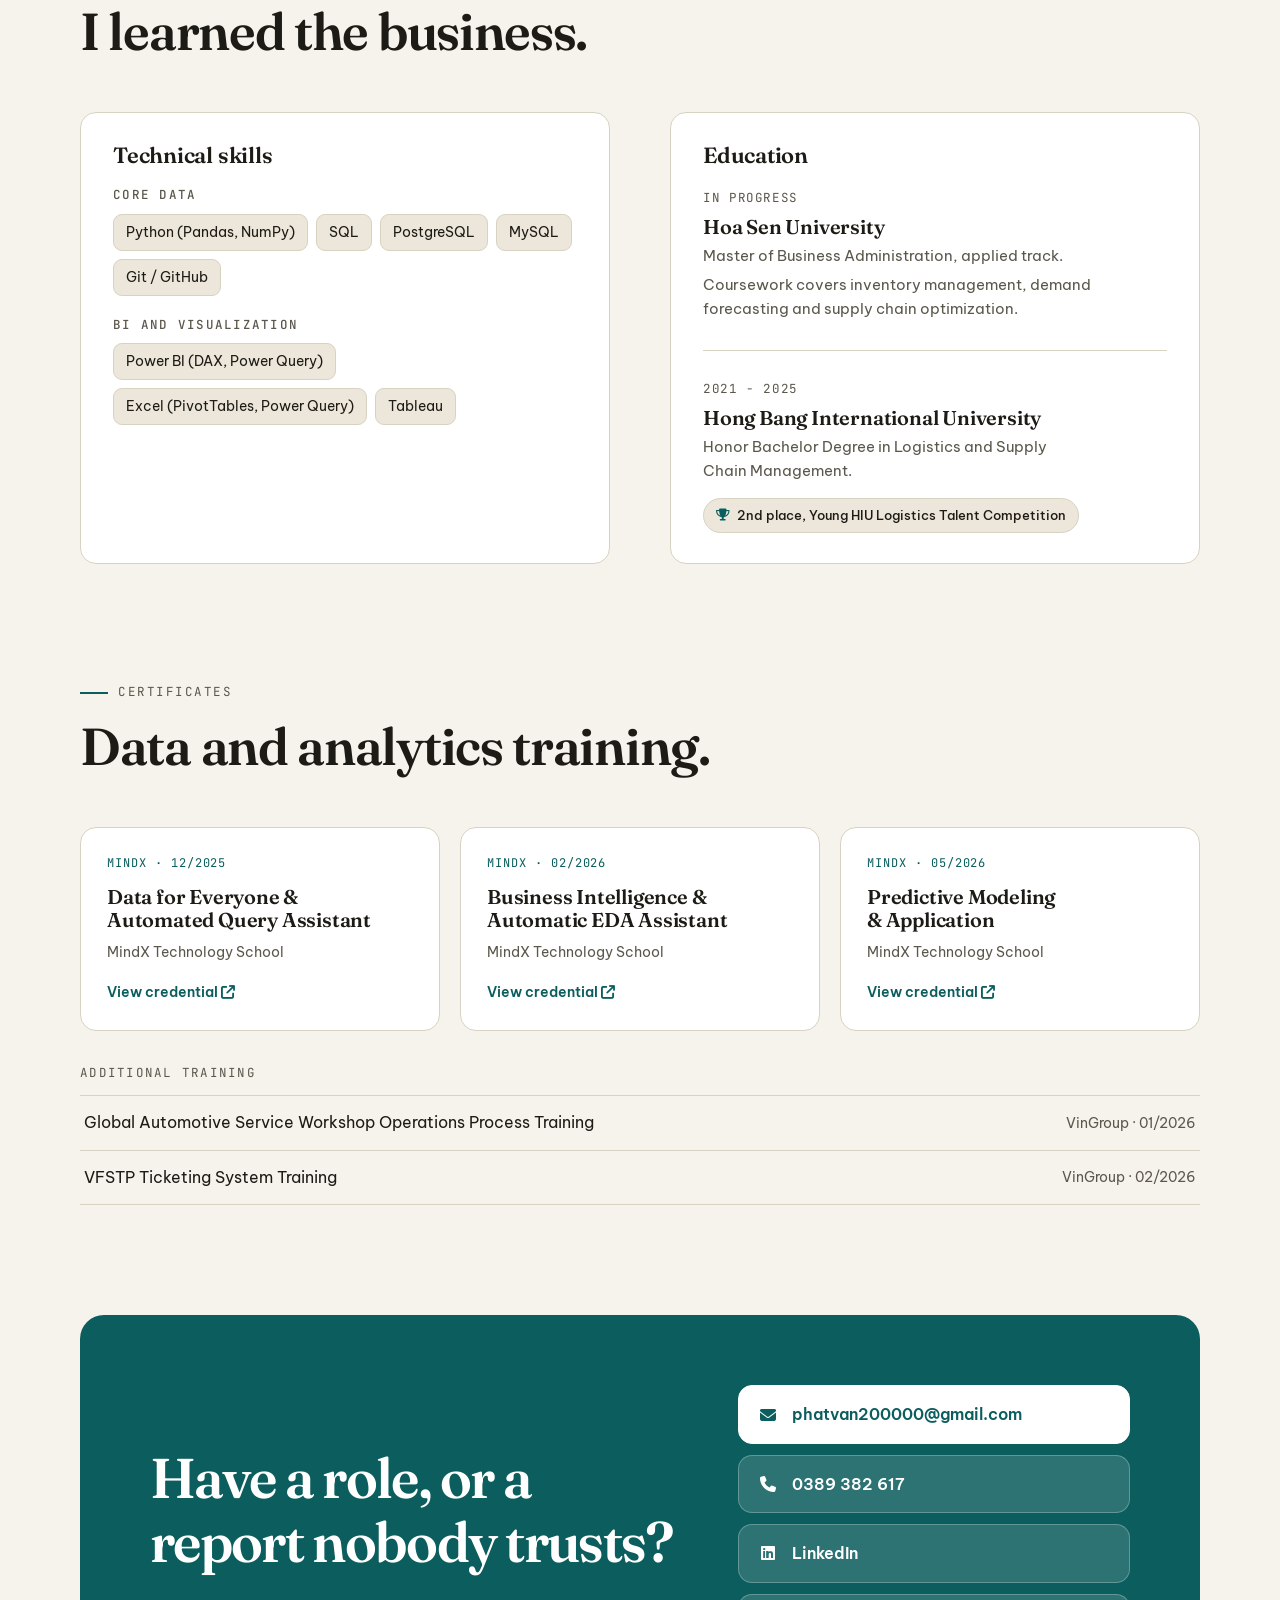
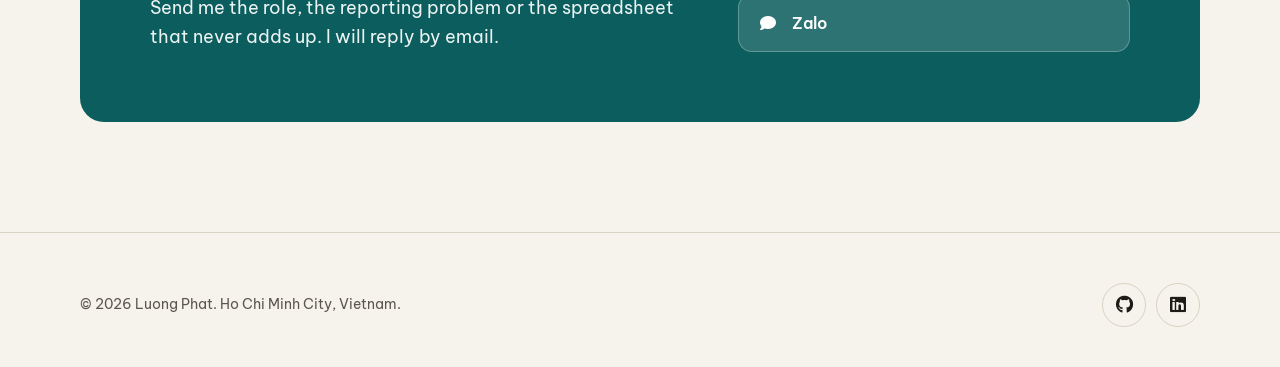
==== commit 6991e108: "Tailor experience section to a retail data analyst role Co-Authored-By: Claude Sonnet 5.5 <noreply@a" ====
--- a/index.html
+++ b/index.html
@@ -187,10 +187,11 @@
                         <h3>Data Analyst</h3>
                         <p class="job-org"><strong>Global Logistics Service Co., Ltd</strong> · Ho Chi Minh City</p>
                         <ul>
-                            <li>Build dashboards, KPI tracking and reporting workflows across departments for operations and management.</li>
-                            <li>Automate recurring reports with Python so figures refresh without manual work.</li>
-                            <li>Improve data quality with validation, cleansing and monitoring, which makes reports faster and more reliable.</li>
-                            <li>Turn stakeholders' business requirements into analyses and reports.</li>
+                            <li>Build and update weekly, monthly and year-to-date KPI dashboards for the sales team, tracking revenue, profit and volume against plan by branch, route and salesperson.</li>
+                            <li>Find out why a number moved: compare it with plan, last period and the same period last year to tell a real slowdown from seasonality.</li>
+                            <li>Clean and reconcile source exports with Python, SQL and Excel, and cross-check totals before a report goes out.</li>
+                            <li>Present results to the sales team and management, and close each review with a specific action, such as which customers to contact.</li>
+                            <li>Cut weekly report preparation from about 1 day to about 2 hours by automating the refresh.</li>
                         </ul>
                     </article>
                     <article class="job reveal">
@@ -198,11 +199,11 @@
                         <h3>Inventory Analyst</h3>
                         <p class="job-org"><strong>VinFast Phan Trong Tue, VinFast Viet Huynh Gia</strong> · Ho Chi Minh City</p>
                         <ul>
-                            <li>Kept product, stock and purchasing data accurate across DMS, Cyber and Carsoft by validating and reconciling ERP records.</li>
-                            <li>Built inventory, purchasing and warehouse reports in Excel with Power Query, PivotTables and the Data Model.</li>
-                            <li>Analyzed stock movement and replenishment trends to flag slow-moving items for planning.</li>
-                            <li>Automated recurring reports and templates to cut manual work.</li>
-                            <li>Worked with Warehouse, Purchasing and Finance to fix data issues, and handled bulk master-data updates and ERP imports.</li>
+                            <li>Tracked stock movement, replenishment trends and inventory levels to flag slow-moving items for purchasing and planning decisions.</li>
+                            <li>Built and maintained inventory, purchasing and warehouse reports in Excel (Power Query, PivotTables, Data Model) for regular operational reviews.</li>
+                            <li>Validated and reconciled product, stock and purchasing records across DMS, Cyber and Carsoft so reports matched the ERP.</li>
+                            <li>Worked with Warehouse, Purchasing and Finance to resolve data issues and keep processes consistent across departments.</li>
+                            <li>Automated recurring reports and templates, and handled bulk master-data updates and ERP imports.</li>
                         </ul>
                     </article>
                     <article class="job reveal">
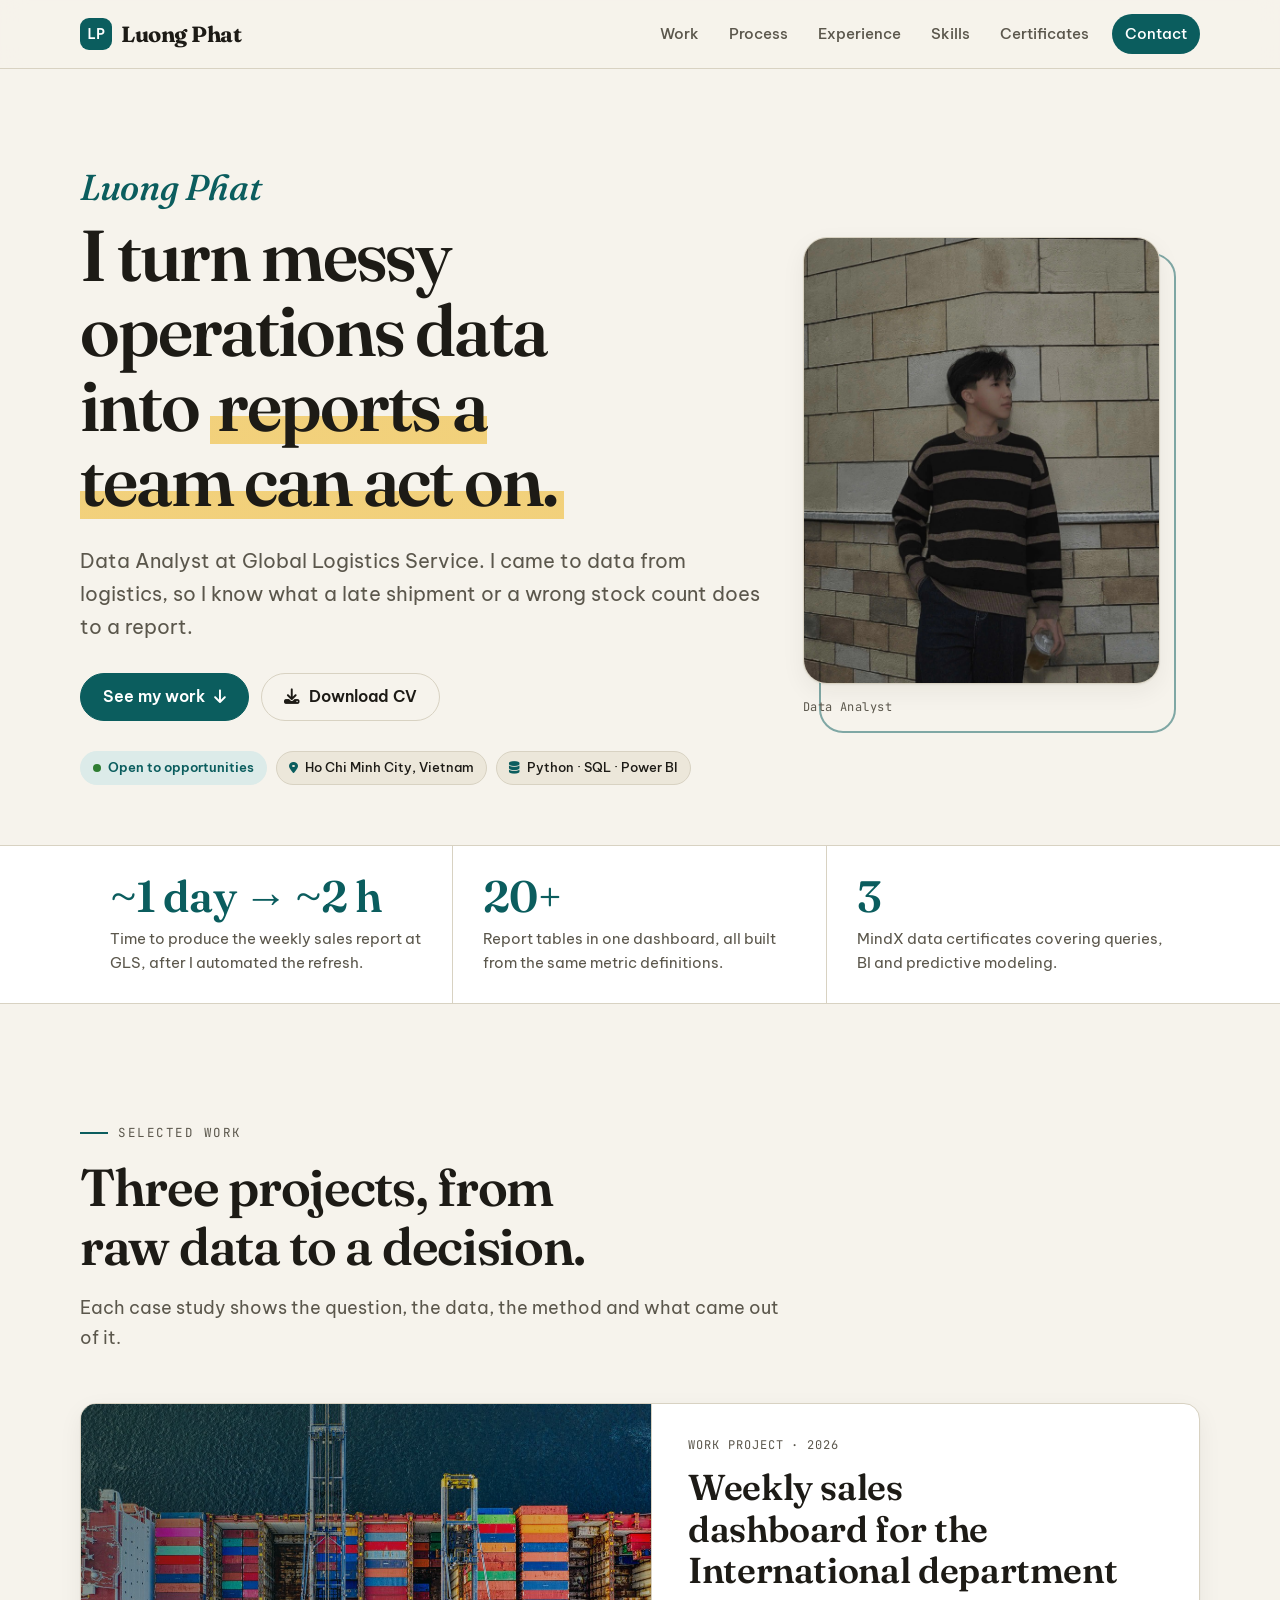
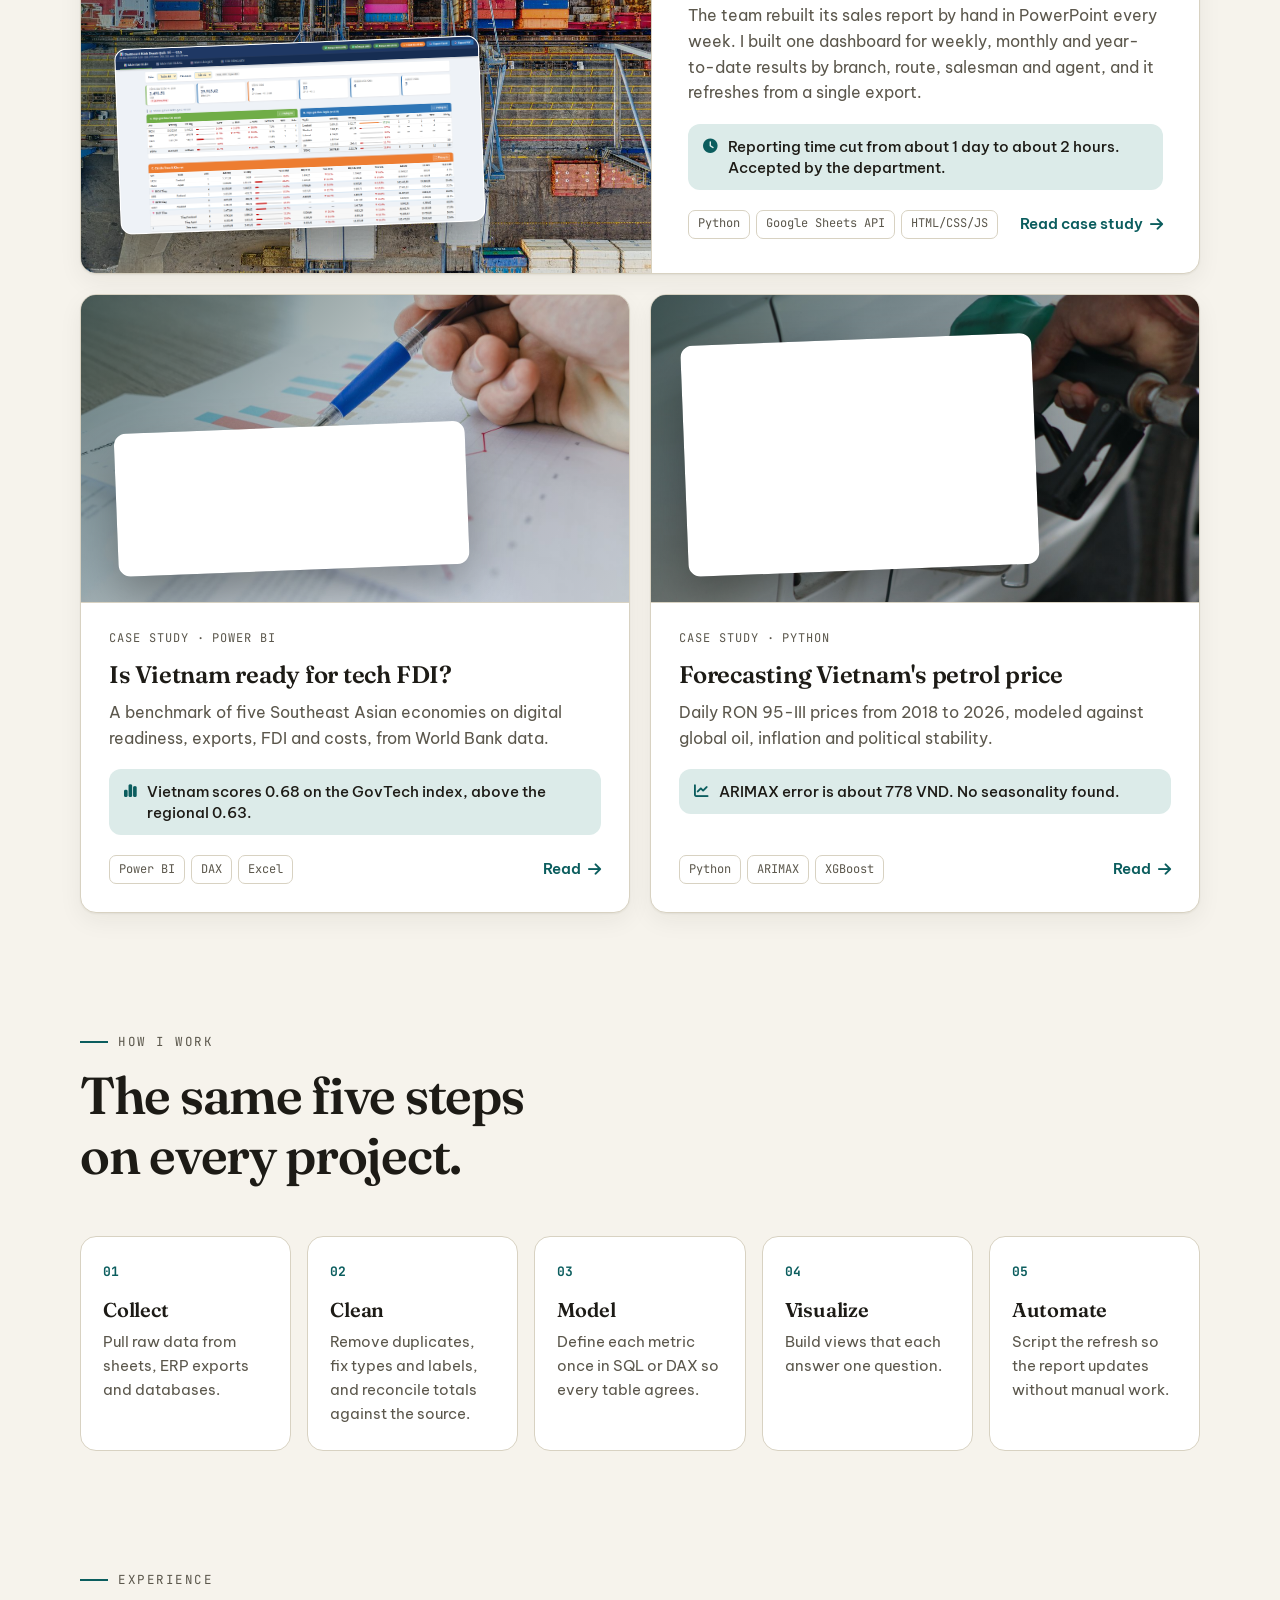
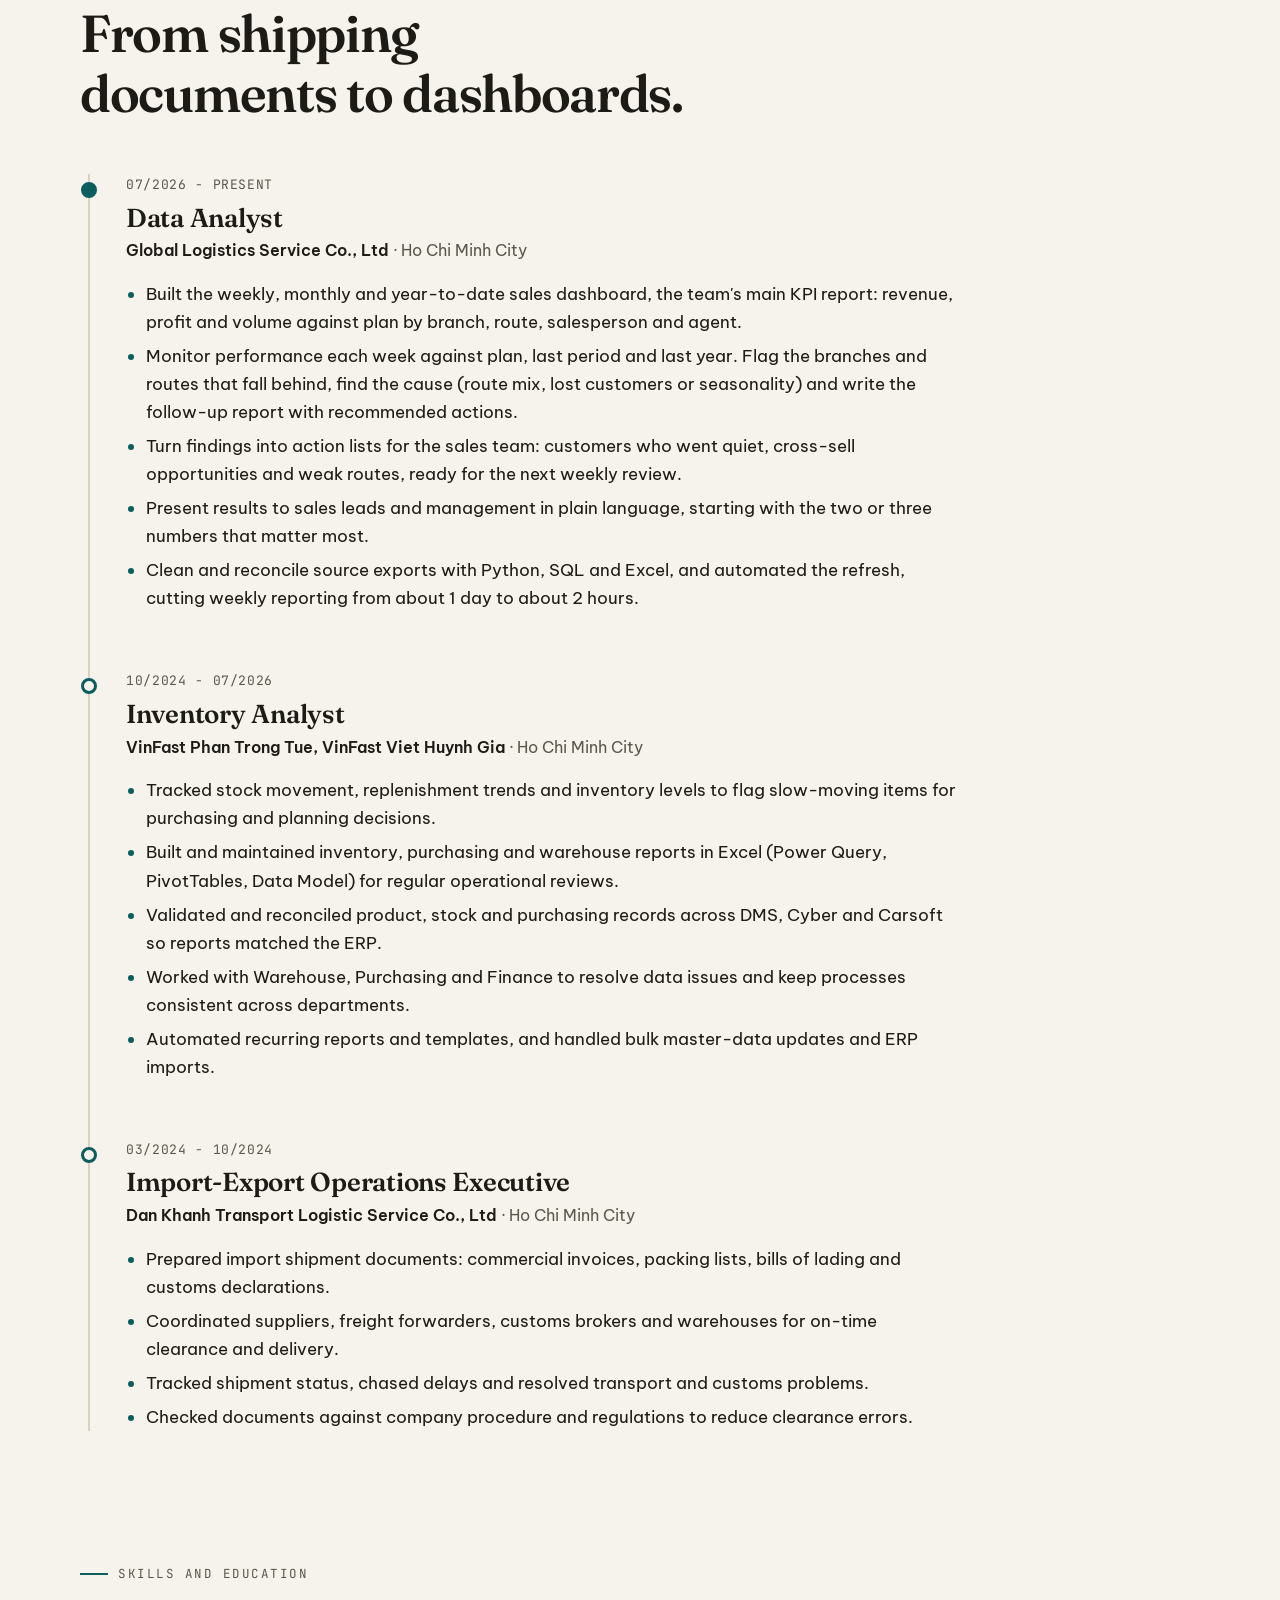
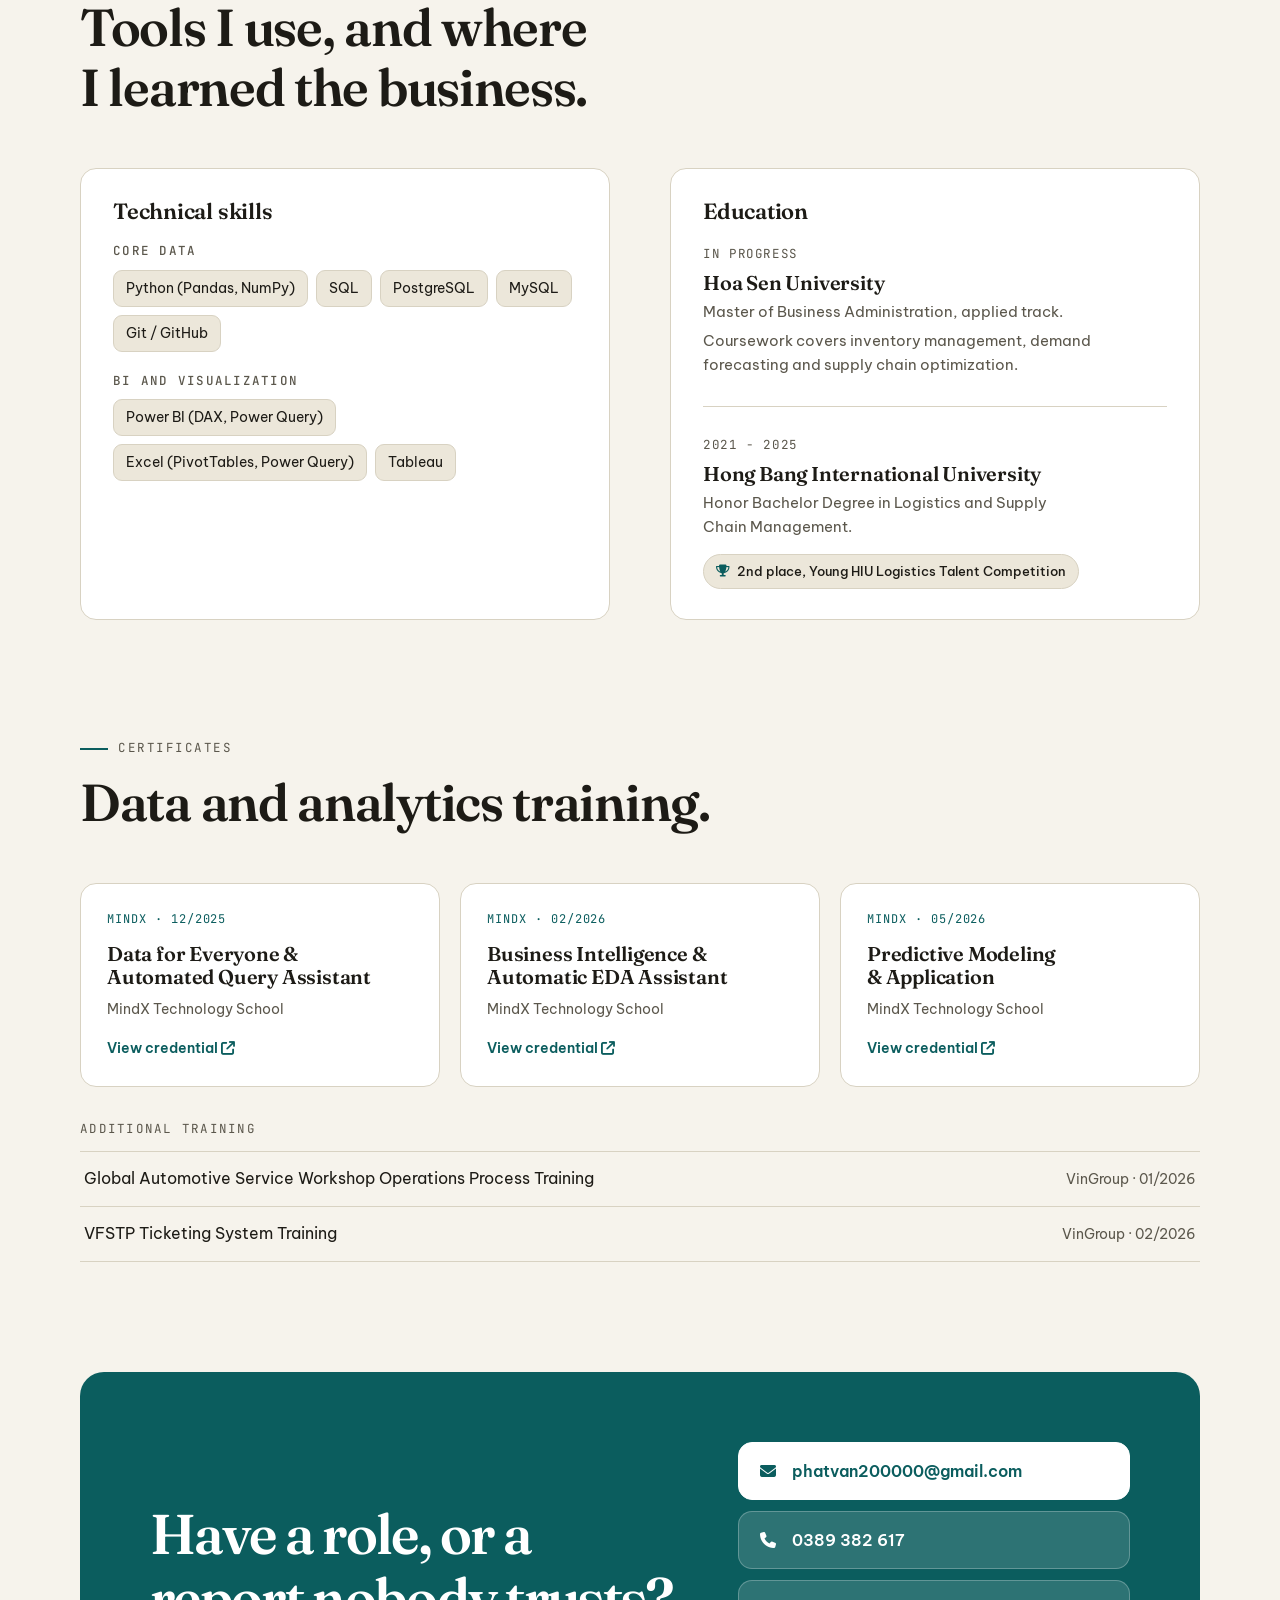
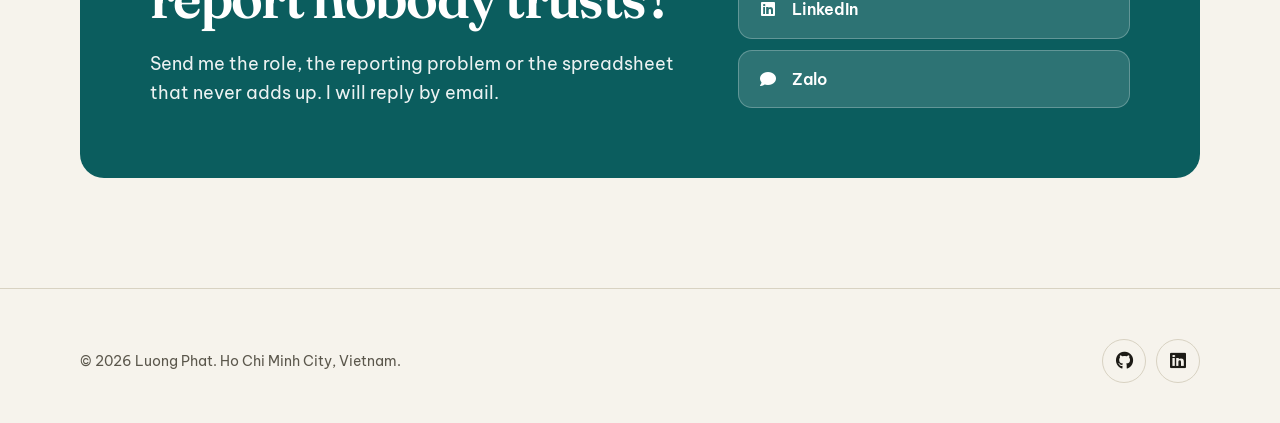
==== commit ca816c1f: "Sharpen GLS experience bullets for a retail KPI analyst role Co-Authored-By: Claude Sonnet 5.5 <nore" ====
--- a/index.html
+++ b/index.html
@@ -187,11 +187,11 @@
                         <h3>Data Analyst</h3>
                         <p class="job-org"><strong>Global Logistics Service Co., Ltd</strong> · Ho Chi Minh City</p>
                         <ul>
-                            <li>Build and update weekly, monthly and year-to-date KPI dashboards for the sales team, tracking revenue, profit and volume against plan by branch, route and salesperson.</li>
-                            <li>Find out why a number moved: compare it with plan, last period and the same period last year to tell a real slowdown from seasonality.</li>
-                            <li>Clean and reconcile source exports with Python, SQL and Excel, and cross-check totals before a report goes out.</li>
-                            <li>Present results to the sales team and management, and close each review with a specific action, such as which customers to contact.</li>
-                            <li>Cut weekly report preparation from about 1 day to about 2 hours by automating the refresh.</li>
+                            <li>Built the weekly, monthly and year-to-date sales dashboard, the team's main KPI report: revenue, profit and volume against plan by branch, route, salesperson and agent.</li>
+                            <li>Monitor performance each week against plan, last period and last year. Flag the branches and routes that fall behind, find the cause (route mix, lost customers or seasonality) and write the follow-up report with recommended actions.</li>
+                            <li>Turn findings into action lists for the sales team: customers who went quiet, cross-sell opportunities and weak routes, ready for the next weekly review.</li>
+                            <li>Present results to sales leads and management in plain language, starting with the two or three numbers that matter most.</li>
+                            <li>Clean and reconcile source exports with Python, SQL and Excel, and automated the refresh, cutting weekly reporting from about 1 day to about 2 hours.</li>
                         </ul>
                     </article>
                     <article class="job reveal">
